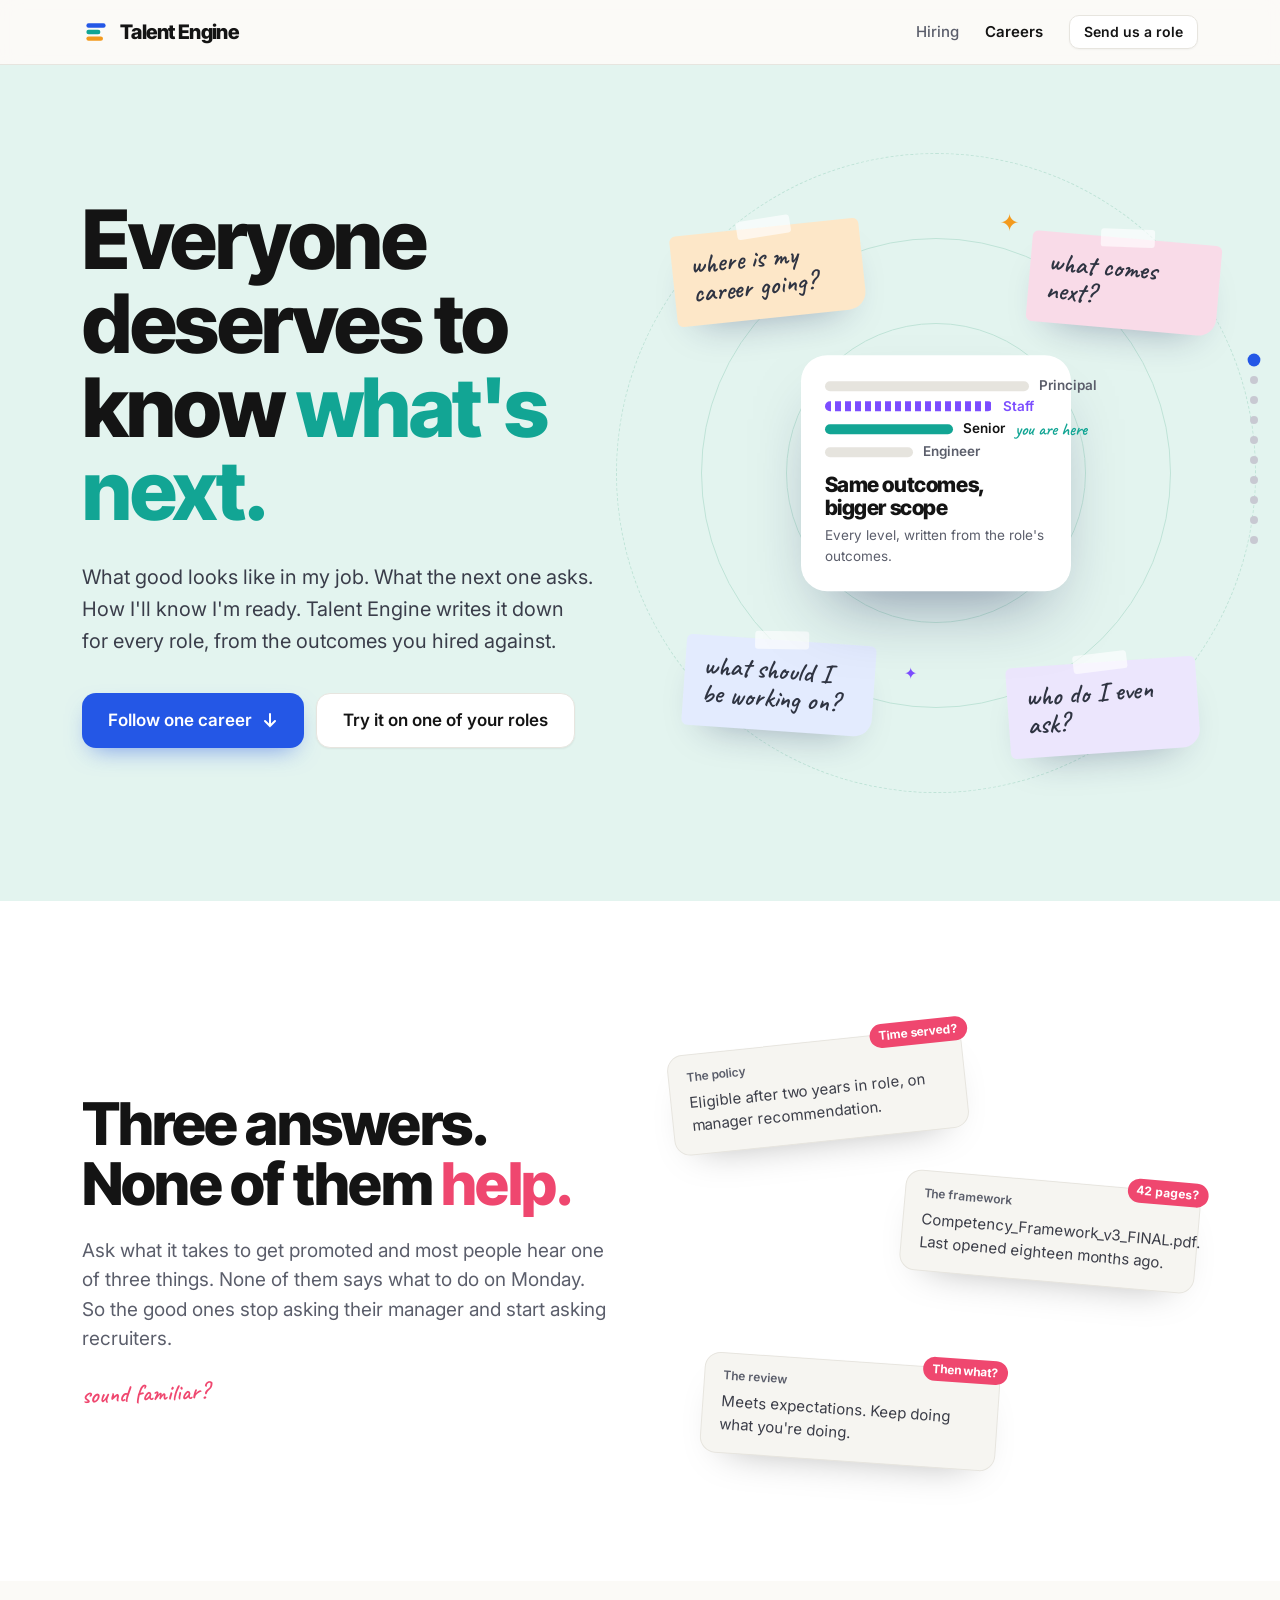
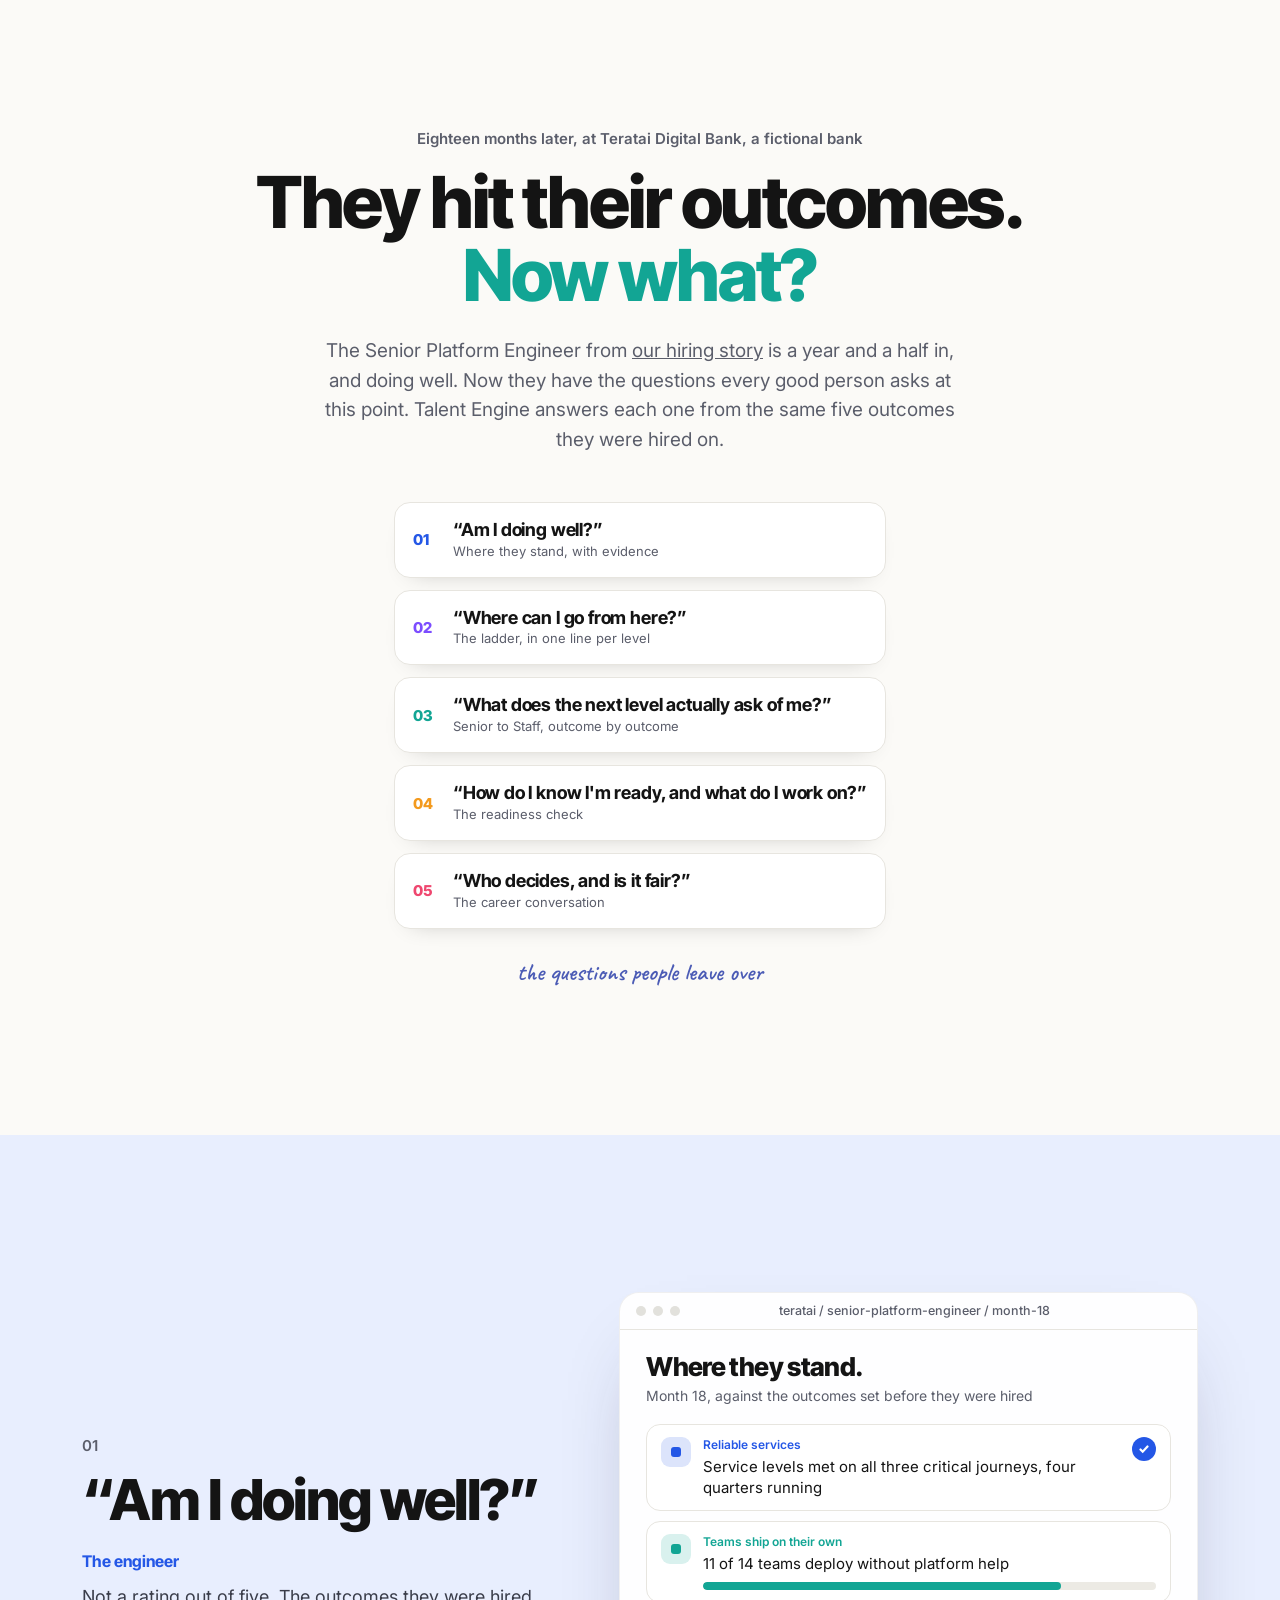
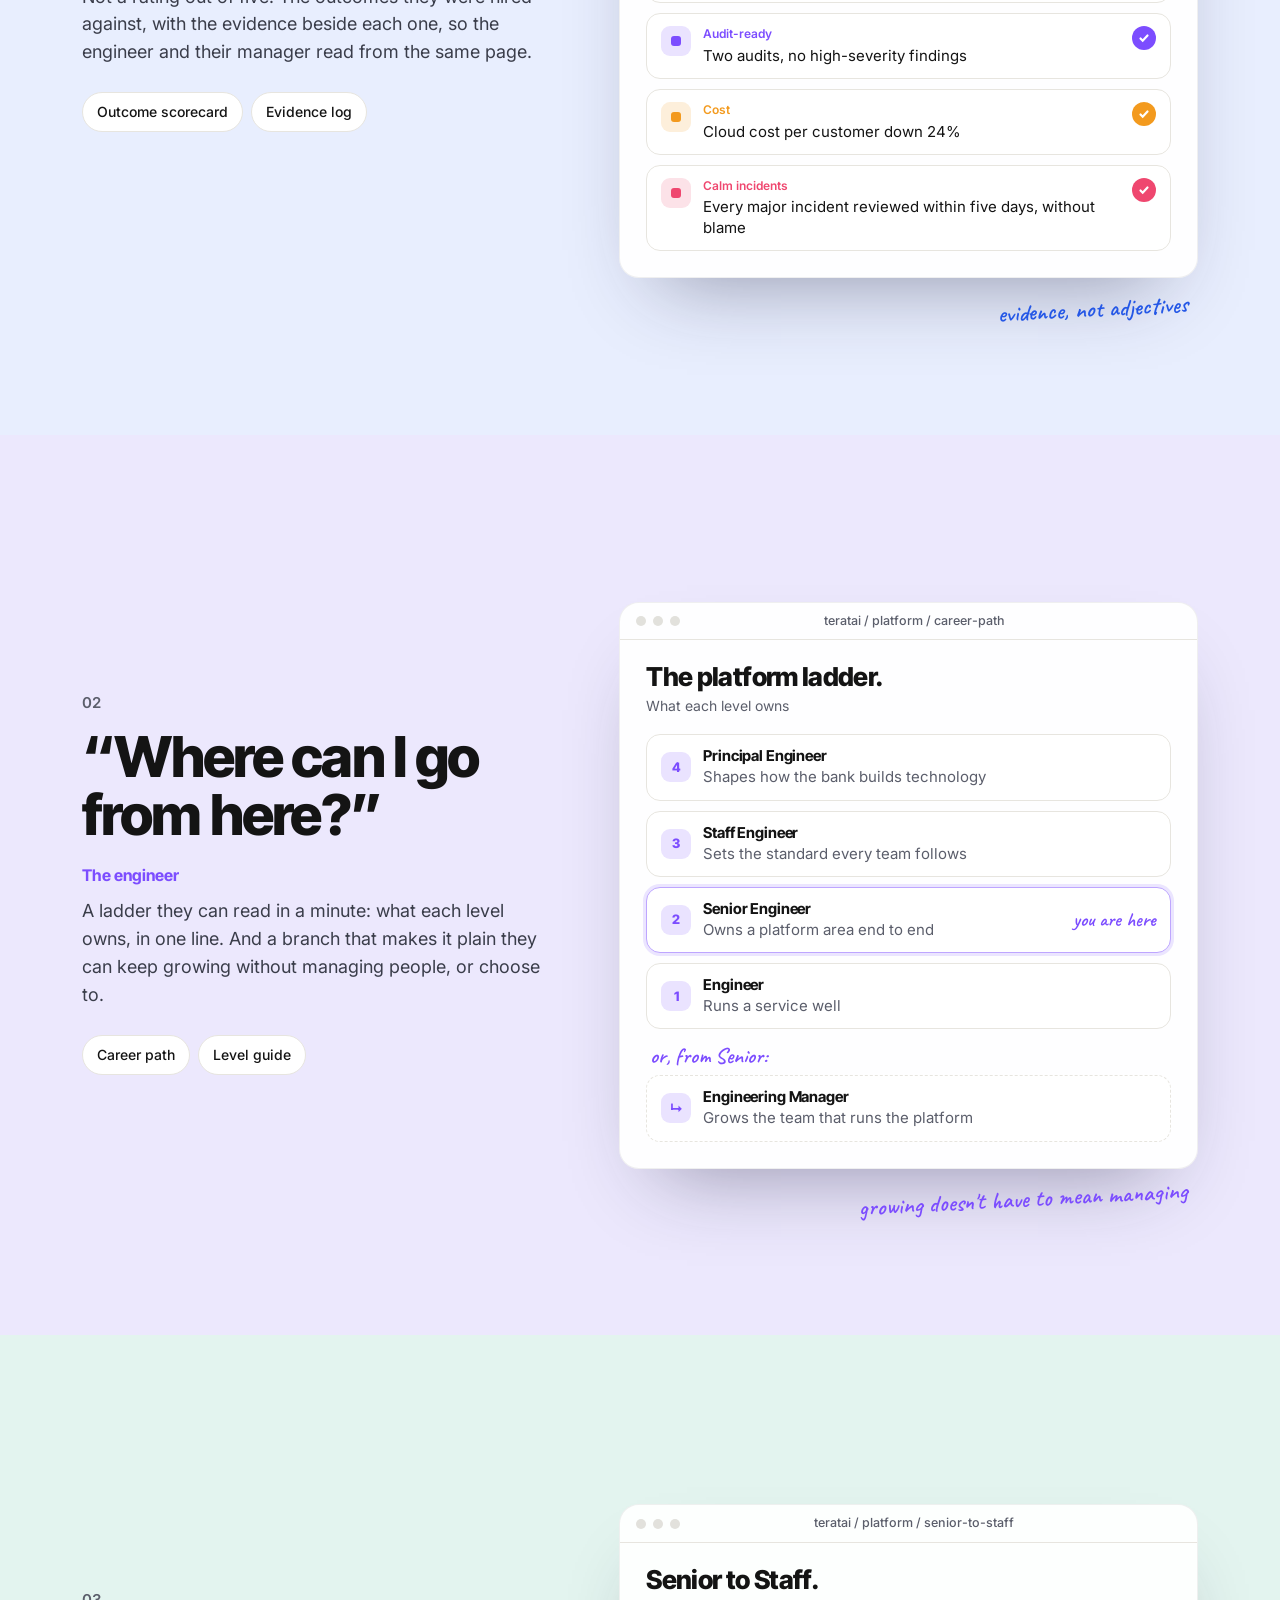
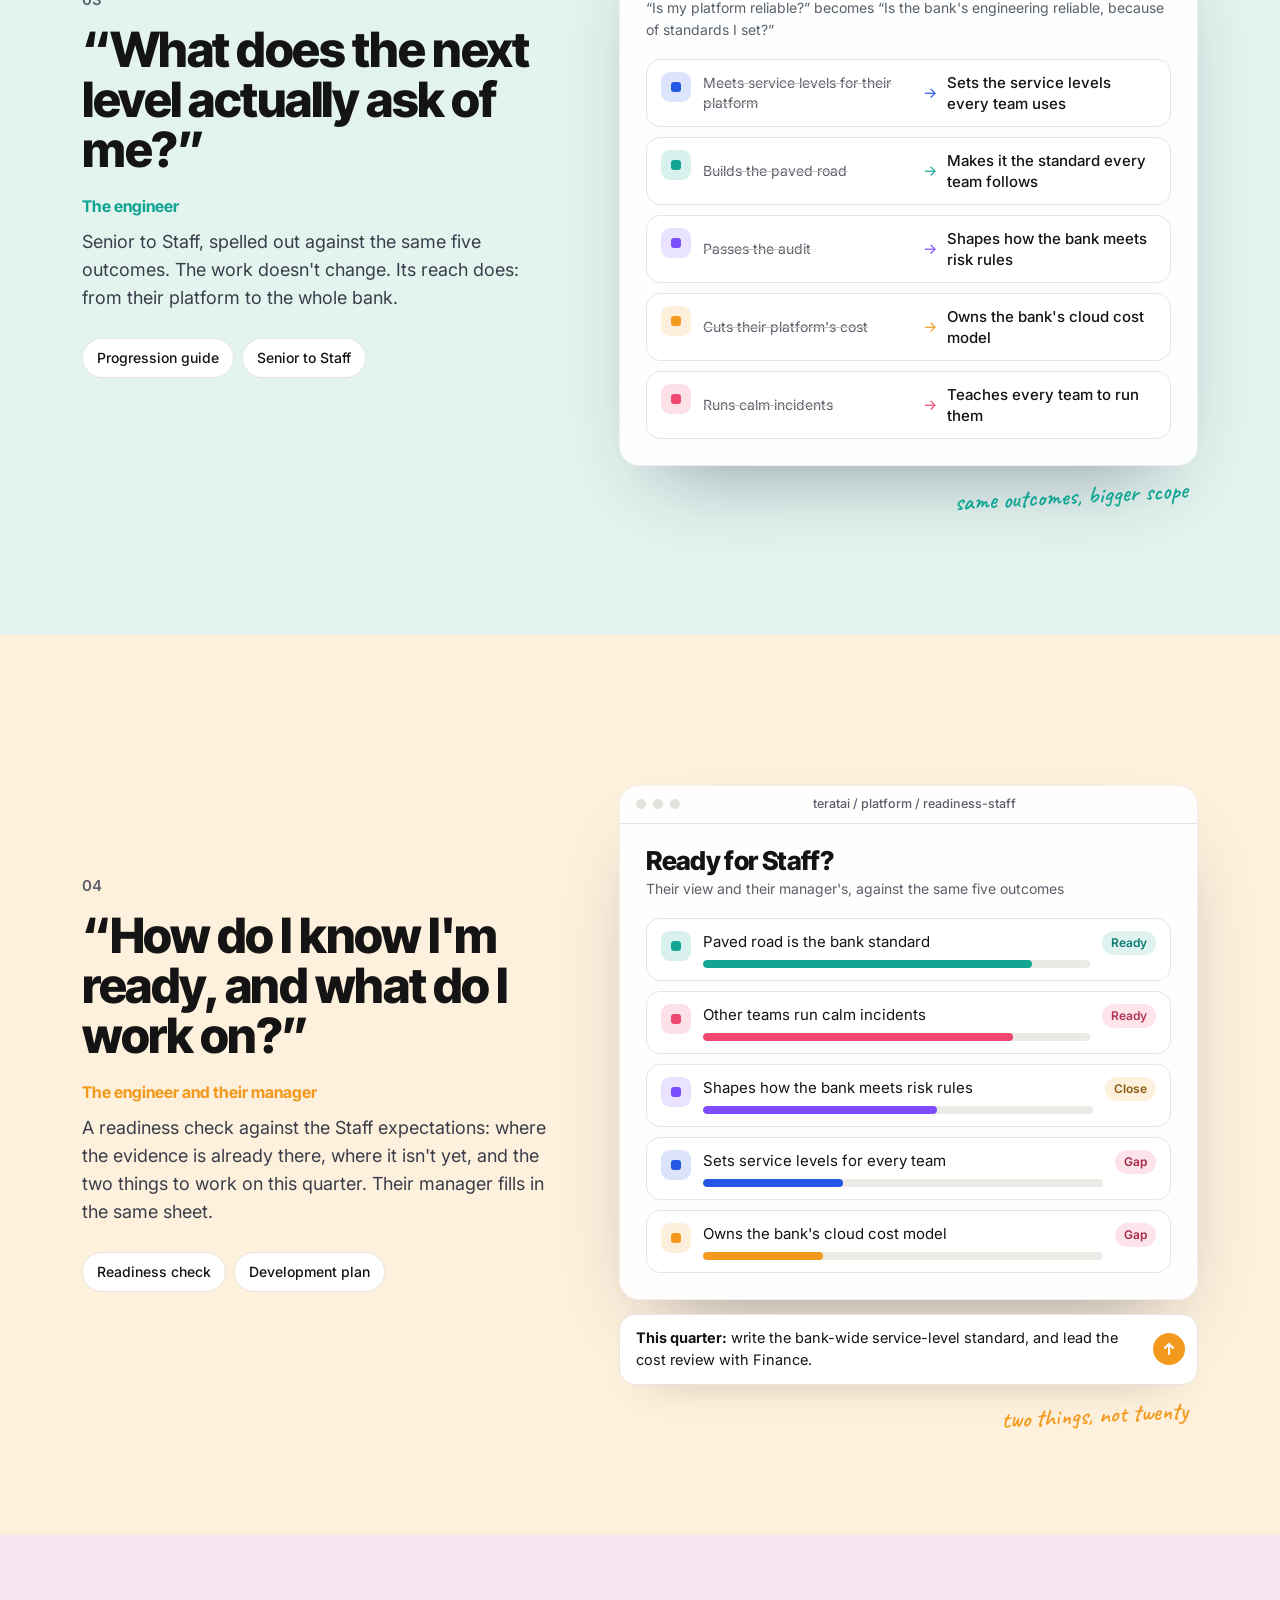
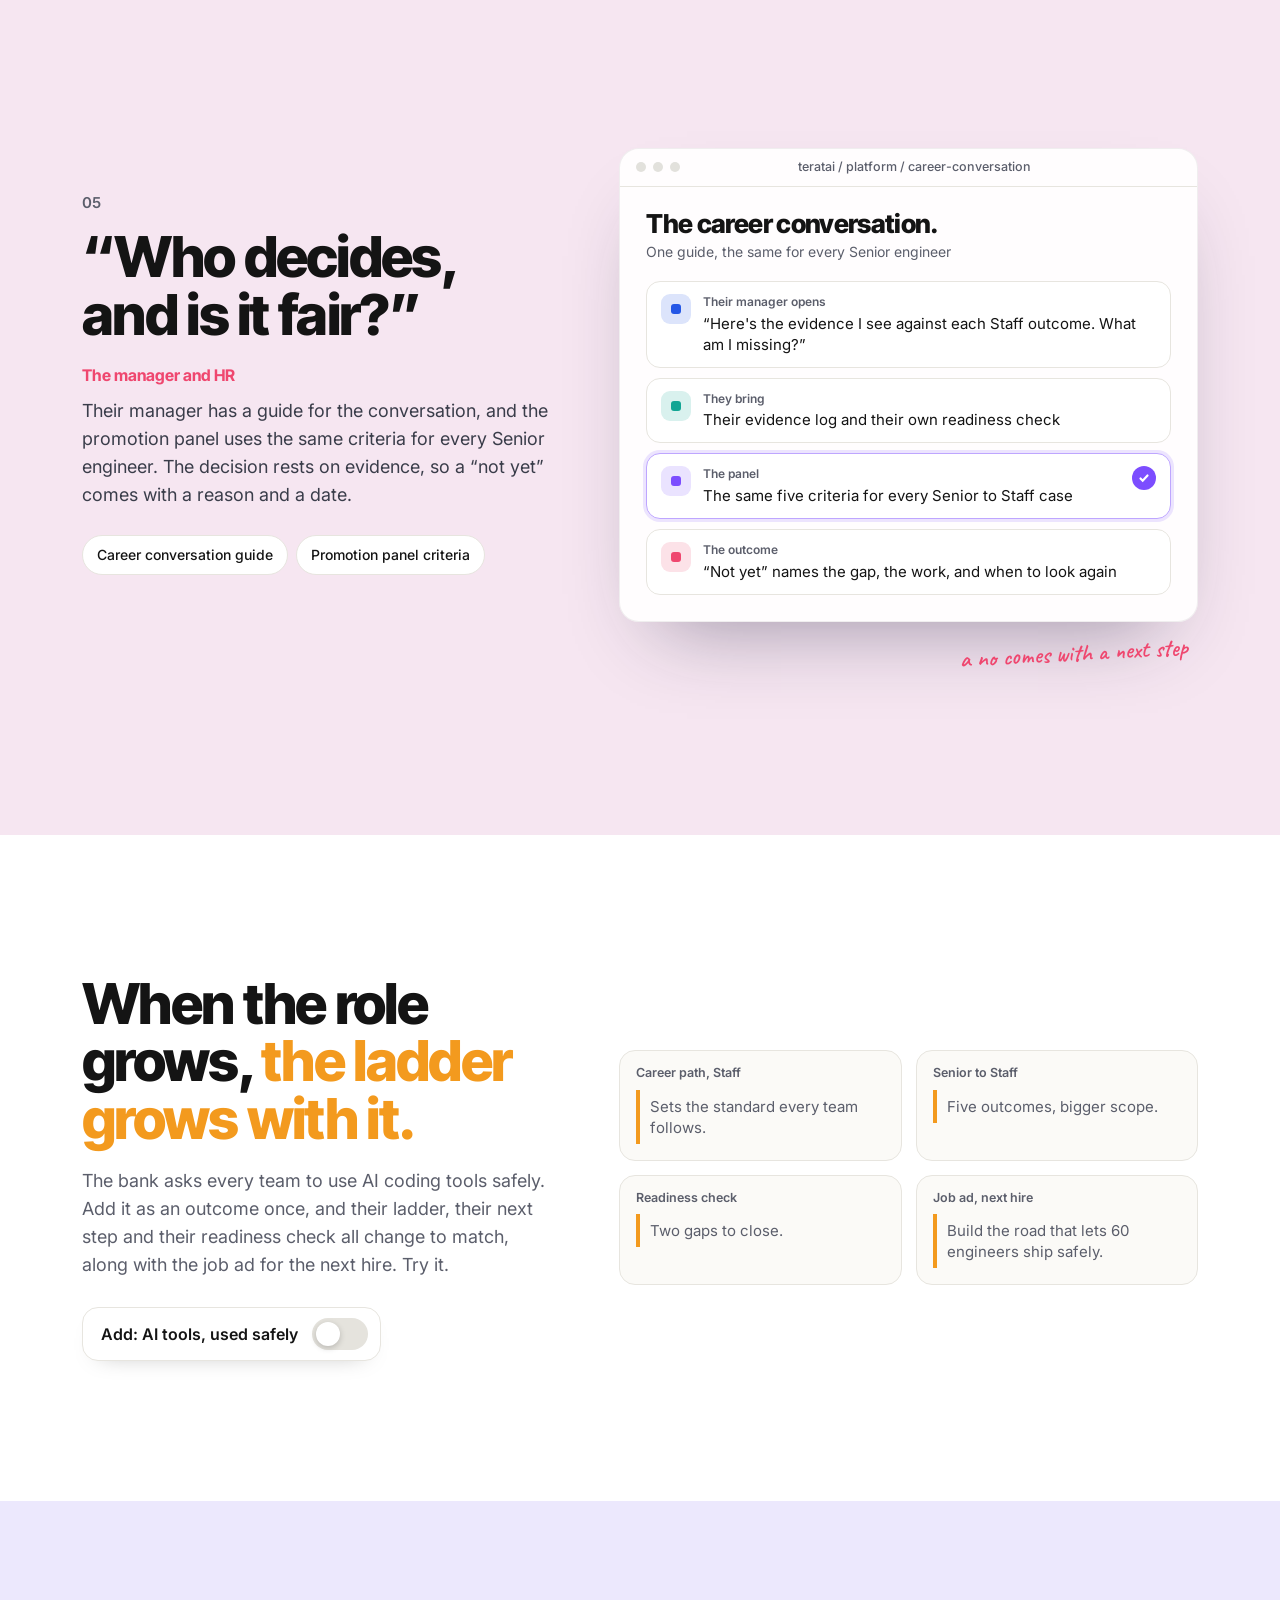
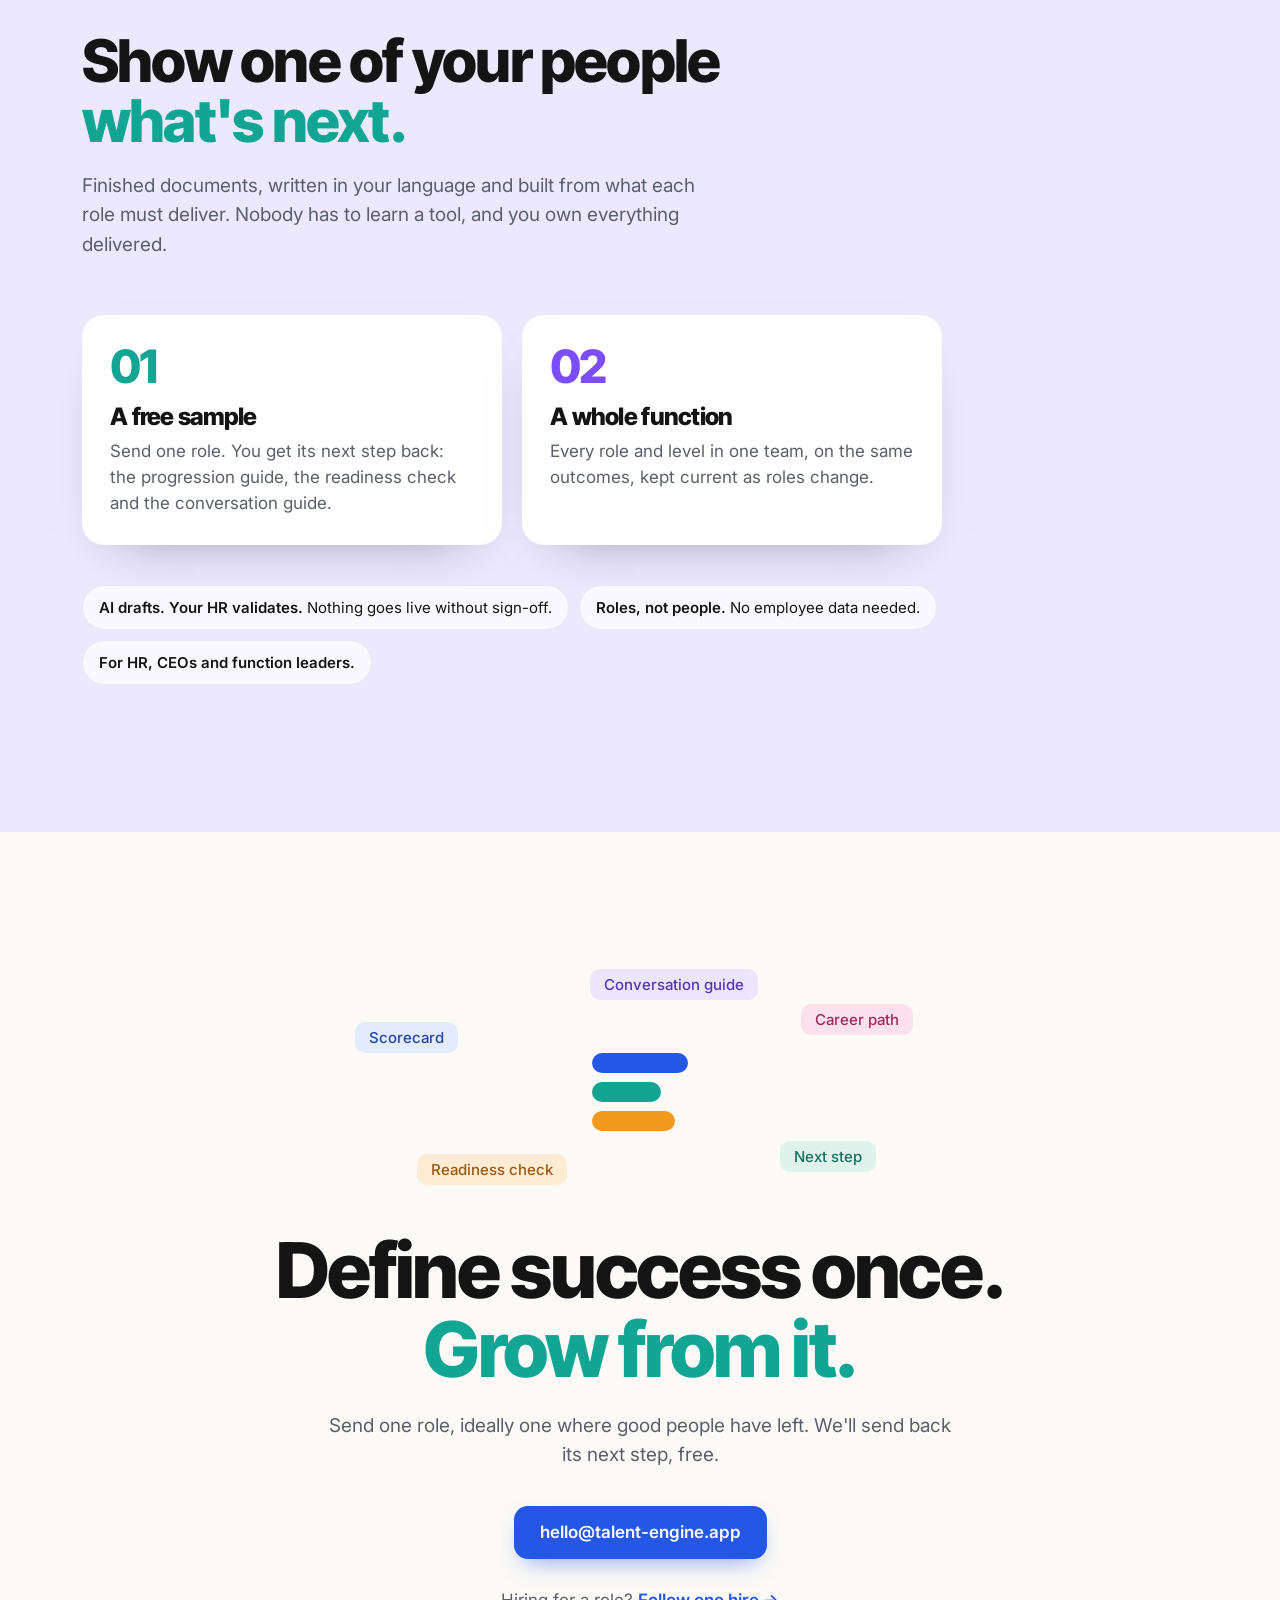
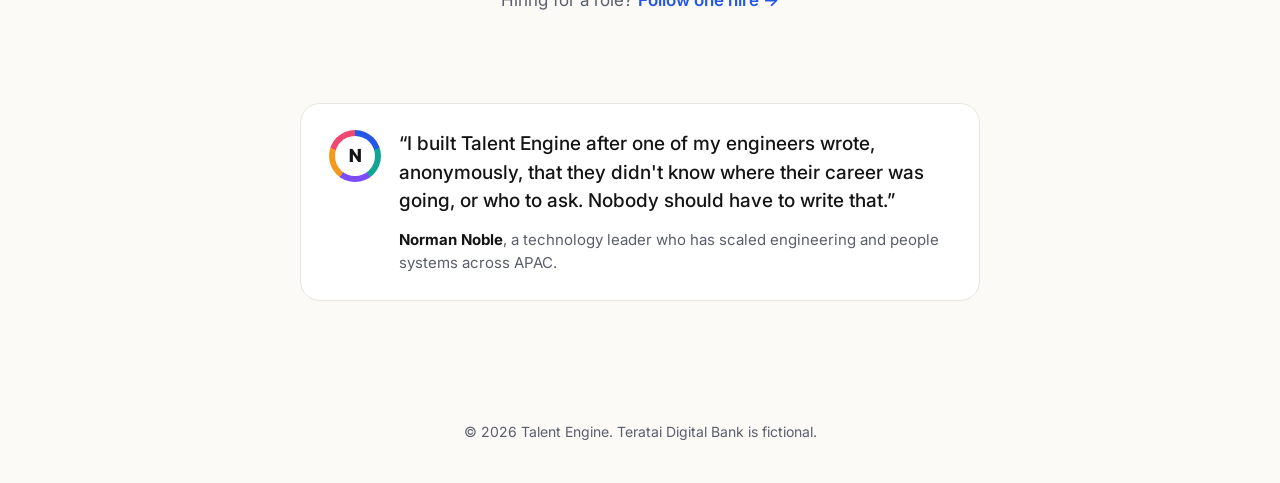
==== careers.html @ 404a4bff "They/their throughout both pages Co-Authored-By: Claude Opus 5.5 <noreply@anthropic.com>" ====
<!doctype html>
<html lang="en">
<head>
<meta charset="utf-8">
<meta name="viewport" content="width=device-width, initial-scale=1">
<title>Talent Engine — Careers</title>
<meta name="description" content="Everyone deserves to know what's next. Talent Engine shows every person what good looks like in their role, what the next level asks, and how to know they're ready.">
<meta property="og:title" content="Talent Engine — everyone deserves to know what's next">
<meta property="og:description" content="What good looks like now, what the next level asks, and how to know you're ready. From the same outcomes you hire against.">
<meta property="og:url" content="https://talent-engine.app/careers">
<meta property="og:type" content="website">
<link rel="icon" href="data:image/svg+xml,%3Csvg xmlns='http://www.w3.org/2000/svg' viewBox='0 0 32 32'%3E%3Crect x='5' y='6' width='22' height='5' rx='2.5' fill='%232457e6'/%3E%3Crect x='5' y='13.5' width='16' height='5' rx='2.5' fill='%2312a594'/%3E%3Crect x='5' y='21' width='19' height='5' rx='2.5' fill='%23f39a1e'/%3E%3C/svg%3E">
<link rel="preconnect" href="https://fonts.googleapis.com">
<link rel="preconnect" href="https://fonts.gstatic.com" crossorigin>
<link href="https://fonts.googleapis.com/css2?family=Inter+Tight:wght@700;800&family=Inter:wght@400;500;600&family=Caveat:wght@500;600&display=swap" rel="stylesheet">
<link rel="stylesheet" href="site.css">
<style>
/* careers page only */
.hero.cr{background:var(--p2)}
.hero.cr .ring{border-color:#bfe3d7}
.qn{position:absolute;font:600 27px/1.05 var(--hand);color:#2f3442;padding:16px 18px 18px;border-radius:6px 6px 18px 6px;box-shadow:0 20px 40px -24px rgba(20,30,80,.4);animation:float 6s ease-in-out infinite;max-width:190px}
.qn::before{content:"";position:absolute;left:50%;top:-9px;width:54px;height:18px;transform:translateX(-50%) rotate(-3deg);background:rgba(255,255,255,.65);border-radius:3px}
.q1{left:0;top:6%;background:#fde7c8;--r:-6deg;transform:rotate(-6deg)}
.q2{right:-4%;top:8%;background:#f9dbe8;--r:5deg;transform:rotate(5deg);animation-delay:-2s}
.q3{left:2%;bottom:4%;background:#e3ebfe;--r:4deg;transform:rotate(4deg);animation-delay:-4s}
.q4{right:0;bottom:0;background:#ece6fd;--r:-4deg;transform:rotate(-4deg);animation-delay:-1s}
.lad{list-style:none;margin:0 0 14px;padding:0;display:flex;flex-direction:column-reverse;gap:7px}
.lad li{display:flex;align-items:center;gap:10px;font:600 13.5px/1 var(--sans);color:var(--soft)}
.lad li i{height:10px;border-radius:5px;background:#e6e4de;flex:none}
.lad li.on{color:var(--ink)}
.lad li.on i{background:var(--c2)}
.lad li.nx i{background:repeating-linear-gradient(90deg,var(--c3) 0 6px,transparent 6px 10px)}
.lad li.nx{color:var(--c3)}
.hero.cr .core{width:270px}
.lad em{white-space:nowrap;font:600 18px/1 var(--hand);font-style:normal;color:var(--c2);margin-left:auto}

.problem .mess .s1{left:0;top:0}.problem .mess .s2{right:0;top:140px}.problem .mess .s3{left:6%;bottom:0;top:auto}

.qs{display:grid;gap:12px;margin:48px auto 0;max-width:760px;list-style:none;padding:0;text-align:left}
.qs .out{padding:16px 18px}
.qs .out b{font-size:18px}
.qs .n{font:800 15px/1 var(--display);color:var(--k);width:28px;flex:none}

.step h2.long{font-size:clamp(34px,3.8vw,52px)}
.lvl{display:flex;align-items:center;gap:12px;background:#fff;border:1px solid var(--line);border-radius:14px;padding:12px 14px;opacity:0;transform:translateX(20px);transition:opacity .5s var(--ease),transform .5s var(--ease)}
.step.in .lvl{opacity:1;transform:none}
.lvl .t{flex:1;font-size:15px;line-height:1.35}
.lvl .t b{display:block;font:700 15px/1.2 var(--display);letter-spacing:-.01em;margin-bottom:2px}
.lvl .t span{color:var(--soft)}
.lvl .pin{flex:none;font:600 20px/1 var(--hand);color:var(--k)}
.lvl.here{border-color:color-mix(in srgb,var(--k) 50%,#fff);box-shadow:0 0 0 3px color-mix(in srgb,var(--k) 14%,transparent)}
.lvl .rung{flex:none;width:30px;height:30px;border-radius:9px;background:color-mix(in srgb,var(--k) 16%,#fff);display:grid;place-items:center;font:800 13px/1 var(--display);color:var(--k)}
.ladder{list-style:none;margin:0;padding:0;display:flex;flex-direction:column-reverse;gap:10px}
.step.in .ladder .lvl:nth-child(1){transition-delay:.3s}.step.in .ladder .lvl:nth-child(2){transition-delay:.45s}.step.in .ladder .lvl:nth-child(3){transition-delay:.6s}.step.in .ladder .lvl:nth-child(4){transition-delay:.75s}
.branch{margin:16px 0 0}
.branch .or{display:block;font:600 22px/1 var(--hand);color:var(--k);margin:0 0 8px 4px}
.branch .lvl{border-style:dashed;transition-delay:1s}
.status{flex:none;font:600 12px/1 var(--sans);padding:6px 9px;border-radius:999px;background:color-mix(in srgb,var(--k) 14%,#fff);color:color-mix(in srgb,var(--k) 75%,#000)}
.status.gap{background:#fde4ea;color:#a3284b}
.status.close{background:#fdf0dc;color:#8a5a12}
.conv{display:grid;gap:10px}
.conv .row .t small{color:var(--soft)}
.steps2{grid-template-columns:repeat(2,1fr)!important;max-width:860px}
.origin{margin:90px auto 0;max-width:680px;text-align:left;background:#fff;border:1px solid var(--line);border-radius:20px;padding:26px 28px;display:flex;gap:18px;align-items:flex-start}
.origin .av{width:52px;height:52px;border-radius:50%;background:conic-gradient(var(--c1) 0 20%,var(--c2) 0 40%,var(--c3) 0 60%,var(--c4) 0 80%,var(--c5) 0);flex:none;display:grid;place-items:center}
.origin .av::after{content:"N";width:40px;height:40px;border-radius:50%;background:#fff;display:grid;place-items:center;font:800 18px/1 var(--display)}
.origin blockquote{margin:0;font:500 19px/1.5 var(--sans);color:var(--ink)}
.origin cite{display:block;margin-top:12px;font-style:normal;font-size:15px;color:var(--soft)}
.origin cite b{color:var(--ink)}
@media (max-width:560px){
  .qn{font-size:22px;max-width:150px;padding:12px 14px}
  .steps2{grid-template-columns:1fr!important}
  .origin{flex-direction:column}
}
</style>
</head>
<body>

<header class="bar">
  <div class="wrap">
    <a class="logo" href="index.html"><svg viewBox="0 0 32 32" aria-hidden="true"><rect x="5" y="6" width="22" height="5" rx="2.5" fill="#2457e6"/><rect x="5" y="13.5" width="16" height="5" rx="2.5" fill="#12a594"/><rect x="5" y="21" width="19" height="5" rx="2.5" fill="#f39a1e"/></svg>Talent Engine</a>
    <nav><a href="index.html">Hiring</a><a href="careers.html" aria-current="page" class="here">Careers</a><a class="pill-btn" href="mailto:hello@talent-engine.app?subject=One%20role%27s%20next%20step">Send us a role</a></nav>
  </div>
</header>

<ul class="rail" id="rail" aria-label="Sections">
  <li><a href="#top"><span>Start</span></a></li>
  <li><a href="#problem"><span>The problem</span></a></li>
  <li><a href="#question"><span>Their questions</span></a></li>
  <li class="k1"><a href="#c1"><span>01 Doing well?</span></a></li>
  <li class="k3"><a href="#c2"><span>02 Where next?</span></a></li>
  <li class="k2"><a href="#c3"><span>03 The next level</span></a></li>
  <li class="k4"><a href="#c4"><span>04 Am I ready?</span></a></li>
  <li class="k5"><a href="#c5"><span>05 Who decides?</span></a></li>
  <li class="k4"><a href="#change"><span>Roles grow</span></a></li>
  <li><a href="#start"><span>How to start</span></a></li>
</ul>

<main>
<section class="hero cr" id="top">
  <div class="wrap">
    <div>
      <h1>Everyone deserves to know <span style="color:var(--c2)">what's next.</span></h1>
      <p class="lines">What good looks like in my job. What the next one asks. <br>How I'll know I'm ready. Talent Engine writes it down <br>for every role, from the outcomes you hired against.</p>
      <div class="ctas">
        <a class="btn" href="#question">Follow one career <svg width="16" height="16" viewBox="0 0 16 16" fill="none" stroke="currentColor" stroke-width="2" stroke-linecap="round"><path d="M8 2v12M3 9l5 5 5-5"/></svg></a>
        <a class="btn ghost" href="#start">Try it on one of your roles</a>
      </div>
    </div>
    <div class="stage" aria-hidden="true">
      <div class="ring r3"></div><div class="ring r2"></div><div class="ring r1"></div>
      <div class="qn q1">where is my career going?</div>
      <div class="qn q2">what comes next?</div>
      <div class="qn q3">what should I be working on?</div>
      <div class="qn q4">who do I even ask?</div>
      <div class="core">
        <ul class="lad">
          <li><i style="width:40%"></i>Engineer</li>
          <li class="on"><i style="width:58%"></i>Senior<em>you are here</em></li>
          <li class="nx"><i style="width:76%"></i>Staff</li>
          <li><i style="width:92%"></i>Principal</li>
        </ul>
        <b>Same outcomes, bigger scope</b>
        <small>Every level, written from the role's outcomes.</small>
      </div>
      <span class="spark" style="right:34%;top:2%">✦</span><span class="spark" style="left:44%;bottom:12%;color:var(--c3);font-size:16px">✦</span>
    </div>
  </div>
</section>

<section class="problem" id="problem">
  <div class="wrap">
    <div>
      <h2>Three answers.<br>None of them <span style="color:var(--c5)">help.</span></h2>
      <p class="lead">Ask what it takes to get promoted and most people hear one of three things. None of them says what to do on Monday. So the good ones stop asking their manager and start asking recruiters.</p>
      <span class="note">sound familiar?</span>
    </div>
    <div class="mess reveal" aria-hidden="true">
      <div class="scrap s1"><span class="q">Time served?</span><b>The policy</b><p>Eligible after two years in role, on manager recommendation.</p></div>
      <div class="scrap s2"><span class="q">42 pages?</span><b>The framework</b><p>Competency_Framework_v3_FINAL.pdf. Last opened eighteen months ago.</p></div>
      <div class="scrap s3"><span class="q">Then what?</span><b>The review</b><p>Meets expectations. Keep doing what you're doing.</p></div>
    </div>
  </div>
</section>

<section class="question" id="question">
  <div class="wrap">
    <p class="eyebrow">Eighteen months later, at Teratai Digital Bank, a fictional bank</p>
    <h2>They hit their outcomes. <span style="color:var(--c2)">Now what?</span></h2>
    <p>The Senior Platform Engineer from <a href="index.html#journey">our hiring story</a> is a year and a half in, and doing well. Now they have the questions every good person asks at this point. Talent Engine answers each one from the same five outcomes they were hired on.</p>
    <ol class="qs reveal outs">
      <li class="out k1"><span class="n">01</span><span><b>“Am I doing well?”</b><small>Where they stand, with evidence</small></span></li>
      <li class="out k3"><span class="n">02</span><span><b>“Where can I go from here?”</b><small>The ladder, in one line per level</small></span></li>
      <li class="out k2"><span class="n">03</span><span><b>“What does the next level actually ask of me?”</b><small>Senior to Staff, outcome by outcome</small></span></li>
      <li class="out k4"><span class="n">04</span><span><b>“How do I know I'm ready, and what do I work on?”</b><small>The readiness check</small></span></li>
      <li class="out k5"><span class="n">05</span><span><b>“Who decides, and is it fair?”</b><small>The career conversation</small></span></li>
    </ol>
    <span class="note">the questions people leave over</span>
  </div>
</section>

<div id="journey">

<section class="step k1" id="c1" style="--pb:var(--p1)">
  <div class="wrap">
    <div>
      <div class="num">01</div>
      <h2>“Am I doing well?”</h2>
      <span class="who">The engineer</span>
      <p class="copy">Not a rating out of five. The outcomes they were hired against, with the evidence beside each one, so the engineer and their manager read from the same page.</p>
      <ul class="tags"><li>Outcome scorecard</li><li>Evidence log</li></ul>
    </div>
    <div class="mockcol">
      <div class="win">
        <div class="chrome"><i></i><i></i><i></i><span>teratai / senior-platform-engineer / month-18</span></div>
        <div class="body">
          <h3>Where they stand.</h3>
          <p class="sub">Month 18, against the outcomes set before they were hired</p>
          <ul class="rows">
            <li class="row k1"><span class="tag"></span><span class="t"><small>Reliable services</small>Service levels met on all three critical journeys, four quarters running</span><span class="ok"><svg width="12" height="12" viewBox="0 0 12 12" fill="none" stroke="#fff" stroke-width="2.2" stroke-linecap="round"><path d="M2.5 6.5l2.2 2.2L9.5 3.5"/></svg></span></li>
            <li class="row k2"><span class="tag"></span><span class="t"><small>Teams ship on their own</small>11 of 14 teams deploy without platform help<div class="bar2"><i style="--w:79%"></i></div></span></li>
            <li class="row k3"><span class="tag"></span><span class="t"><small>Audit-ready</small>Two audits, no high-severity findings</span><span class="ok"><svg width="12" height="12" viewBox="0 0 12 12" fill="none" stroke="#fff" stroke-width="2.2" stroke-linecap="round"><path d="M2.5 6.5l2.2 2.2L9.5 3.5"/></svg></span></li>
            <li class="row k4"><span class="tag"></span><span class="t"><small>Cost</small>Cloud cost per customer down 24%</span><span class="ok"><svg width="12" height="12" viewBox="0 0 12 12" fill="none" stroke="#fff" stroke-width="2.2" stroke-linecap="round"><path d="M2.5 6.5l2.2 2.2L9.5 3.5"/></svg></span></li>
            <li class="row k5"><span class="tag"></span><span class="t"><small>Calm incidents</small>Every major incident reviewed within five days, without blame</span><span class="ok"><svg width="12" height="12" viewBox="0 0 12 12" fill="none" stroke="#fff" stroke-width="2.2" stroke-linecap="round"><path d="M2.5 6.5l2.2 2.2L9.5 3.5"/></svg></span></li>
          </ul>
        </div>
      </div>
      <span class="note">evidence, not adjectives</span>
    </div>
  </div>
</section>

<section class="step k3" id="c2" style="--pb:var(--p5)">
  <div class="wrap">
    <div>
      <div class="num">02</div>
      <h2>“Where can I go from here?”</h2>
      <span class="who">The engineer</span>
      <p class="copy">A ladder they can read in a minute: what each level owns, in one line. And a branch that makes it plain they can keep growing without managing people, or choose to.</p>
      <ul class="tags"><li>Career path</li><li>Level guide</li></ul>
    </div>
    <div class="mockcol">
      <div class="win">
        <div class="chrome"><i></i><i></i><i></i><span>teratai / platform / career-path</span></div>
        <div class="body">
          <h3>The platform ladder.</h3>
          <p class="sub">What each level owns</p>
          <ol class="ladder">
            <li class="lvl"><span class="rung">1</span><span class="t"><b>Engineer</b><span>Runs a service well</span></span></li>
            <li class="lvl here"><span class="rung">2</span><span class="t"><b>Senior Engineer</b><span>Owns a platform area end to end</span></span><span class="pin">you are here</span></li>
            <li class="lvl"><span class="rung">3</span><span class="t"><b>Staff Engineer</b><span>Sets the standard every team follows</span></span></li>
            <li class="lvl"><span class="rung">4</span><span class="t"><b>Principal Engineer</b><span>Shapes how the bank builds technology</span></span></li>
          </ol>
          <div class="branch"><span class="or">or, from Senior:</span><div class="lvl"><span class="rung">↳</span><span class="t"><b>Engineering Manager</b><span>Grows the team that runs the platform</span></span></div></div>
        </div>
      </div>
      <span class="note">growing doesn't have to mean managing</span>
    </div>
  </div>
</section>

<section class="step k2" id="c3" style="--pb:var(--p2)">
  <div class="wrap">
    <div>
      <div class="num">03</div>
      <h2 class="long">“What does the next level actually ask of me?”</h2>
      <span class="who">The engineer</span>
      <p class="copy">Senior to Staff, spelled out against the same five outcomes. The work doesn't change. Its reach does: from their platform to the whole bank.</p>
      <ul class="tags"><li>Progression guide</li><li>Senior to Staff</li></ul>
    </div>
    <div class="mockcol">
      <div class="win">
        <div class="chrome"><i></i><i></i><i></i><span>teratai / platform / senior-to-staff</span></div>
        <div class="body">
          <h3>Senior to Staff.</h3>
          <p class="sub">“Is my platform reliable?” becomes “Is the bank's engineering reliable, because of standards I set?”</p>
          <ul class="rows vs5">
            <li class="row k1"><span class="tag"></span><span class="t vs"><span class="from">Meets service levels for their platform</span><span class="arrow">→</span><span class="to">Sets the service levels every team uses</span></span></li>
            <li class="row k2"><span class="tag"></span><span class="t vs"><span class="from">Builds the paved road</span><span class="arrow">→</span><span class="to">Makes it the standard every team follows</span></span></li>
            <li class="row k3"><span class="tag"></span><span class="t vs"><span class="from">Passes the audit</span><span class="arrow">→</span><span class="to">Shapes how the bank meets risk rules</span></span></li>
            <li class="row k4"><span class="tag"></span><span class="t vs"><span class="from">Cuts their platform's cost</span><span class="arrow">→</span><span class="to">Owns the bank's cloud cost model</span></span></li>
            <li class="row k5"><span class="tag"></span><span class="t vs"><span class="from">Runs calm incidents</span><span class="arrow">→</span><span class="to">Teaches every team to run them</span></span></li>
          </ul>
        </div>
      </div>
      <span class="note">same outcomes, bigger scope</span>
    </div>
  </div>
</section>

<section class="step k4" id="c4" style="--pb:var(--p4)">
  <div class="wrap">
    <div>
      <div class="num">04</div>
      <h2 class="long">“How do I know I'm ready, and what do I work on?”</h2>
      <span class="who">The engineer and their manager</span>
      <p class="copy">A readiness check against the Staff expectations: where the evidence is already there, where it isn't yet, and the two things to work on this quarter. Their manager fills in the same sheet.</p>
      <ul class="tags"><li>Readiness check</li><li>Development plan</li></ul>
    </div>
    <div class="mockcol">
      <div class="win">
        <div class="chrome"><i></i><i></i><i></i><span>teratai / platform / readiness-staff</span></div>
        <div class="body">
          <h3>Ready for Staff?</h3>
          <p class="sub">Their view and their manager's, against the same five outcomes</p>
          <ul class="rows">
            <li class="row k2"><span class="tag"></span><span class="t">Paved road is the bank standard<div class="bar2"><i style="--w:85%"></i></div></span><span class="status">Ready</span></li>
            <li class="row k5"><span class="tag"></span><span class="t">Other teams run calm incidents<div class="bar2"><i style="--w:80%"></i></div></span><span class="status">Ready</span></li>
            <li class="row k3"><span class="tag"></span><span class="t">Shapes how the bank meets risk rules<div class="bar2"><i style="--w:60%"></i></div></span><span class="status close">Close</span></li>
            <li class="row k1"><span class="tag"></span><span class="t">Sets service levels for every team<div class="bar2"><i style="--w:35%"></i></div></span><span class="status gap">Gap</span></li>
            <li class="row k4"><span class="tag"></span><span class="t">Owns the bank's cloud cost model<div class="bar2"><i style="--w:30%"></i></div></span><span class="status gap">Gap</span></li>
          </ul>
        </div>
      </div>
      <div class="prompt k4"><span><b>This quarter:</b> write the bank-wide service-level standard, and lead the cost review with Finance.</span><span class="send"><svg width="14" height="14" viewBox="0 0 14 14" fill="none" stroke="#fff" stroke-width="2" stroke-linecap="round"><path d="M7 12V2M3 6l4-4 4 4"/></svg></span></div>
      <span class="note">two things, not twenty</span>
    </div>
  </div>
</section>

<section class="step k5" id="c5" style="--pb:var(--p3)">
  <div class="wrap">
    <div>
      <div class="num">05</div>
      <h2>“Who decides, and is it fair?”</h2>
      <span class="who">The manager and HR</span>
      <p class="copy">Their manager has a guide for the conversation, and the promotion panel uses the same criteria for every Senior engineer. The decision rests on evidence, so a “not yet” comes with a reason and a date.</p>
      <ul class="tags"><li>Career conversation guide</li><li>Promotion panel criteria</li></ul>
    </div>
    <div class="mockcol">
      <div class="win">
        <div class="chrome"><i></i><i></i><i></i><span>teratai / platform / career-conversation</span></div>
        <div class="body">
          <h3>The career conversation.</h3>
          <p class="sub">One guide, the same for every Senior engineer</p>
          <ul class="rows conv">
            <li class="row k1"><span class="tag"></span><span class="t"><small>Their manager opens</small>“Here's the evidence I see against each Staff outcome. What am I missing?”</span></li>
            <li class="row k2"><span class="tag"></span><span class="t"><small>They bring</small>Their evidence log and their own readiness check</span></li>
            <li class="row k3 sel"><span class="tag"></span><span class="t"><small>The panel</small>The same five criteria for every Senior to Staff case</span><span class="ok"><svg width="12" height="12" viewBox="0 0 12 12" fill="none" stroke="#fff" stroke-width="2.2" stroke-linecap="round"><path d="M2.5 6.5l2.2 2.2L9.5 3.5"/></svg></span></li>
            <li class="row k5"><span class="tag"></span><span class="t"><small>The outcome</small>“Not yet” names the gap, the work, and when to look again</span></li>
          </ul>
        </div>
      </div>
      <span class="note">a no comes with a next step</span>
    </div>
  </div>
</section>
</div>

<section class="change" id="change">
  <div class="wrap">
    <div>
      <h2>When the role grows, <span style="color:var(--c4)">the ladder grows with it.</span></h2>
      <p>The bank asks every team to use AI coding tools safely. Add it as an outcome once, and their ladder, their next step and their readiness check all change to match, along with the job ad for the next hire. Try it.</p>
      <button class="switch" type="button" id="switch" aria-pressed="false">Add: AI tools, used safely <span class="knob"></span></button>
    </div>
    <div class="minis" aria-live="polite">
      <div class="mini"><b>Career path, Staff</b><p>Sets the standard every team follows<span class="alt">, including how they use AI tools</span>.</p></div>
      <div class="mini"><b>Senior to Staff</b><p><span class="was">Five outcomes, bigger scope.</span><span class="alt">Writes the bank's rules for AI-assisted code.</span></p></div>
      <div class="mini"><b>Readiness check</b><p><span class="was">Two gaps to close.</span><span class="alt">A third gap: AI tool guidance. Start with one team.</span></p></div>
      <div class="mini"><b>Job ad, next hire</b><p>Build the road that lets 60 engineers ship safely<span class="alt">, with AI tools</span>.</p></div>
    </div>
  </div>
</section>

<section class="offer" id="start">
  <div class="wrap">
    <h2>Show one of your people <span style="color:var(--c2)">what's next.</span></h2>
    <p class="lead">Finished documents, written in your language and built from what each role must deliver. Nobody has to learn a tool, and you own everything delivered.</p>
    <ol class="steps3 steps2">
      <li class="k2"><div class="n">01</div><h3>A free sample</h3><p>Send one role. You get its next step back: the progression guide, the readiness check and the conversation guide.</p></li>
      <li class="k3"><div class="n">02</div><h3>A whole function</h3><p>Every role and level in one team, on the same outcomes, kept current as roles change.</p></li>
    </ol>
    <ul class="promise">
      <li><b>AI drafts. Your HR validates.</b> Nothing goes live without sign-off.</li>
      <li><b>Roles, not people.</b> No employee data needed.</li>
      <li><b>For HR, CEOs and function leaders.</b></li>
    </ul>
  </div>
</section>

<section class="close">
  <div class="wrap">
    <div class="cloud" aria-hidden="true">
      <span class="chipf f1">Scorecard</span><span class="chipf f2">Career path</span><span class="chipf f3">Readiness check</span><span class="chipf f4">Next step</span><span class="chipf f5">Conversation guide</span>
      <div class="logo-big"><i class="k1" style="width:100%"></i><i class="k2" style="width:72%"></i><i class="k4" style="width:86%"></i></div>
    </div>
    <h2>Define success once.<br><span style="color:var(--c2)">Grow from it.</span></h2>
    <p>Send one role, ideally one where good people have left. We'll send back its next step, free.</p>
    <div class="ctas"><a class="btn" href="mailto:hello@talent-engine.app?subject=One%20role%27s%20next%20step">hello@talent-engine.app</a></div>
    <p class="cross">Hiring for a role? <a href="index.html#journey">Follow one hire →</a></p>
    <div class="origin"><span class="av" aria-hidden="true"></span>
      <div><blockquote>“I built Talent Engine after one of my engineers wrote, anonymously, that they didn't know where their career was going, or who to ask. Nobody should have to write that.”</blockquote>
      <cite><b>Norman Noble</b>, a technology leader who has scaled engineering and people systems across APAC.</cite></div>
    </div>
  </div>
</section>
</main>
<footer>© 2026 Talent Engine. Teratai Digital Bank is fictional.</footer>
<script src="site.js"></script>
</body>
</html>
---- site.css ----
:root{
  --bg:#fbfaf7; --ink:#141414; --soft:#5b5e6b; --line:#e7e5df; --white:#fff;
  --blue:#2457e6;
  --c1:#2457e6; --c2:#12a594; --c3:#7c4dff; --c4:#f39a1e; --c5:#ef476f;
  --p1:#e8eefe; --p2:#e3f4ef; --p3:#f6e6f1; --p4:#fdf0dc; --p5:#ece8fd; --p6:#eaf3e4;
  --display:"Inter Tight",system-ui,sans-serif;
  --sans:"Inter",system-ui,-apple-system,"Segoe UI",sans-serif;
  --hand:"Caveat",cursive;
  --ease:cubic-bezier(.2,.8,.2,1);
}
*{box-sizing:border-box}
html{-webkit-text-size-adjust:100%;scroll-behavior:smooth}
body{margin:0;background:var(--bg);color:var(--ink);font:400 17px/1.55 var(--sans)}
a{color:inherit}
:focus-visible{outline:3px solid var(--blue);outline-offset:3px;border-radius:6px}
.wrap{max-width:1180px;margin:0 auto;padding:0 32px}
h1,h2,h3{font-family:var(--display);margin:0;letter-spacing:-.03em;line-height:1.02}
.k1{--k:var(--c1)}.k2{--k:var(--c2)}.k3{--k:var(--c3)}.k4{--k:var(--c4)}.k5{--k:var(--c5)}
.blue{color:var(--blue)}

.bar{position:sticky;top:0;z-index:20;background:color-mix(in srgb,var(--bg) 86%,transparent);backdrop-filter:blur(10px);-webkit-backdrop-filter:blur(10px);border-bottom:1px solid var(--line)}
.bar .wrap{display:flex;align-items:center;justify-content:space-between;height:64px}
.logo{display:flex;align-items:center;gap:10px;font:800 20px/1 var(--display);letter-spacing:-.03em;text-decoration:none}
.logo svg{width:28px;height:28px}
.bar nav{display:flex;gap:26px;align-items:center;font-size:15px;font-weight:500}
.bar nav a{text-decoration:none;color:var(--soft)}
.bar nav a:hover{color:var(--ink)}
.pill-btn{display:inline-flex;align-items:center;gap:8px;border:1px solid var(--line);background:#fff;border-radius:10px;padding:9px 14px;font:600 14px/1 var(--sans);color:var(--ink)!important;text-decoration:none;box-shadow:0 1px 2px rgba(0,0,0,.04)}
.btn{display:inline-flex;align-items:center;gap:10px;background:var(--blue);color:#fff;text-decoration:none;font:600 17px/1 var(--sans);padding:18px 26px;border-radius:14px;box-shadow:0 10px 24px -10px rgba(36,87,230,.6);border:0;cursor:pointer}
.btn.ghost{background:#fff;color:var(--ink);box-shadow:0 1px 2px rgba(0,0,0,.06);border:1px solid var(--line)}

.hero{background:var(--p1);position:relative;overflow:hidden}
.hero .wrap{display:grid;grid-template-columns:1.05fr 1fr;gap:40px;align-items:center;min-height:calc(100vh - 64px);padding-top:40px;padding-bottom:60px}
.hero h1{font-size:clamp(46px,6.4vw,92px);font-weight:800}
.hero .lines{font-size:20px;color:#3a3d4a;margin:28px 0 36px;line-height:1.6}
.hero .ctas{display:flex;gap:12px;flex-wrap:wrap}
.stage{position:relative;height:560px}
.ring{position:absolute;left:50%;top:50%;border:1.5px solid #c9d4f6;border-radius:50%;transform:translate(-50%,-50%)}
.ring.r1{width:300px;height:300px}.ring.r2{width:470px;height:470px}.ring.r3{width:640px;height:640px;border-style:dashed}
.tile{position:absolute;background:#fff;border-radius:22px;box-shadow:0 24px 50px -24px rgba(20,30,80,.35);padding:18px 18px 16px;animation:float 6s ease-in-out infinite}
.tile .ic{width:30px;height:30px;border-radius:9px;display:grid;place-items:center;margin-bottom:12px;color:#fff;font:700 15px/1 var(--display)}
.tile b{display:block;font:700 16px/1.2 var(--display);letter-spacing:-.01em}
.tile small{display:block;color:var(--soft);font-size:12.5px;margin-top:3px}
.tile i{display:block;height:7px;border-radius:4px;margin-top:8px;background:var(--k)}
.t1{left:2%;top:10%;width:200px;background:#fde7c8;transform:rotate(-7deg);--r:-7deg}
.t2{right:-6%;top:12%;width:190px;transform:rotate(6deg);--r:6deg;animation-delay:-2s}
.t3{left:6%;bottom:6%;width:180px;background:#f9dbe8;transform:rotate(5deg);--r:5deg;animation-delay:-4s}
.t4{right:6%;bottom:2%;width:190px;background:#d9f1e8;transform:rotate(-5deg);--r:-5deg;animation-delay:-1s}
.core{position:absolute;left:50%;top:50%;width:250px;transform:translate(-50%,-50%);background:#fff;border-radius:26px;padding:24px;box-shadow:0 34px 70px -30px rgba(20,30,80,.5);text-align:left;z-index:2}
.core .mark{display:flex;flex-direction:column;gap:6px;margin-bottom:16px}
.core .mark i{height:10px;border-radius:5px;background:var(--k);transform-origin:0 50%;animation:grow 1s var(--ease) both}
.core .mark i:nth-child(1){width:86%;animation-delay:.3s}.core .mark i:nth-child(2){width:64%;animation-delay:.42s}.core .mark i:nth-child(3){width:76%;animation-delay:.54s}.core .mark i:nth-child(4){width:52%;animation-delay:.66s}.core .mark i:nth-child(5){width:70%;animation-delay:.78s}
.core b{display:block;font:800 21px/1.1 var(--display);letter-spacing:-.02em}
.core small{display:block;color:var(--soft);font-size:13.5px;margin-top:6px}
.note{font:600 24px/1.1 var(--hand);color:#4b5bb5;position:absolute;white-space:nowrap}
.hero .note{left:30%;bottom:-6px;transform:rotate(-3deg)}
.spark{position:absolute;color:var(--c4);font-size:24px}
@keyframes float{0%,100%{transform:translateY(0) rotate(var(--r))}50%{transform:translateY(-12px) rotate(var(--r))}}
@keyframes grow{from{transform:scaleX(0)}to{transform:scaleX(1)}}
.hero h1,.hero .lines,.hero .ctas{animation:rise .9s var(--ease) both}
.hero .lines{animation-delay:.1s}.hero .ctas{animation-delay:.2s}
.stage{animation:rise 1s var(--ease) .15s both}
@keyframes rise{from{opacity:0;transform:translateY(24px)}to{opacity:1;transform:none}}

.rail{position:fixed;right:22px;top:50%;transform:translateY(-50%);z-index:15;display:flex;flex-direction:column;gap:12px;list-style:none;margin:0;padding:0}
.rail a{display:block;width:8px;height:8px;border-radius:50%;background:#c8c9d2;transition:transform .3s var(--ease),background .3s ease}
.rail a.on{background:var(--k,var(--blue));transform:scale(1.6)}
.rail a span{position:absolute;right:20px;top:50%;transform:translateY(-50%);white-space:nowrap;font:600 12px/1 var(--sans);background:var(--ink);color:#fff;padding:6px 8px;border-radius:6px;opacity:0;pointer-events:none;transition:opacity .2s}
.rail li{position:relative}
.rail a:hover span,.rail a:focus-visible span{opacity:1}

.problem{padding:140px 0 120px;background:#fff}
.problem .wrap{display:grid;grid-template-columns:1fr 1fr;gap:60px;align-items:center}
.problem h2{font-size:clamp(38px,4.6vw,64px);font-weight:800}
.problem p.lead{font-size:19px;color:var(--soft);margin:22px 0 0;max-width:28em}
.mess{position:relative;height:420px}
.scrap{position:absolute;width:56%;background:#f6f5f1;border:1px solid var(--line);border-radius:16px;padding:16px 18px;box-shadow:0 18px 40px -26px rgba(0,0,0,.35);transition:transform .9s var(--ease),opacity .6s ease}
.scrap b{display:block;font:600 12px/1 var(--sans);color:var(--soft);margin-bottom:8px}
.scrap p{margin:0;font-size:15px;color:#3b3d48}
.scrap .q{position:absolute;top:-11px;right:-8px;background:var(--c5);color:#fff;font:700 12px/1 var(--sans);padding:6px 9px;border-radius:999px}
.s1{left:0;top:0;transform:rotate(-6deg)}.s2{right:0;top:40px;transform:rotate(5deg)}
.s3{left:4%;bottom:30px;transform:rotate(4deg)}.s4{right:4%;bottom:0;transform:rotate(-4deg)}
.mess:not(.in) .scrap{opacity:0;transform:translateY(40px) rotate(0)}
.mess.in .s2{transition-delay:.12s}.mess.in .s3{transition-delay:.24s}.mess.in .s4{transition-delay:.36s}
.problem .note{position:static;display:inline-block;margin-top:26px;color:var(--c5);transform:rotate(-2deg)}

.question{padding:150px 0;text-align:center;background:var(--bg)}
.question .eyebrow{font:600 15px/1 var(--sans);color:var(--soft);margin:0}
.question h2{font-size:clamp(40px,5.6vw,80px);font-weight:800;max-width:16ch;margin:20px auto 0}
.question p{font-size:19px;color:var(--soft);max-width:34em;margin:24px auto 0}
.outs{display:flex;flex-wrap:wrap;justify-content:center;gap:12px;margin:48px auto 0;max-width:900px;list-style:none;padding:0}
.out{background:#fff;border:1px solid var(--line);border-radius:16px;padding:14px 16px 14px 14px;display:flex;align-items:center;gap:12px;text-align:left;box-shadow:0 10px 24px -18px rgba(0,0,0,.3);opacity:0;transform:translateY(18px) scale(.96);transition:opacity .5s var(--ease),transform .5s var(--ease)}
.out .dot{width:34px;height:34px;border-radius:10px;background:var(--k);flex:none}
.out b{display:block;font:700 16px/1.2 var(--display);letter-spacing:-.01em}
.out small{display:block;color:var(--soft);font-size:13px}
.outs.in .out{opacity:1;transform:none}
.outs.in .out:nth-child(2){transition-delay:.1s}.outs.in .out:nth-child(3){transition-delay:.2s}.outs.in .out:nth-child(4){transition-delay:.3s}.outs.in .out:nth-child(5){transition-delay:.4s}
.question .note{position:static;display:block;margin-top:30px;color:#4b5bb5}

.step{min-height:100vh;display:flex;align-items:center;padding:110px 0;background:var(--pb)}
.step .wrap{display:grid;grid-template-columns:.9fr 1.1fr;gap:64px;align-items:center;width:100%}
.step .num{font:600 15px/1 var(--sans);color:var(--soft);letter-spacing:.02em}
.step h2{font-size:clamp(38px,4.4vw,60px);font-weight:800;margin:18px 0 0}
.step .who{display:block;font:700 16px/1 var(--display);color:var(--k);margin:24px 0 0}
.step p.copy{font-size:18px;color:#3a3d4a;margin:14px 0 0;max-width:30em}
.tags{display:flex;flex-wrap:wrap;gap:8px;margin:26px 0 0;padding:0;list-style:none}
.tags li{background:#fff;border:1px solid var(--line);border-radius:999px;padding:8px 14px;font-size:14px;font-weight:500}
.mockcol{position:relative}
.win{background:rgba(255,255,255,.92);border:1px solid rgba(0,0,0,.06);border-radius:20px;box-shadow:0 40px 80px -40px rgba(30,30,60,.45);overflow:hidden;transform:translateY(40px);opacity:0;transition:transform .9s var(--ease),opacity .6s ease}
.step.in .win{transform:none;opacity:1}
.win .chrome{display:flex;align-items:center;gap:7px;padding:12px 16px;border-bottom:1px solid var(--line);font:500 12.5px/1 var(--sans);color:var(--soft)}
.win .chrome i{width:10px;height:10px;border-radius:50%;background:#e2e1dc}
.win .chrome span{margin:0 auto;transform:translateX(-20px)}
.win .body{padding:24px 26px 26px}
.win h3{font-size:26px;font-weight:800;letter-spacing:-.025em;margin:0 0 4px}
.win .sub{color:var(--soft);font-size:14px;margin:0 0 18px}
.rows{list-style:none;margin:0;padding:0;display:grid;gap:10px}
.row{display:flex;gap:12px;align-items:flex-start;background:#fff;border:1px solid var(--line);border-radius:14px;padding:12px 14px;opacity:0;transform:translateX(20px);transition:opacity .5s var(--ease),transform .5s var(--ease)}
.step.in .row{opacity:1;transform:none}
.step.in .row:nth-child(1){transition-delay:.35s}.step.in .row:nth-child(2){transition-delay:.5s}.step.in .row:nth-child(3){transition-delay:.65s}.step.in .row:nth-child(4){transition-delay:.8s}.step.in .row:nth-child(5){transition-delay:.95s}
.row .tag{flex:none;width:30px;height:30px;border-radius:9px;background:color-mix(in srgb,var(--k) 16%,#fff);display:grid;place-items:center}
.row .tag::before{content:"";width:10px;height:10px;border-radius:3px;background:var(--k)}
.row .t{flex:1;font-size:15px;line-height:1.4}
.row .t small{display:block;color:var(--k);font-weight:600;font-size:12px;margin-bottom:2px}
.row .ok{flex:none;width:24px;height:24px;border-radius:50%;background:var(--k);display:grid;place-items:center;transform:scale(0);transition:transform .4s var(--ease)}
.step.in .row .ok{transform:scale(1);transition-delay:1.2s}
.row.sel{border-color:color-mix(in srgb,var(--k) 50%,#fff);box-shadow:0 0 0 3px color-mix(in srgb,var(--k) 14%,transparent)}
.bar2{height:8px;border-radius:4px;background:#eceae4;margin-top:8px;overflow:hidden}
.bar2 i{display:block;height:100%;width:0;background:var(--k);border-radius:4px;transition:width 1.2s var(--ease) .6s}
.step.in .bar2 i{width:var(--w)}
.cols{display:grid;grid-template-columns:repeat(3,1fr);gap:10px}
.cols .col{background:#fff;border:1px solid var(--line);border-radius:14px;padding:12px}
.cols .col b{display:block;font:700 14px/1.2 var(--display);margin-bottom:8px}
.cols .col p{margin:0 0 8px;font-size:13.5px;line-height:1.35;padding-left:9px;border-left:3px solid var(--k);opacity:0;transition:opacity .5s ease .3s}
.step.in .cols .col p{opacity:1}
.step.in .cols .col:nth-child(2) p{transition-delay:.7s}.step.in .cols .col:nth-child(3) p{transition-delay:1.1s}
.vs{display:grid;grid-template-columns:1fr auto 1fr;gap:10px;align-items:center}
.vs .from{color:var(--soft);font-size:14px;text-decoration:line-through;text-decoration-color:#c5c3bc}
.vs .arrow{color:var(--k)}
.vs .to{font-size:15px;font-weight:500}
.prompt{margin-top:14px;background:#fff;border:1px solid var(--line);border-radius:16px;padding:12px 12px 12px 16px;display:flex;align-items:center;gap:12px;font-size:14.5px;box-shadow:0 18px 40px -28px rgba(0,0,0,.35)}
.prompt .send{margin-left:auto;width:32px;height:32px;border-radius:50%;background:var(--k);display:grid;place-items:center;flex:none}
.mockcol .note{right:10px;bottom:-44px;transform:rotate(-3deg);color:var(--k)}
.alt{display:none}.changed .alt{display:inline}.changed .was{display:none}

.change{padding:140px 0;background:#fff}
.change .wrap{display:grid;grid-template-columns:.9fr 1.1fr;gap:64px;align-items:center}
.change h2{font-size:clamp(38px,4.4vw,60px);font-weight:800}
.change p{font-size:18px;color:var(--soft);margin:20px 0 28px;max-width:28em}
.switch{display:inline-flex;align-items:center;gap:14px;background:#fff;border:1px solid var(--line);border-radius:16px;padding:10px 12px 10px 18px;font:600 16px/1 var(--sans);cursor:pointer;box-shadow:0 10px 24px -18px rgba(0,0,0,.35);color:var(--ink)}
.switch .knob{width:56px;height:32px;border-radius:999px;background:#e5e3dd;position:relative;transition:background .3s ease}
.switch .knob::after{content:"";position:absolute;left:4px;top:4px;width:24px;height:24px;border-radius:50%;background:#fff;box-shadow:0 2px 6px rgba(0,0,0,.2);transition:transform .35s var(--ease)}
.changed .switch .knob{background:var(--c4)}
.changed .switch .knob::after{transform:translateX(24px)}
.minis{display:grid;grid-template-columns:1fr 1fr;gap:14px}
.mini{background:var(--bg);border:1px solid var(--line);border-radius:16px;padding:16px}
.mini b{display:block;font:600 12.5px/1 var(--sans);color:var(--soft);margin-bottom:10px}
.mini p{margin:0;font-size:15px;line-height:1.4;padding:6px 8px 6px 10px;border-left:4px solid var(--c4);border-radius:0 8px 8px 0;transition:background .4s ease}
.changed .mini p{background:#fdebc8;animation:pulse 1s ease 2}
@keyframes pulse{50%{background:#f9d28a}}

.offer{padding:130px 0;background:var(--p5)}
.offer h2{font-size:clamp(38px,4.6vw,64px);font-weight:800;max-width:16ch}
.offer .lead{font-size:19px;color:var(--soft);max-width:34em;margin:20px 0 0}
.steps3{display:grid;grid-template-columns:repeat(3,1fr);gap:20px;margin:56px 0 0;padding:0;list-style:none}
.steps3 li{background:#fff;border-radius:22px;padding:28px;box-shadow:0 24px 50px -36px rgba(30,30,60,.5)}
.steps3 .n{font:800 46px/1 var(--display);color:var(--k);letter-spacing:-.04em}
.steps3 h3{font-size:24px;font-weight:800;margin:16px 0 8px}
.steps3 p{margin:0;color:var(--soft)}
.promise{display:flex;flex-wrap:wrap;gap:10px;margin-top:40px;padding:0;list-style:none}
.promise li{background:rgba(255,255,255,.7);border:1px solid rgba(0,0,0,.06);border-radius:999px;padding:10px 16px;font-size:15px}
.promise b{font-weight:600}

.close{padding:150px 0 70px;text-align:center;background:var(--bg);position:relative;overflow:hidden}
.cloud{position:relative;height:220px;max-width:620px;margin:0 auto}
.cloud .logo-big{position:absolute;left:50%;top:50%;transform:translate(-50%,-50%);display:flex;flex-direction:column;gap:9px;width:96px}
.cloud .logo-big i{display:block;height:20px;border-radius:10px;background:var(--k)}
.chipf{position:absolute;border-radius:10px;padding:8px 14px;font:500 15px/1 var(--sans);animation:float 7s ease-in-out infinite}
.f1{left:4%;top:18%;background:#e3ebfe;color:#2446a8;--r:-4deg}
.f2{right:6%;top:10%;background:#fbe1ec;color:#a3285b;--r:5deg;animation-delay:-2s}
.f3{left:14%;bottom:8%;background:#fdebd4;color:#9a5a10;--r:3deg;animation-delay:-4s}
.f4{right:12%;bottom:14%;background:#dff3ec;color:#16705f;--r:-3deg;animation-delay:-1s}
.f5{left:42%;top:-6%;background:#ece6fd;color:#5534b8;--r:2deg;animation-delay:-3s}
.close h2{font-size:clamp(44px,6vw,86px);font-weight:800;margin-top:30px}
.close p{font-size:19px;color:var(--soft);margin:22px auto 0;max-width:34em}
.close .ctas{display:flex;justify-content:center;gap:12px;flex-wrap:wrap;margin-top:36px}
.byline{margin:90px auto 0;max-width:640px;display:flex;gap:18px;align-items:center;text-align:left;background:#fff;border:1px solid var(--line);border-radius:20px;padding:20px 24px}
.byline .av{width:52px;height:52px;border-radius:50%;background:conic-gradient(var(--c1) 0 20%,var(--c2) 0 40%,var(--c3) 0 60%,var(--c4) 0 80%,var(--c5) 0);flex:none;display:grid;place-items:center}
.byline .av::after{content:"N";width:40px;height:40px;border-radius:50%;background:#fff;display:grid;place-items:center;font:800 18px/1 var(--display)}
.byline p{margin:0;font-size:15.5px;color:var(--soft)}
.byline b{color:var(--ink)}
footer{padding:50px 0 40px;text-align:center;color:var(--soft);font-size:14px}

@media (max-width:960px){
  .hero .wrap,.problem .wrap,.step .wrap,.change .wrap{grid-template-columns:1fr}
  .hero .wrap{min-height:0;padding-top:48px}
  .stage{height:440px}
  .ring.r3{display:none}
  .rail,.bar nav a:not(.pill-btn){display:none}
  .step{min-height:0;padding:90px 0}
  .mess{height:380px}
  .steps3{grid-template-columns:1fr}
  .mockcol .note{position:static;display:block;margin-top:14px}
}
@media (max-width:560px){
  .wrap{padding:0 18px}
  .hero .lines br{display:none}
  .stage{height:380px;zoom:.72}
  .cols{grid-template-columns:1fr}
  .minis{grid-template-columns:1fr}
  .scrap{width:72%}
  .btn{padding:16px 20px}
  .vs{grid-template-columns:1fr}
  .vs .arrow{display:none}
}
@media (prefers-reduced-motion:reduce){
  *,*::before,*::after{animation:none!important;transition:none!important}
  .win,.row,.out,.scrap,.cols .col p{opacity:1!important}
  .win,.row,.out{transform:none!important}
  .bar2 i{width:var(--w)!important}.row .ok{transform:none!important}
}

/* shared additions: page nav, cross-links */
.bar nav a.here{color:var(--ink);font-weight:600}
.more{display:inline-block;margin-top:22px;font:600 16px/1 var(--sans);color:var(--k);text-decoration:none;border-bottom:2px solid color-mix(in srgb,var(--k) 35%,transparent);padding-bottom:4px}
.more:hover{border-bottom-color:var(--k)}
.cross{font-size:17px!important;margin-top:28px!important}
.cross a{color:var(--blue);font-weight:600;text-decoration:none}
@media (max-width:960px){.bar nav a.here,.bar nav a[href="careers.html"],.bar nav a[href="index.html"]{display:inline}}
@media (max-width:560px){.bar nav{gap:14px;font-size:14px}.bar .pill-btn{display:none}}
.question .eyebrow{margin:0 auto}
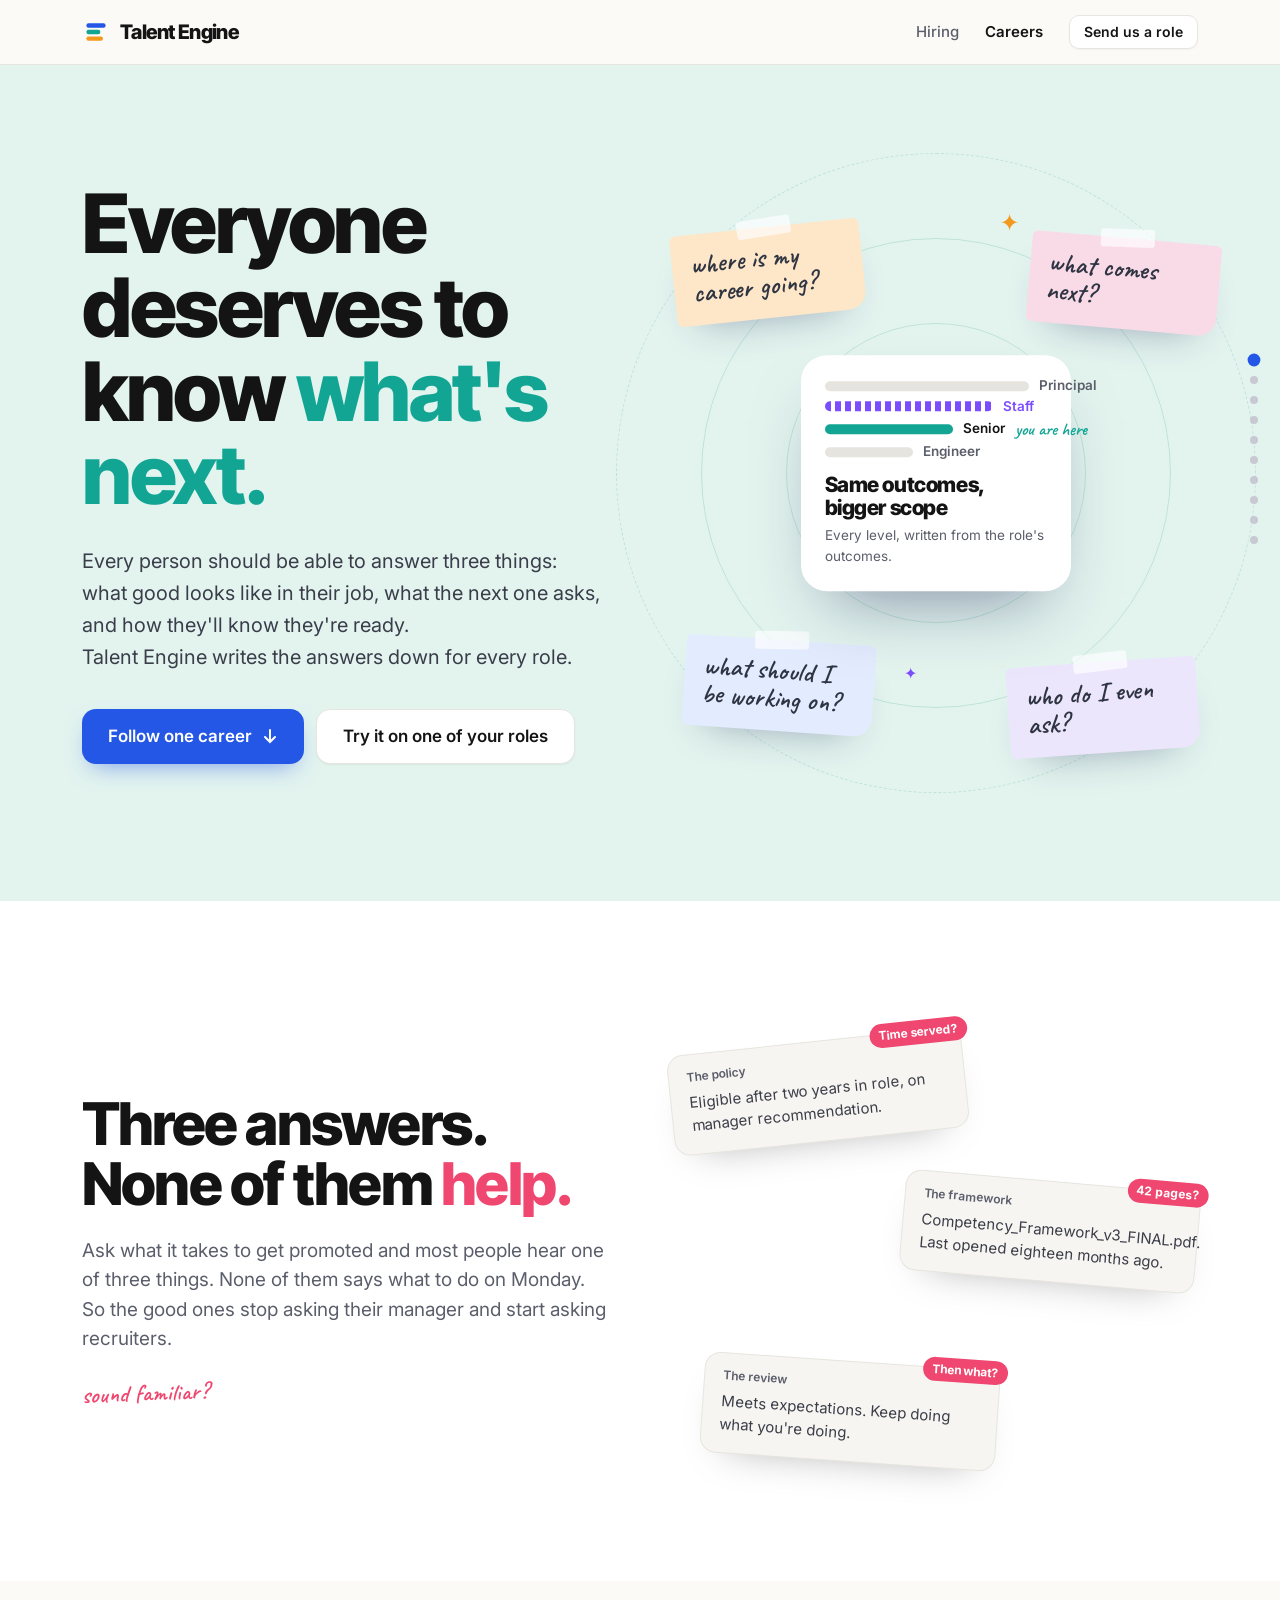
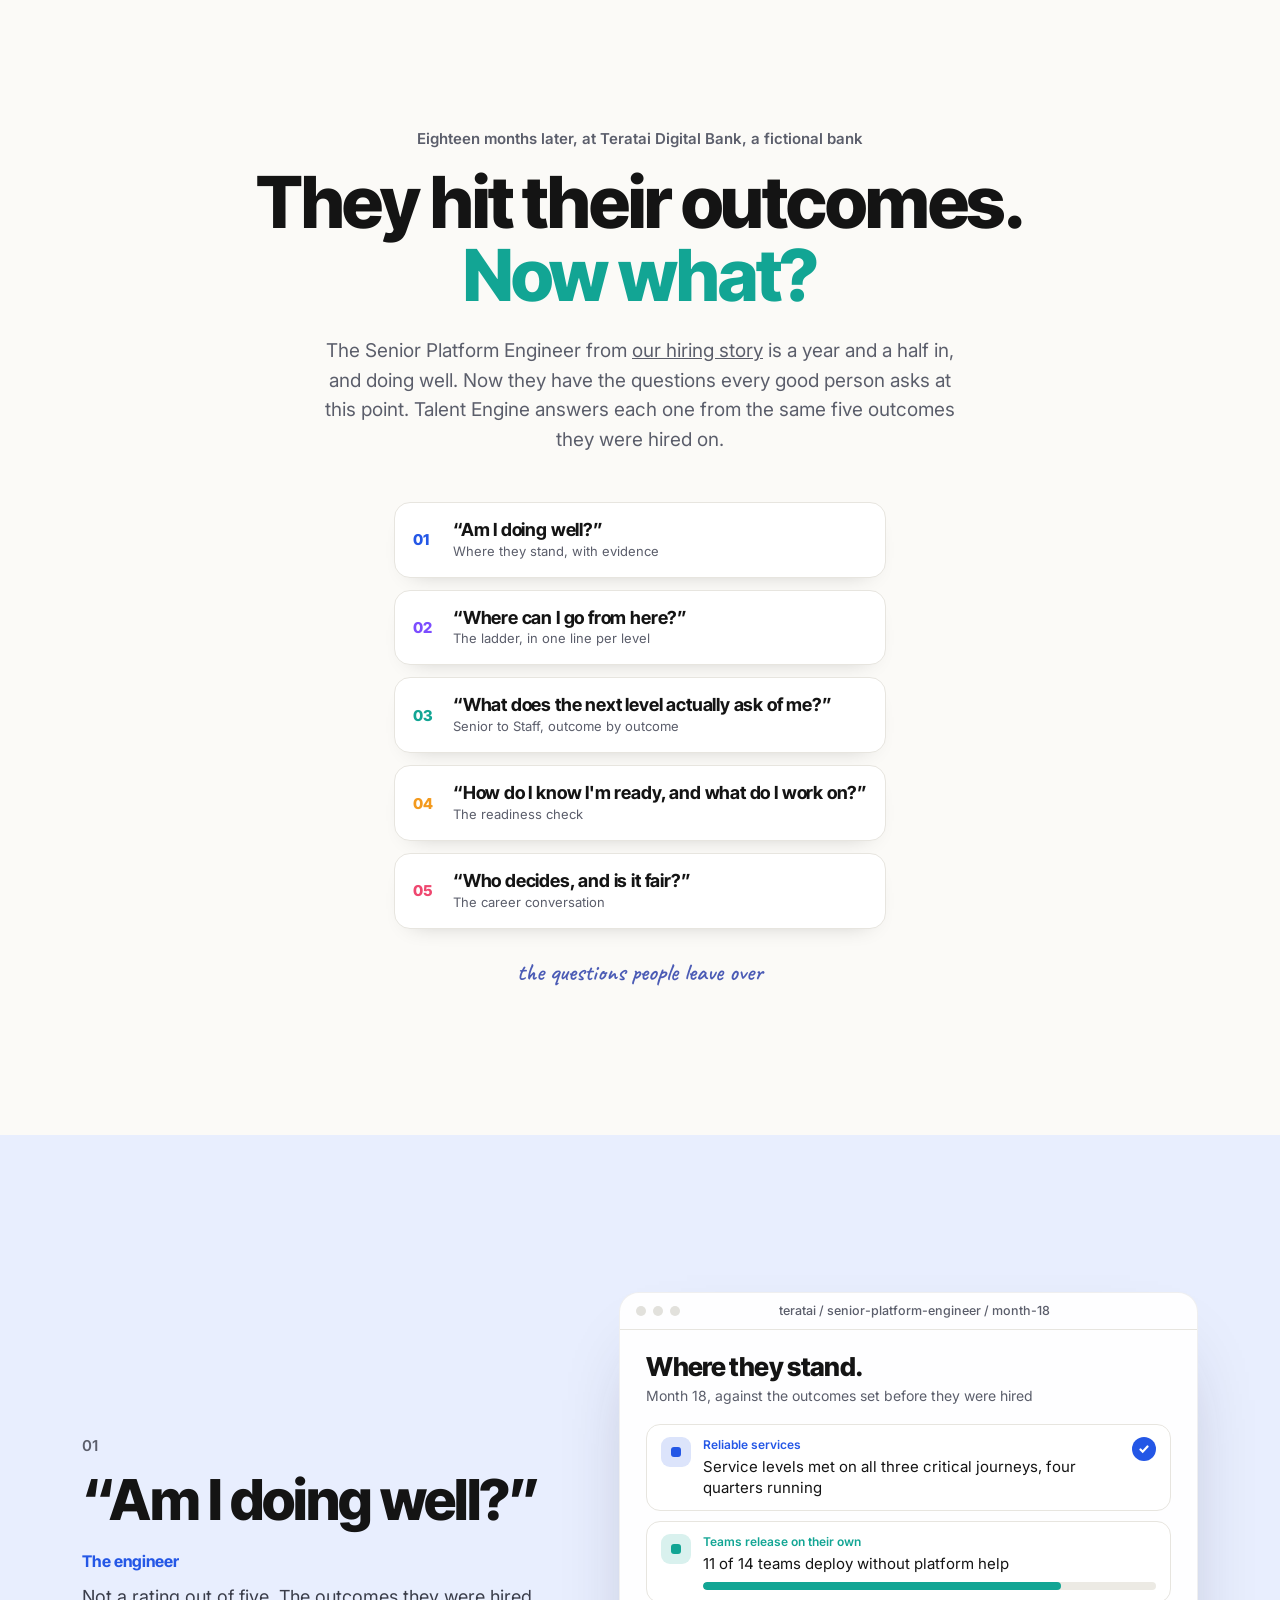
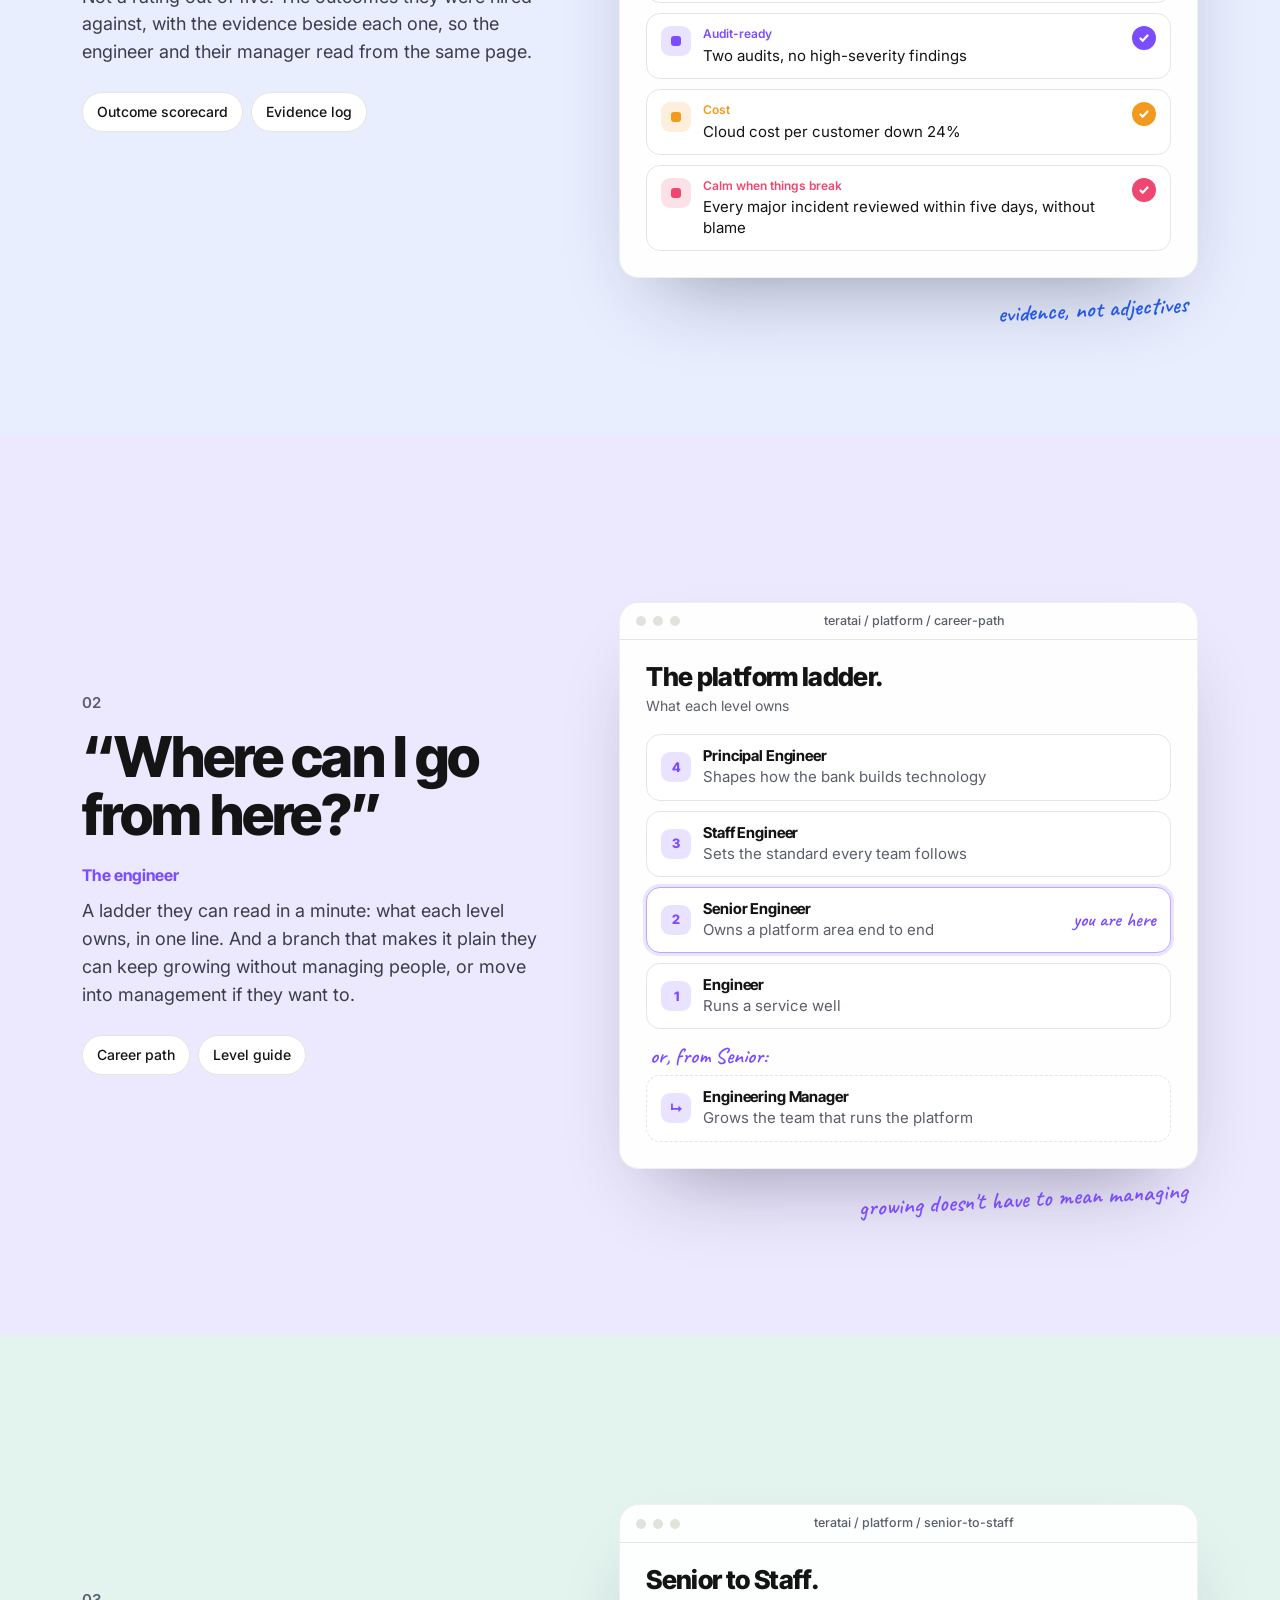
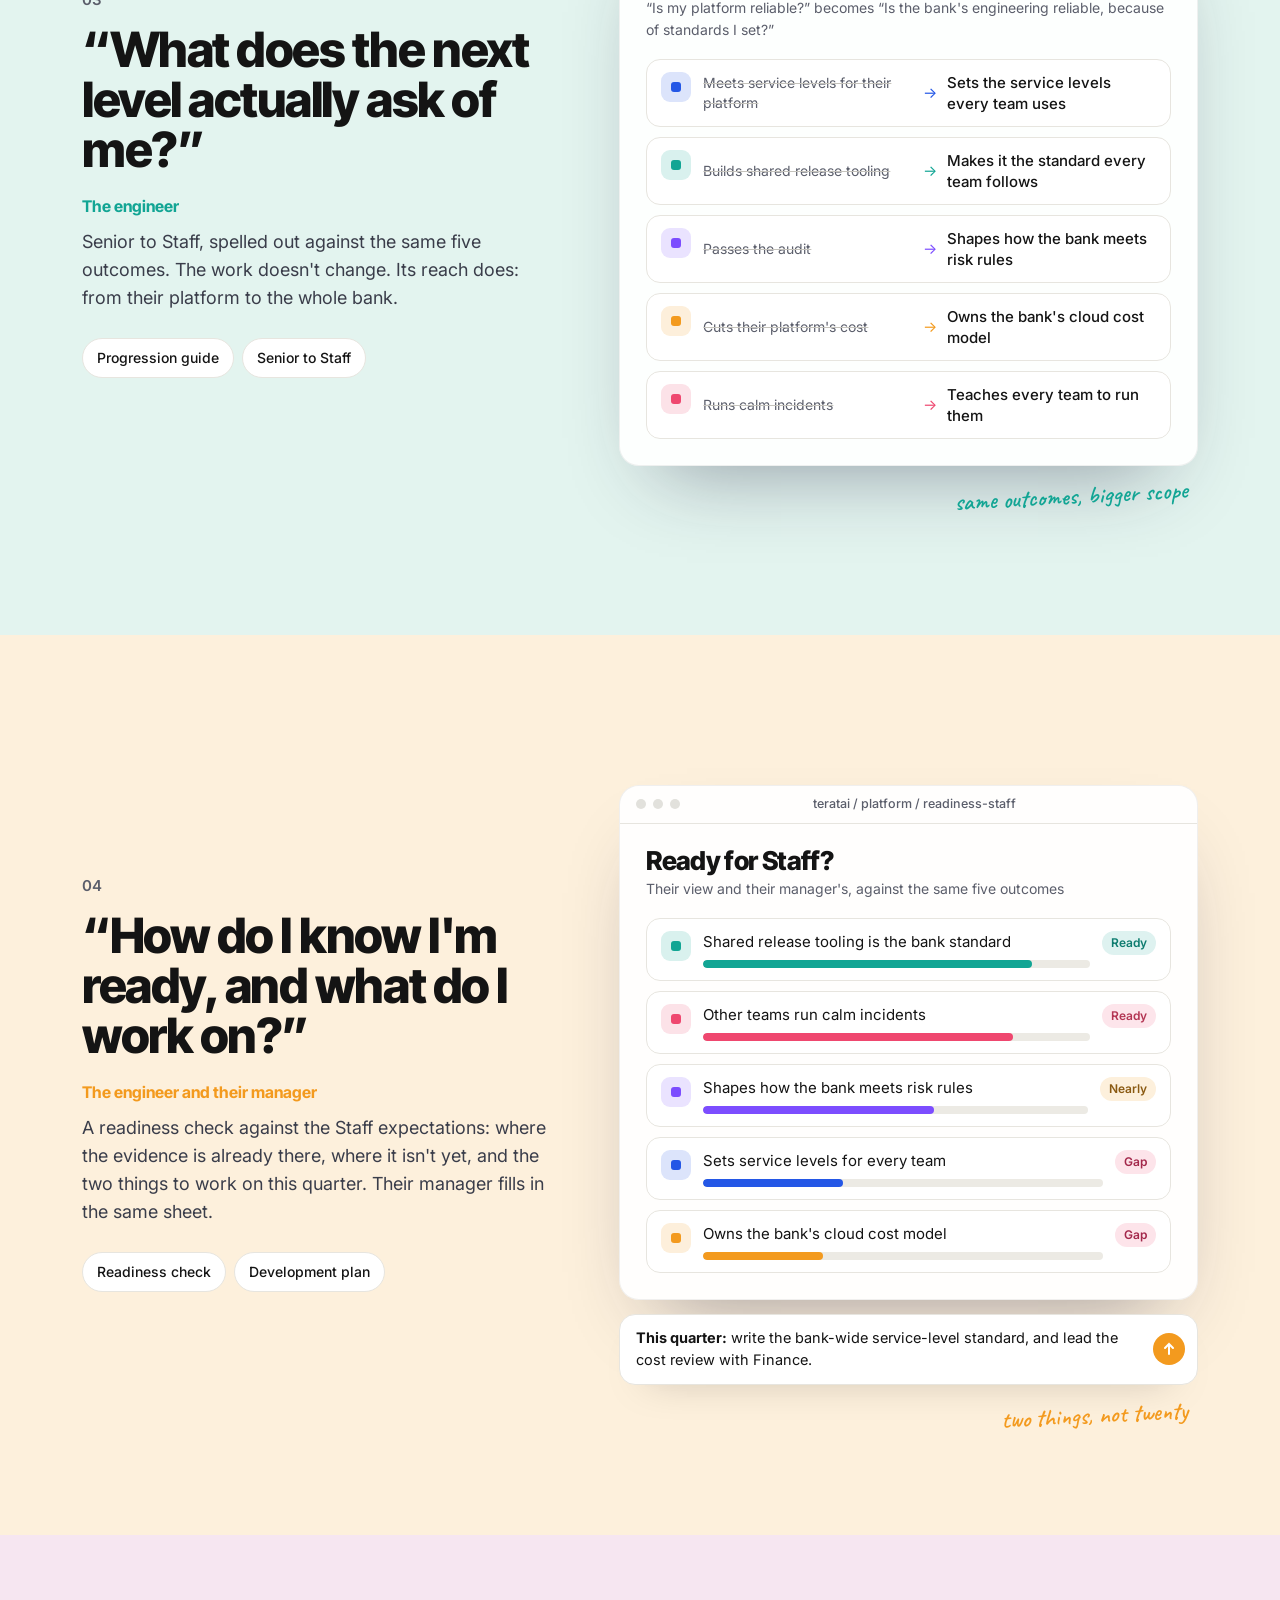
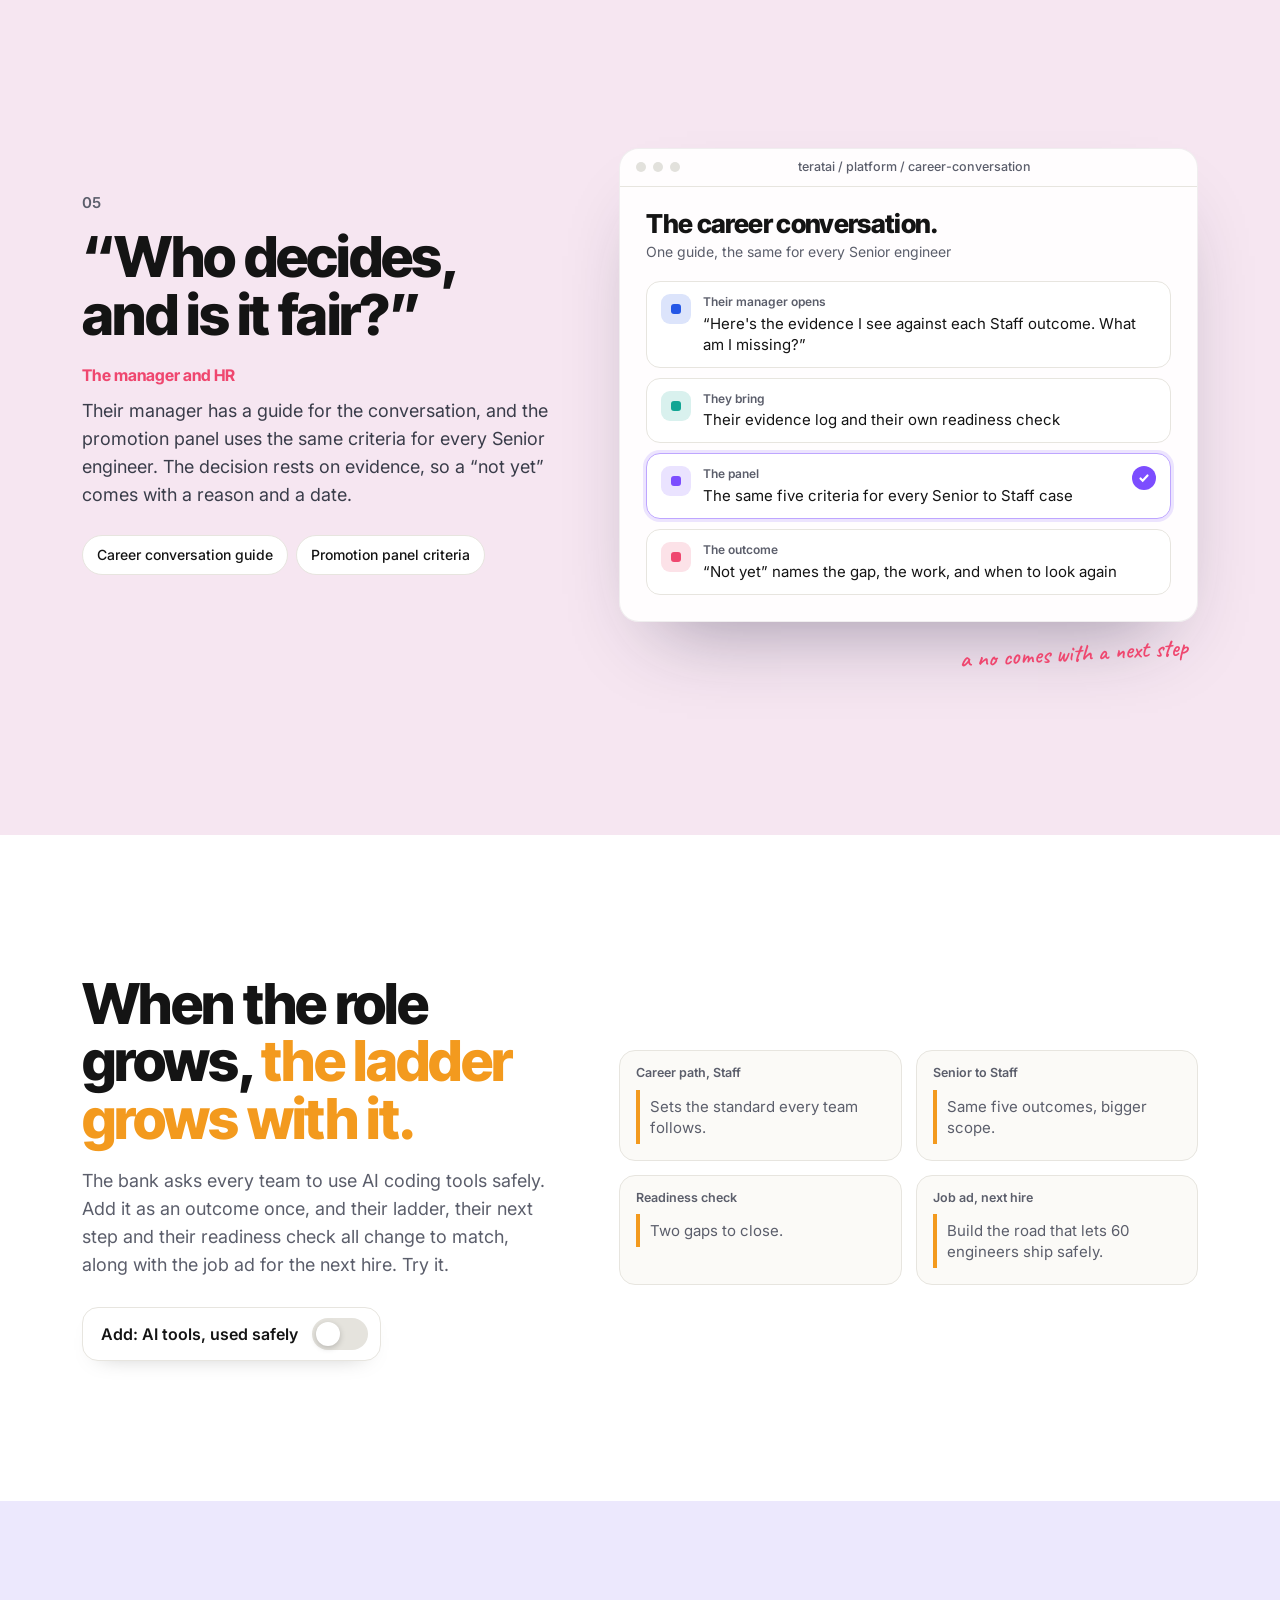
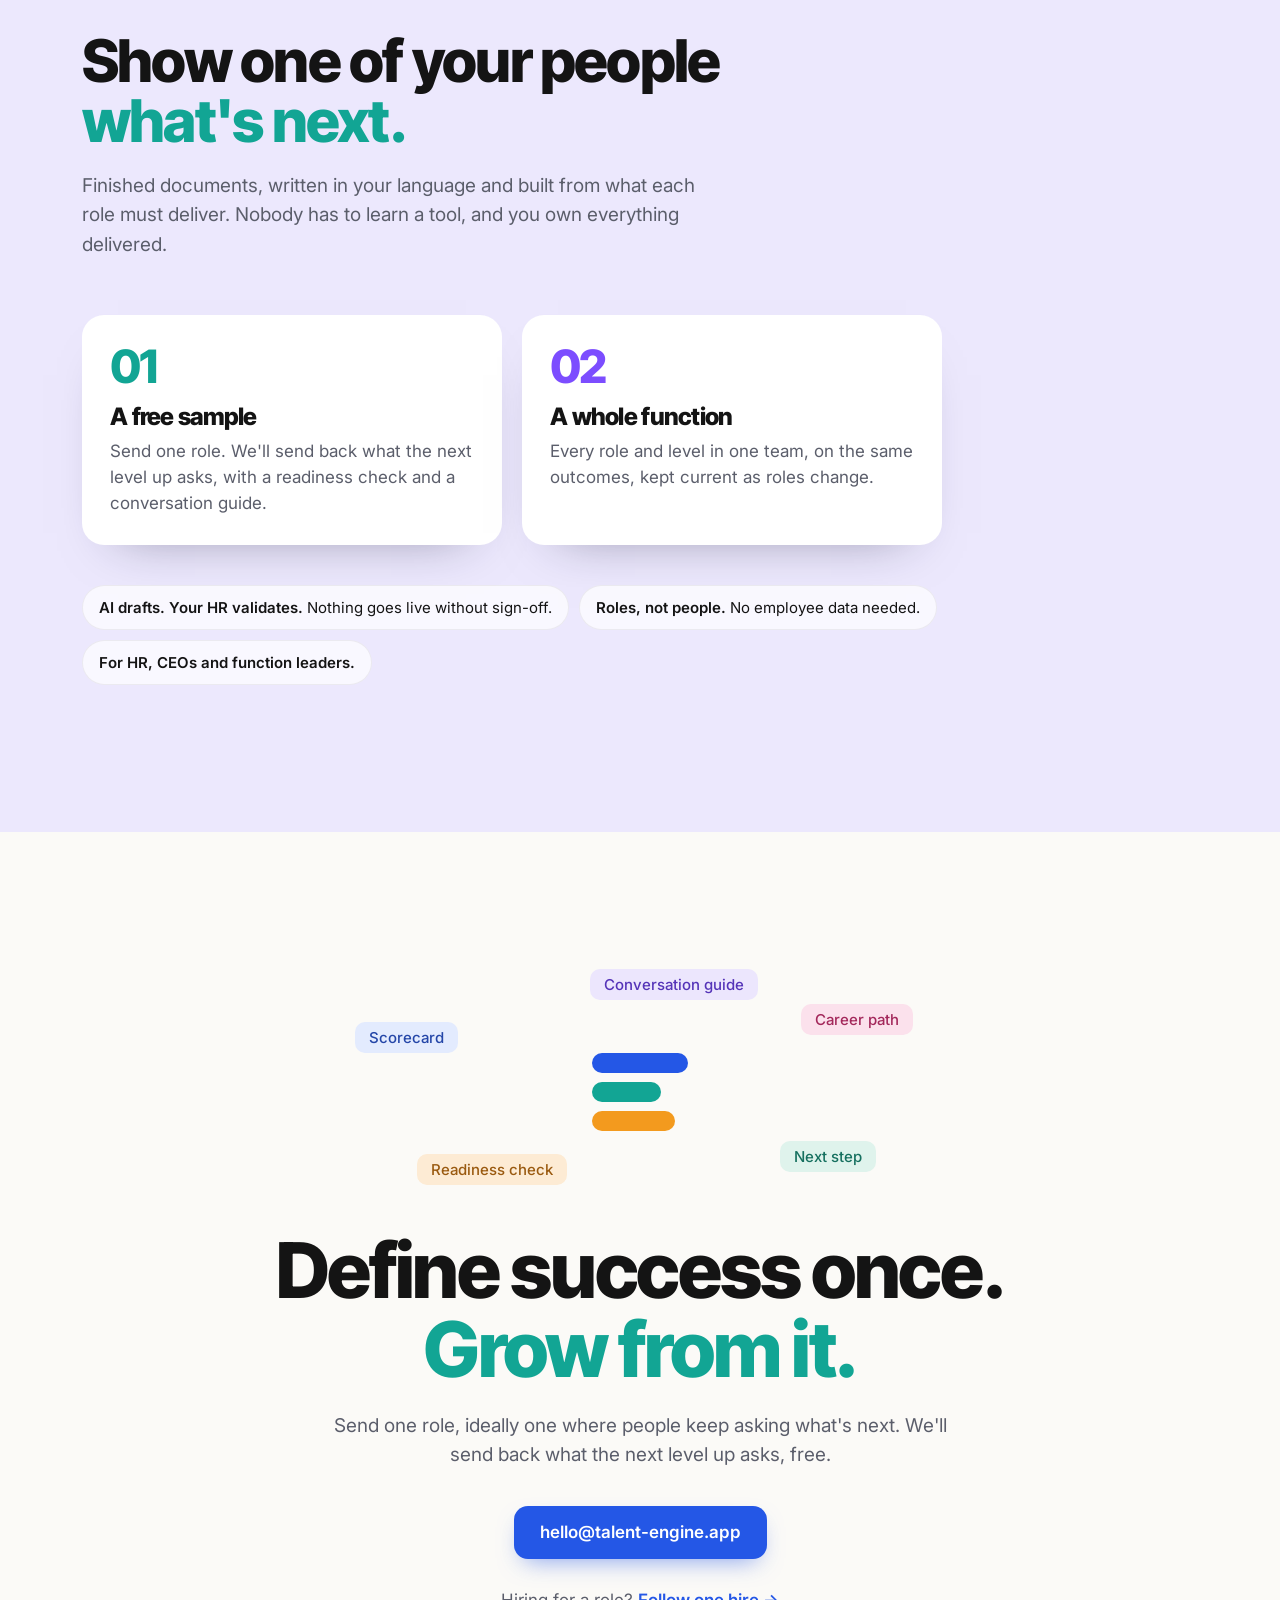
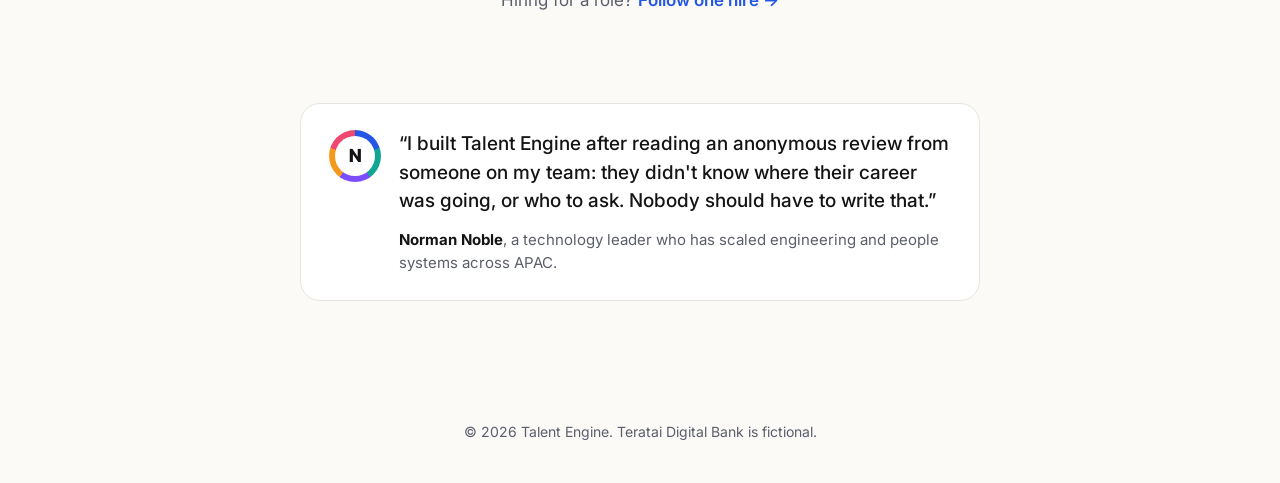
==== commit 2ff416d9: "Wording pass: clarity fixes (A), plainer for HR (B), softer careers close Co-Authored-By: Claude Opu" ====
--- a/careers.html
+++ b/careers.html
@@ -101,7 +101,7 @@
   <div class="wrap">
     <div>
       <h1>Everyone deserves to know <span style="color:var(--c2)">what's next.</span></h1>
-      <p class="lines">What good looks like in my job. What the next one asks. <br>How I'll know I'm ready. Talent Engine writes it down <br>for every role, from the outcomes you hired against.</p>
+      <p class="lines">Every person should be able to answer three things: <br>what good looks like in their job, what the next one asks, <br>and how they'll know they're ready. <br>Talent Engine writes the answers down for every role.</p>
       <div class="ctas">
         <a class="btn" href="#question">Follow one career <svg width="16" height="16" viewBox="0 0 16 16" fill="none" stroke="currentColor" stroke-width="2" stroke-linecap="round"><path d="M8 2v12M3 9l5 5 5-5"/></svg></a>
         <a class="btn ghost" href="#start">Try it on one of your roles</a>
@@ -178,10 +178,10 @@
           <p class="sub">Month 18, against the outcomes set before they were hired</p>
           <ul class="rows">
             <li class="row k1"><span class="tag"></span><span class="t"><small>Reliable services</small>Service levels met on all three critical journeys, four quarters running</span><span class="ok"><svg width="12" height="12" viewBox="0 0 12 12" fill="none" stroke="#fff" stroke-width="2.2" stroke-linecap="round"><path d="M2.5 6.5l2.2 2.2L9.5 3.5"/></svg></span></li>
-            <li class="row k2"><span class="tag"></span><span class="t"><small>Teams ship on their own</small>11 of 14 teams deploy without platform help<div class="bar2"><i style="--w:79%"></i></div></span></li>
+            <li class="row k2"><span class="tag"></span><span class="t"><small>Teams release on their own</small>11 of 14 teams deploy without platform help<div class="bar2"><i style="--w:79%"></i></div></span></li>
             <li class="row k3"><span class="tag"></span><span class="t"><small>Audit-ready</small>Two audits, no high-severity findings</span><span class="ok"><svg width="12" height="12" viewBox="0 0 12 12" fill="none" stroke="#fff" stroke-width="2.2" stroke-linecap="round"><path d="M2.5 6.5l2.2 2.2L9.5 3.5"/></svg></span></li>
             <li class="row k4"><span class="tag"></span><span class="t"><small>Cost</small>Cloud cost per customer down 24%</span><span class="ok"><svg width="12" height="12" viewBox="0 0 12 12" fill="none" stroke="#fff" stroke-width="2.2" stroke-linecap="round"><path d="M2.5 6.5l2.2 2.2L9.5 3.5"/></svg></span></li>
-            <li class="row k5"><span class="tag"></span><span class="t"><small>Calm incidents</small>Every major incident reviewed within five days, without blame</span><span class="ok"><svg width="12" height="12" viewBox="0 0 12 12" fill="none" stroke="#fff" stroke-width="2.2" stroke-linecap="round"><path d="M2.5 6.5l2.2 2.2L9.5 3.5"/></svg></span></li>
+            <li class="row k5"><span class="tag"></span><span class="t"><small>Calm when things break</small>Every major incident reviewed within five days, without blame</span><span class="ok"><svg width="12" height="12" viewBox="0 0 12 12" fill="none" stroke="#fff" stroke-width="2.2" stroke-linecap="round"><path d="M2.5 6.5l2.2 2.2L9.5 3.5"/></svg></span></li>
           </ul>
         </div>
       </div>
@@ -196,7 +196,7 @@
       <div class="num">02</div>
       <h2>“Where can I go from here?”</h2>
       <span class="who">The engineer</span>
-      <p class="copy">A ladder they can read in a minute: what each level owns, in one line. And a branch that makes it plain they can keep growing without managing people, or choose to.</p>
+      <p class="copy">A ladder they can read in a minute: what each level owns, in one line. And a branch that makes it plain they can keep growing without managing people, or move into management if they want to.</p>
       <ul class="tags"><li>Career path</li><li>Level guide</li></ul>
     </div>
     <div class="mockcol">
@@ -236,7 +236,7 @@
           <p class="sub">“Is my platform reliable?” becomes “Is the bank's engineering reliable, because of standards I set?”</p>
           <ul class="rows vs5">
             <li class="row k1"><span class="tag"></span><span class="t vs"><span class="from">Meets service levels for their platform</span><span class="arrow">→</span><span class="to">Sets the service levels every team uses</span></span></li>
-            <li class="row k2"><span class="tag"></span><span class="t vs"><span class="from">Builds the paved road</span><span class="arrow">→</span><span class="to">Makes it the standard every team follows</span></span></li>
+            <li class="row k2"><span class="tag"></span><span class="t vs"><span class="from">Builds shared release tooling</span><span class="arrow">→</span><span class="to">Makes it the standard every team follows</span></span></li>
             <li class="row k3"><span class="tag"></span><span class="t vs"><span class="from">Passes the audit</span><span class="arrow">→</span><span class="to">Shapes how the bank meets risk rules</span></span></li>
             <li class="row k4"><span class="tag"></span><span class="t vs"><span class="from">Cuts their platform's cost</span><span class="arrow">→</span><span class="to">Owns the bank's cloud cost model</span></span></li>
             <li class="row k5"><span class="tag"></span><span class="t vs"><span class="from">Runs calm incidents</span><span class="arrow">→</span><span class="to">Teaches every team to run them</span></span></li>
@@ -264,9 +264,9 @@
           <h3>Ready for Staff?</h3>
           <p class="sub">Their view and their manager's, against the same five outcomes</p>
           <ul class="rows">
-            <li class="row k2"><span class="tag"></span><span class="t">Paved road is the bank standard<div class="bar2"><i style="--w:85%"></i></div></span><span class="status">Ready</span></li>
+            <li class="row k2"><span class="tag"></span><span class="t">Shared release tooling is the bank standard<div class="bar2"><i style="--w:85%"></i></div></span><span class="status">Ready</span></li>
             <li class="row k5"><span class="tag"></span><span class="t">Other teams run calm incidents<div class="bar2"><i style="--w:80%"></i></div></span><span class="status">Ready</span></li>
-            <li class="row k3"><span class="tag"></span><span class="t">Shapes how the bank meets risk rules<div class="bar2"><i style="--w:60%"></i></div></span><span class="status close">Close</span></li>
+            <li class="row k3"><span class="tag"></span><span class="t">Shapes how the bank meets risk rules<div class="bar2"><i style="--w:60%"></i></div></span><span class="status close">Nearly</span></li>
             <li class="row k1"><span class="tag"></span><span class="t">Sets service levels for every team<div class="bar2"><i style="--w:35%"></i></div></span><span class="status gap">Gap</span></li>
             <li class="row k4"><span class="tag"></span><span class="t">Owns the bank's cloud cost model<div class="bar2"><i style="--w:30%"></i></div></span><span class="status gap">Gap</span></li>
           </ul>
@@ -316,7 +316,7 @@
     </div>
     <div class="minis" aria-live="polite">
       <div class="mini"><b>Career path, Staff</b><p>Sets the standard every team follows<span class="alt">, including how they use AI tools</span>.</p></div>
-      <div class="mini"><b>Senior to Staff</b><p><span class="was">Five outcomes, bigger scope.</span><span class="alt">Writes the bank's rules for AI-assisted code.</span></p></div>
+      <div class="mini"><b>Senior to Staff</b><p><span class="was">Same five outcomes, bigger scope.</span><span class="alt">Writes the bank's rules for AI-assisted code.</span></p></div>
       <div class="mini"><b>Readiness check</b><p><span class="was">Two gaps to close.</span><span class="alt">A third gap: AI tool guidance. Start with one team.</span></p></div>
       <div class="mini"><b>Job ad, next hire</b><p>Build the road that lets 60 engineers ship safely<span class="alt">, with AI tools</span>.</p></div>
     </div>
@@ -328,7 +328,7 @@
     <h2>Show one of your people <span style="color:var(--c2)">what's next.</span></h2>
     <p class="lead">Finished documents, written in your language and built from what each role must deliver. Nobody has to learn a tool, and you own everything delivered.</p>
     <ol class="steps3 steps2">
-      <li class="k2"><div class="n">01</div><h3>A free sample</h3><p>Send one role. You get its next step back: the progression guide, the readiness check and the conversation guide.</p></li>
+      <li class="k2"><div class="n">01</div><h3>A free sample</h3><p>Send one role. We'll send back what the next level up asks, with a readiness check and a conversation guide.</p></li>
       <li class="k3"><div class="n">02</div><h3>A whole function</h3><p>Every role and level in one team, on the same outcomes, kept current as roles change.</p></li>
     </ol>
     <ul class="promise">
@@ -346,11 +346,11 @@
       <div class="logo-big"><i class="k1" style="width:100%"></i><i class="k2" style="width:72%"></i><i class="k4" style="width:86%"></i></div>
     </div>
     <h2>Define success once.<br><span style="color:var(--c2)">Grow from it.</span></h2>
-    <p>Send one role, ideally one where good people have left. We'll send back its next step, free.</p>
+    <p>Send one role, ideally one where people keep asking what's next. We'll send back what the next level up asks, free.</p>
     <div class="ctas"><a class="btn" href="mailto:hello@talent-engine.app?subject=One%20role%27s%20next%20step">hello@talent-engine.app</a></div>
     <p class="cross">Hiring for a role? <a href="index.html#journey">Follow one hire →</a></p>
     <div class="origin"><span class="av" aria-hidden="true"></span>
-      <div><blockquote>“I built Talent Engine after one of my engineers wrote, anonymously, that they didn't know where their career was going, or who to ask. Nobody should have to write that.”</blockquote>
+      <div><blockquote>“I built Talent Engine after reading an anonymous review from someone on my team: they didn't know where their career was going, or who to ask. Nobody should have to write that.”</blockquote>
       <cite><b>Norman Noble</b>, a technology leader who has scaled engineering and people systems across APAC.</cite></div>
     </div>
   </div>
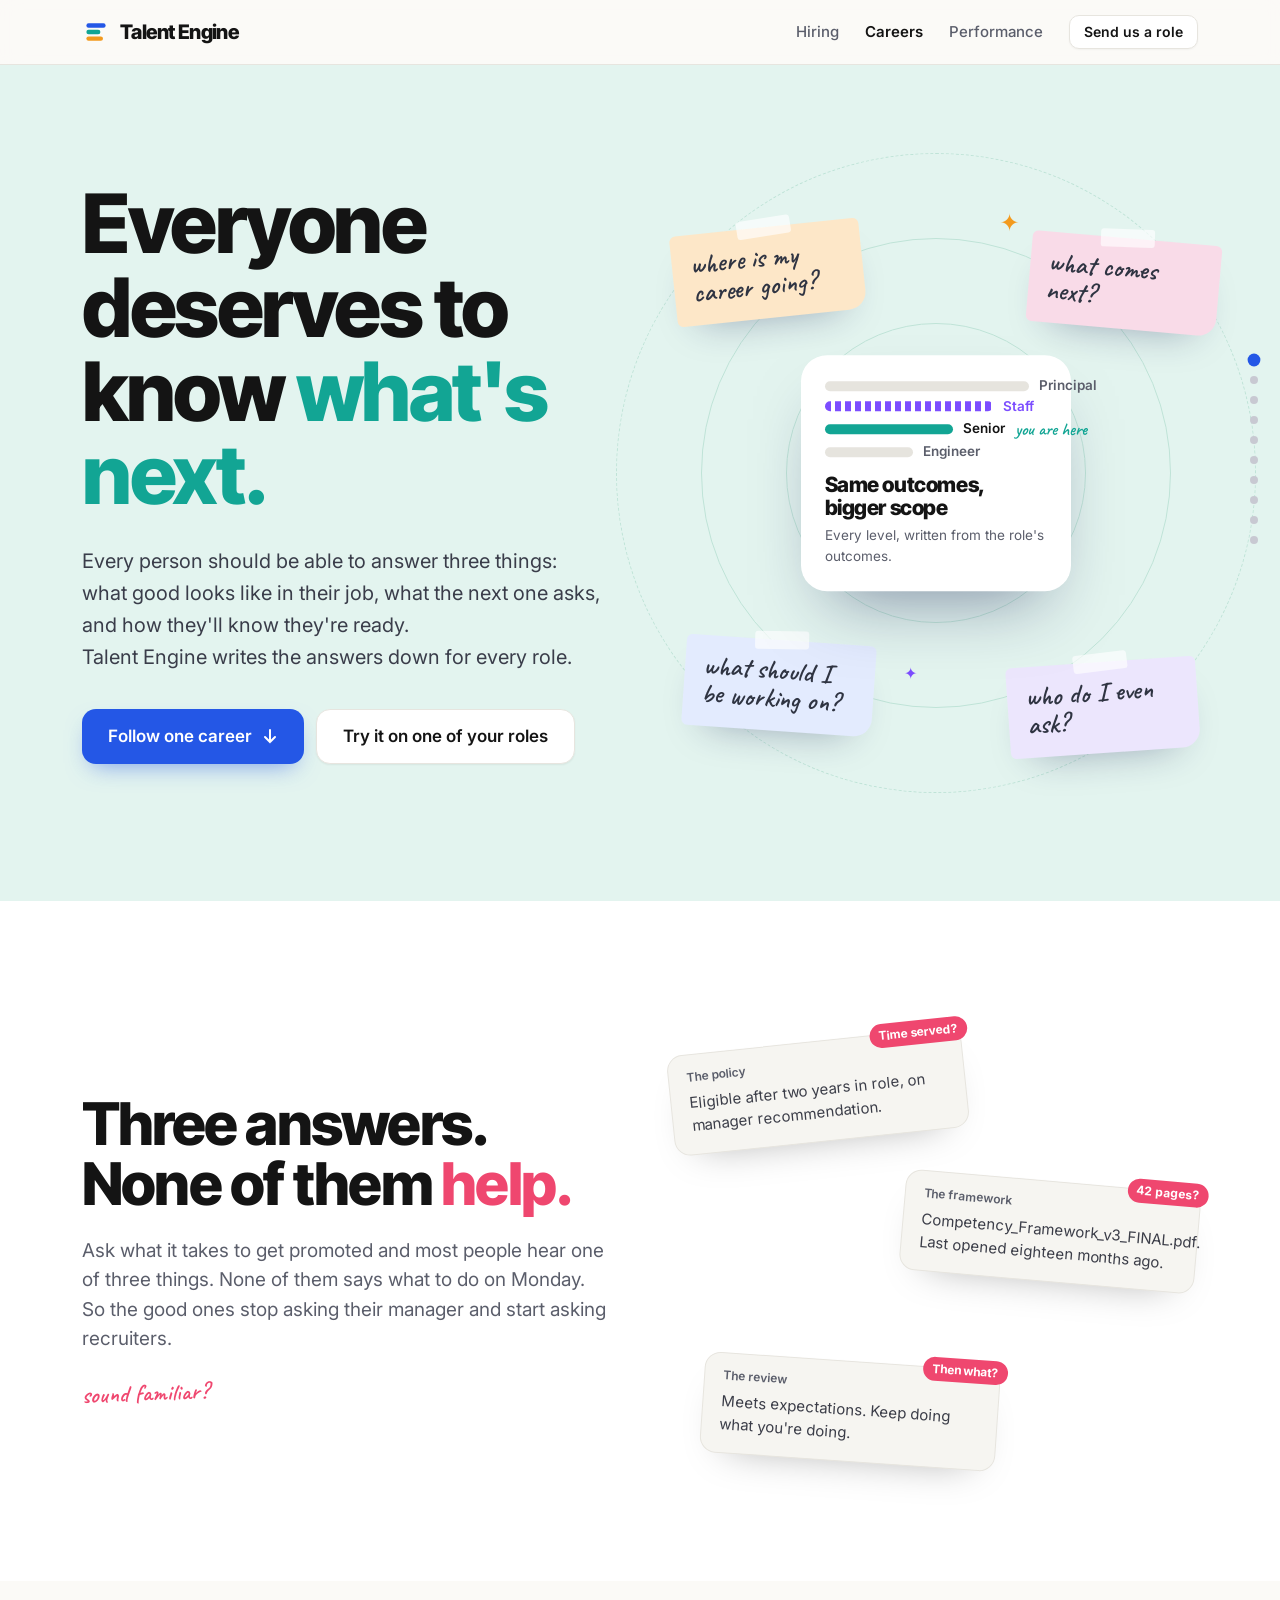
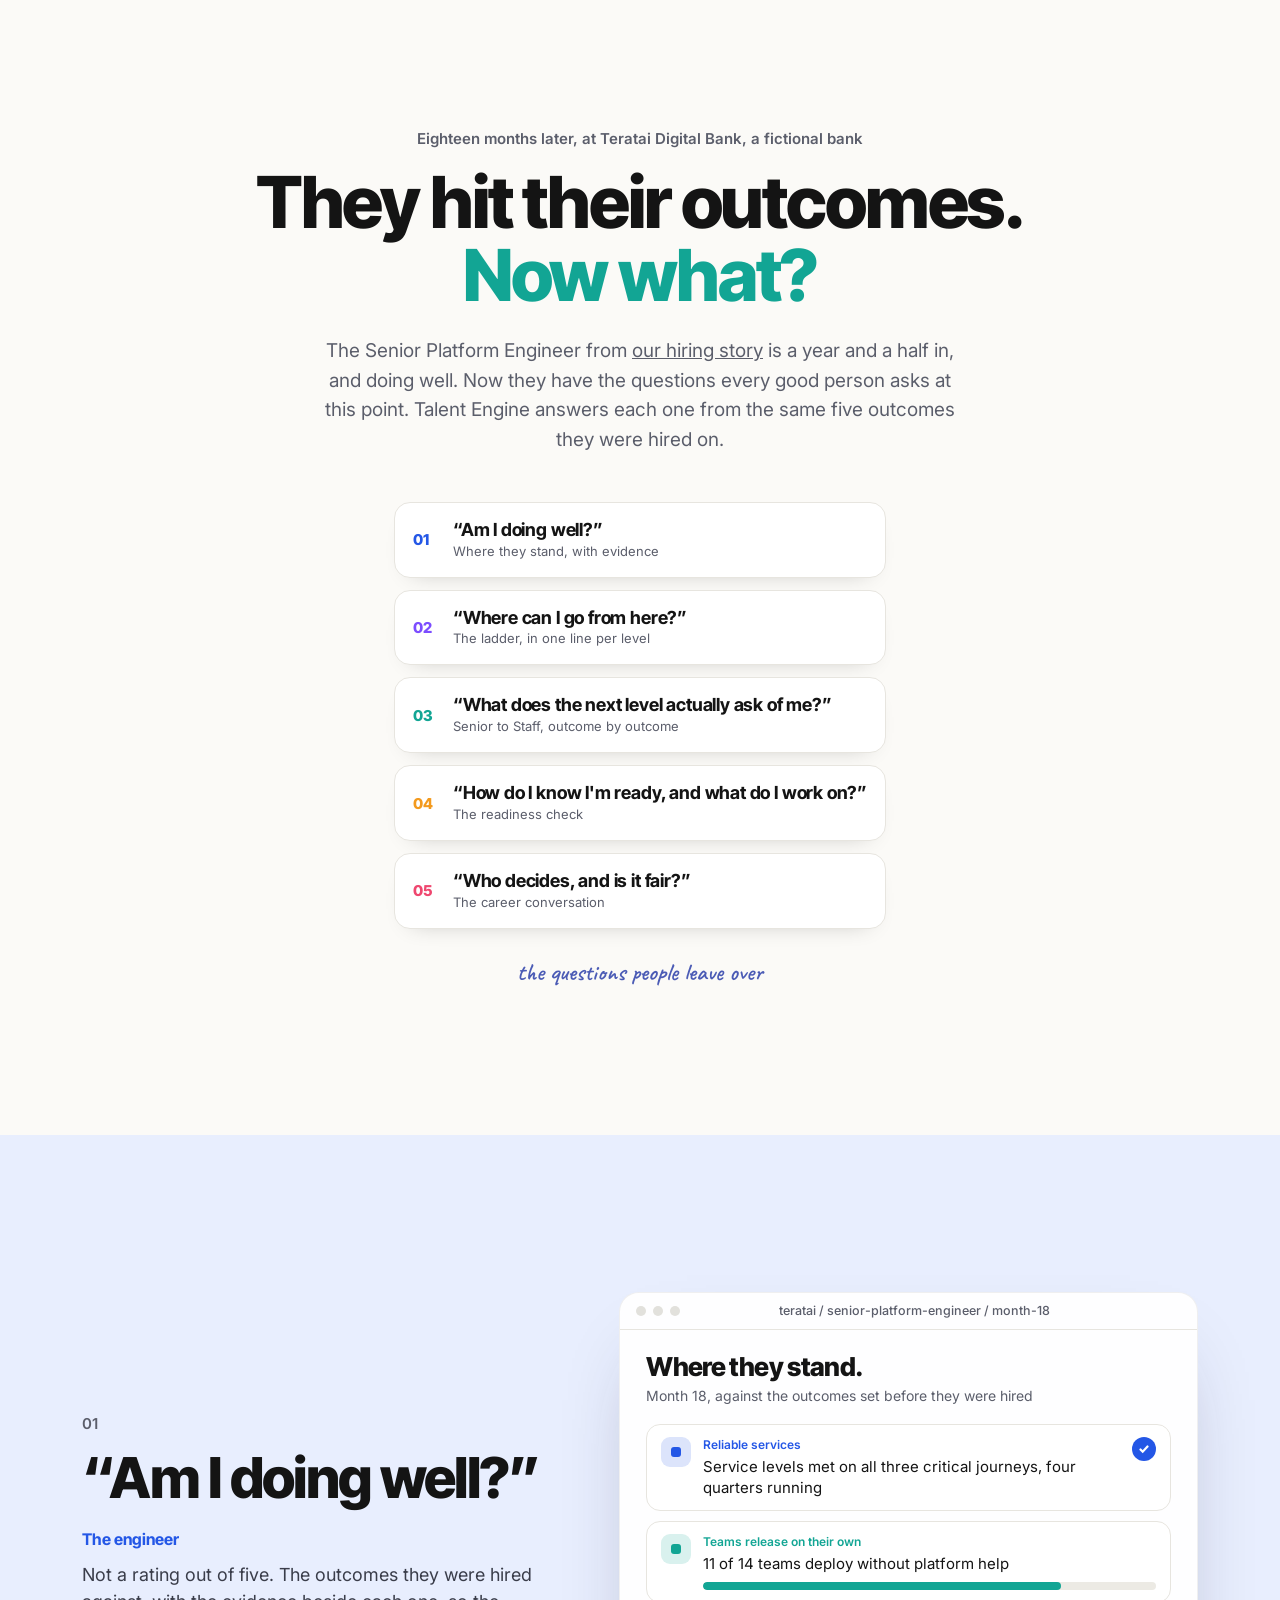
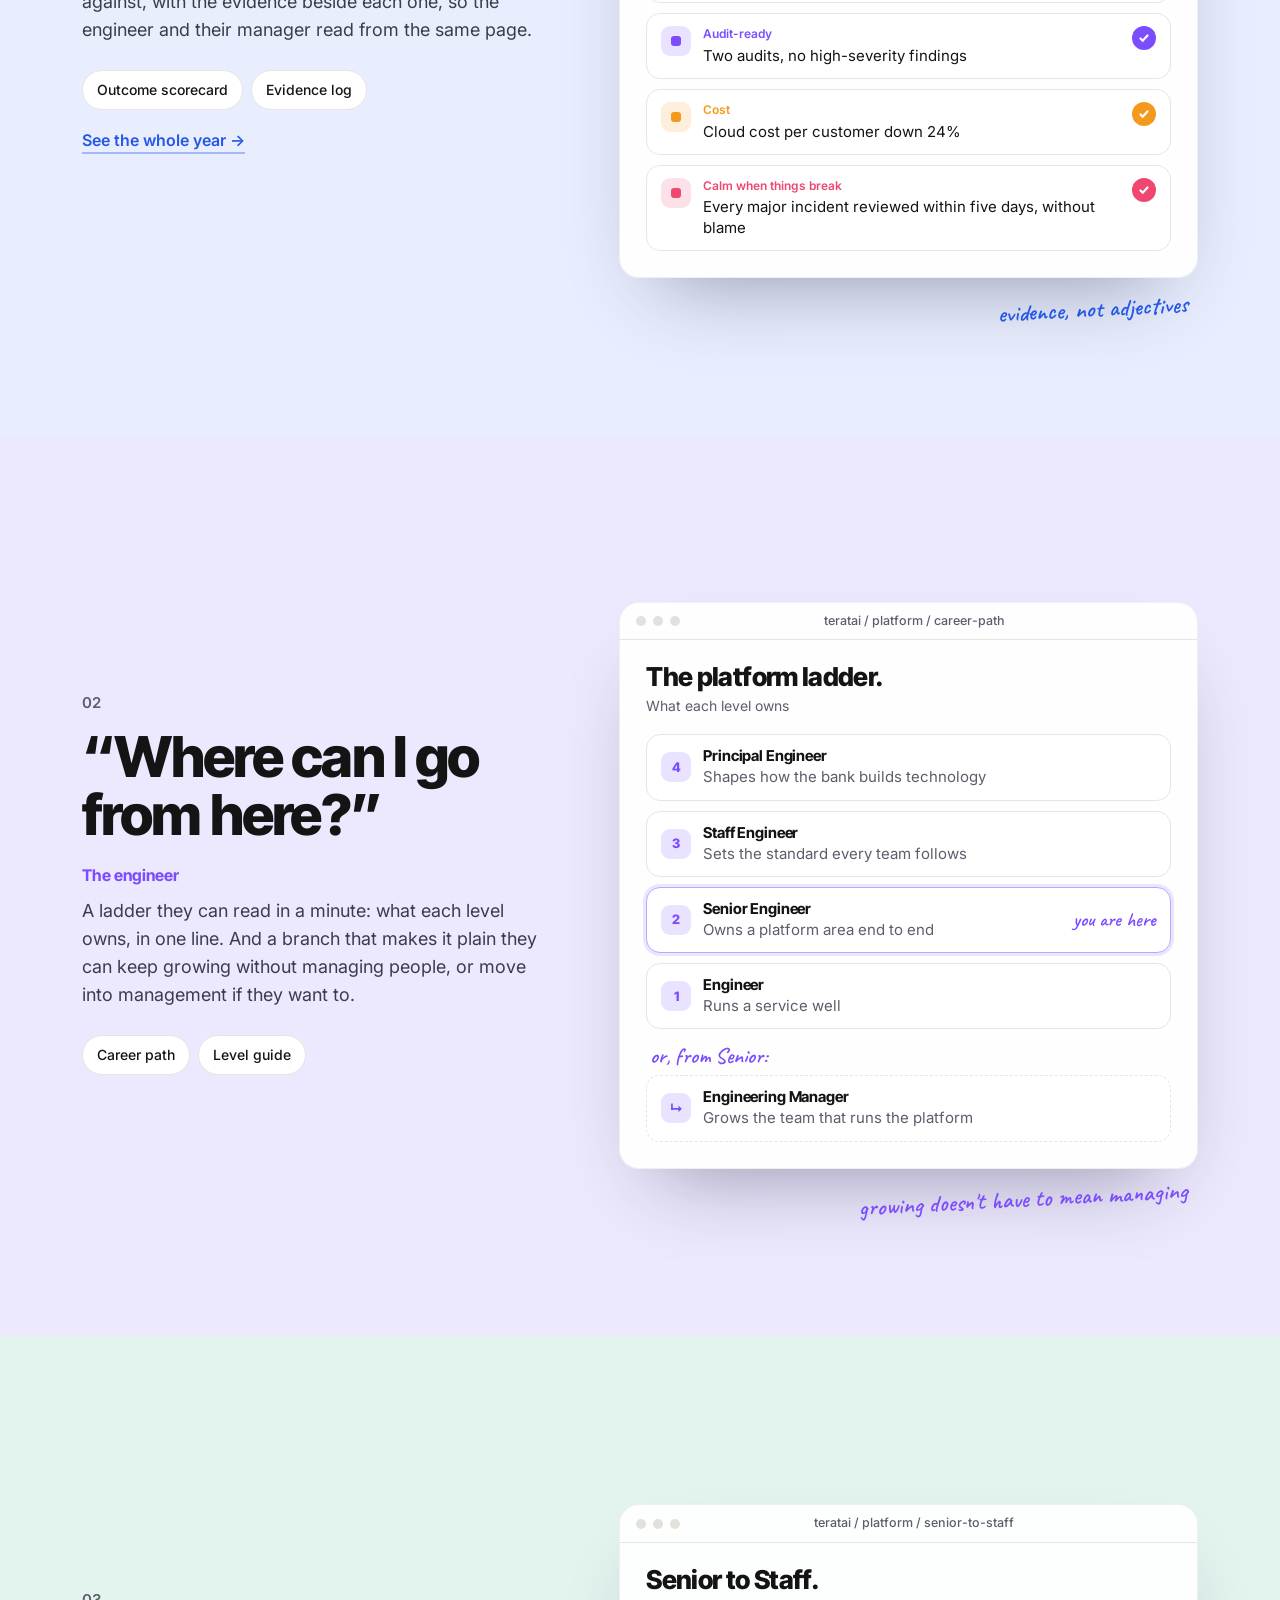
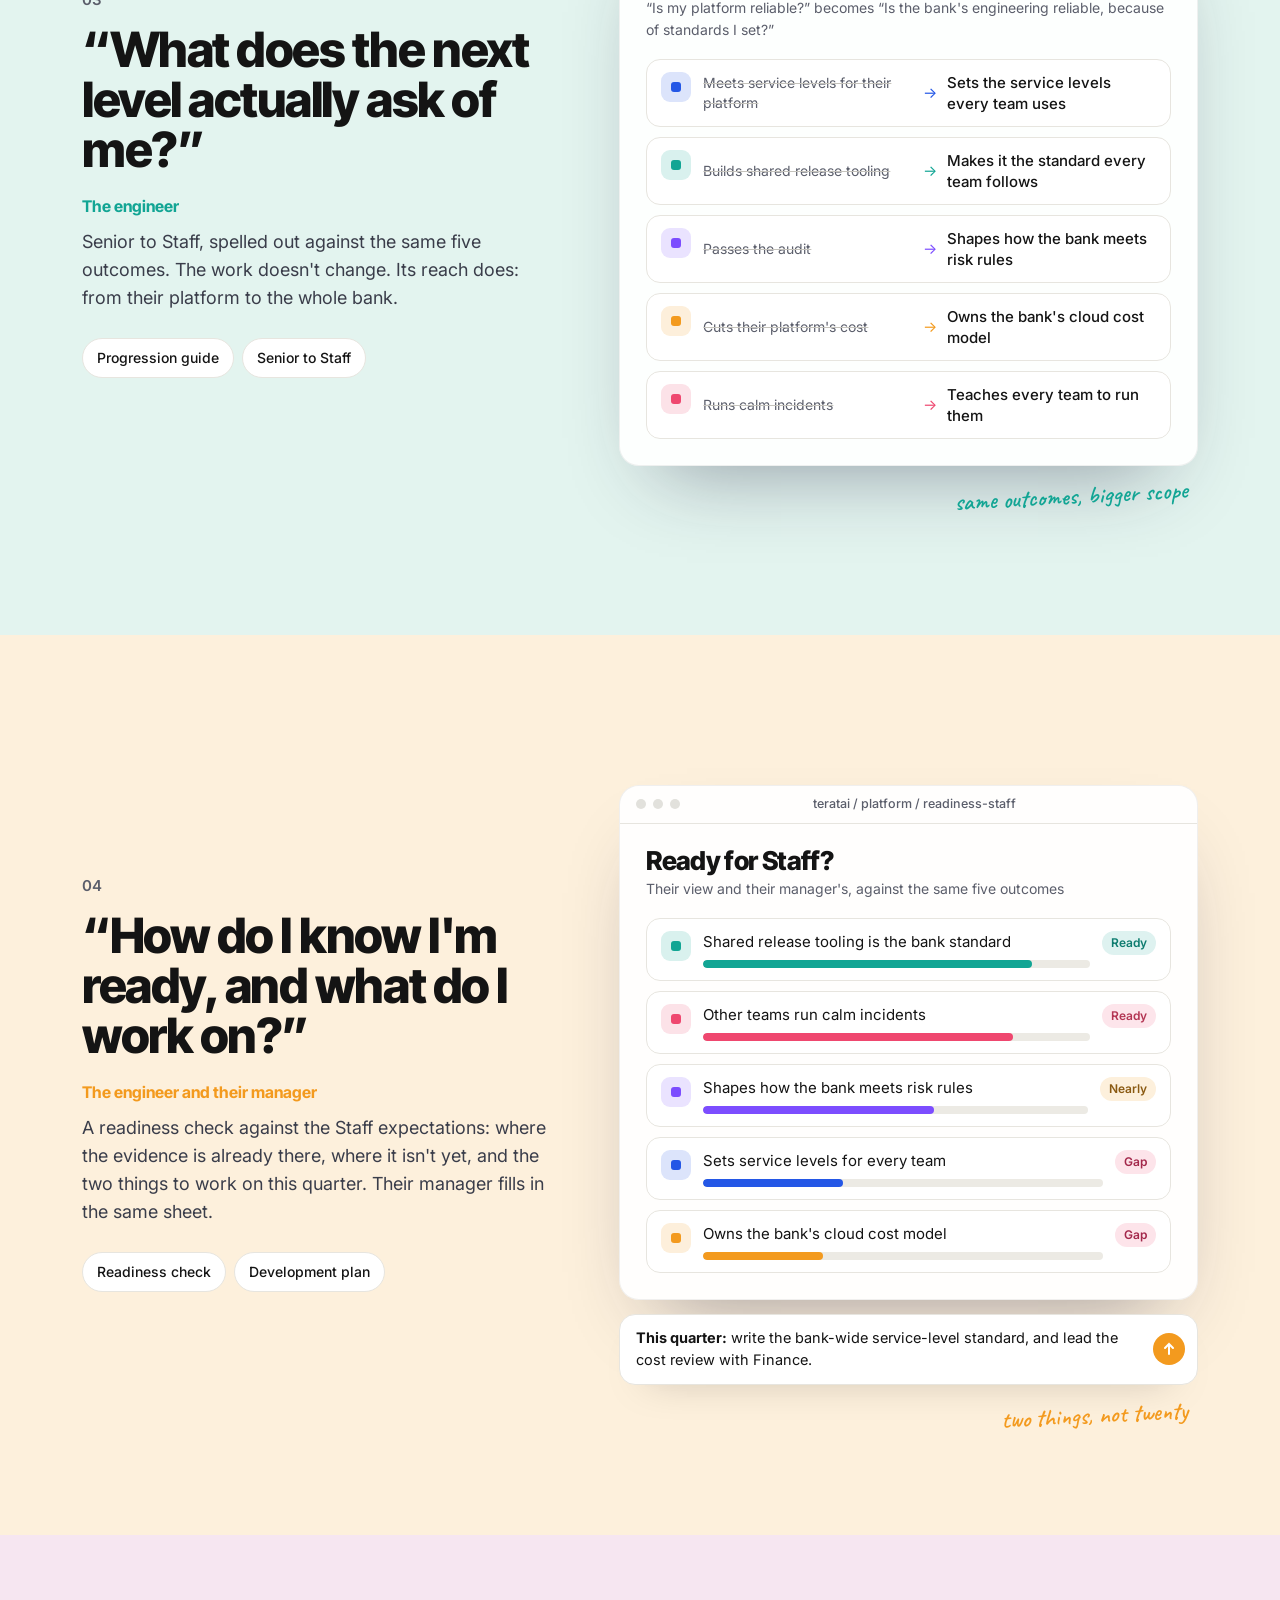
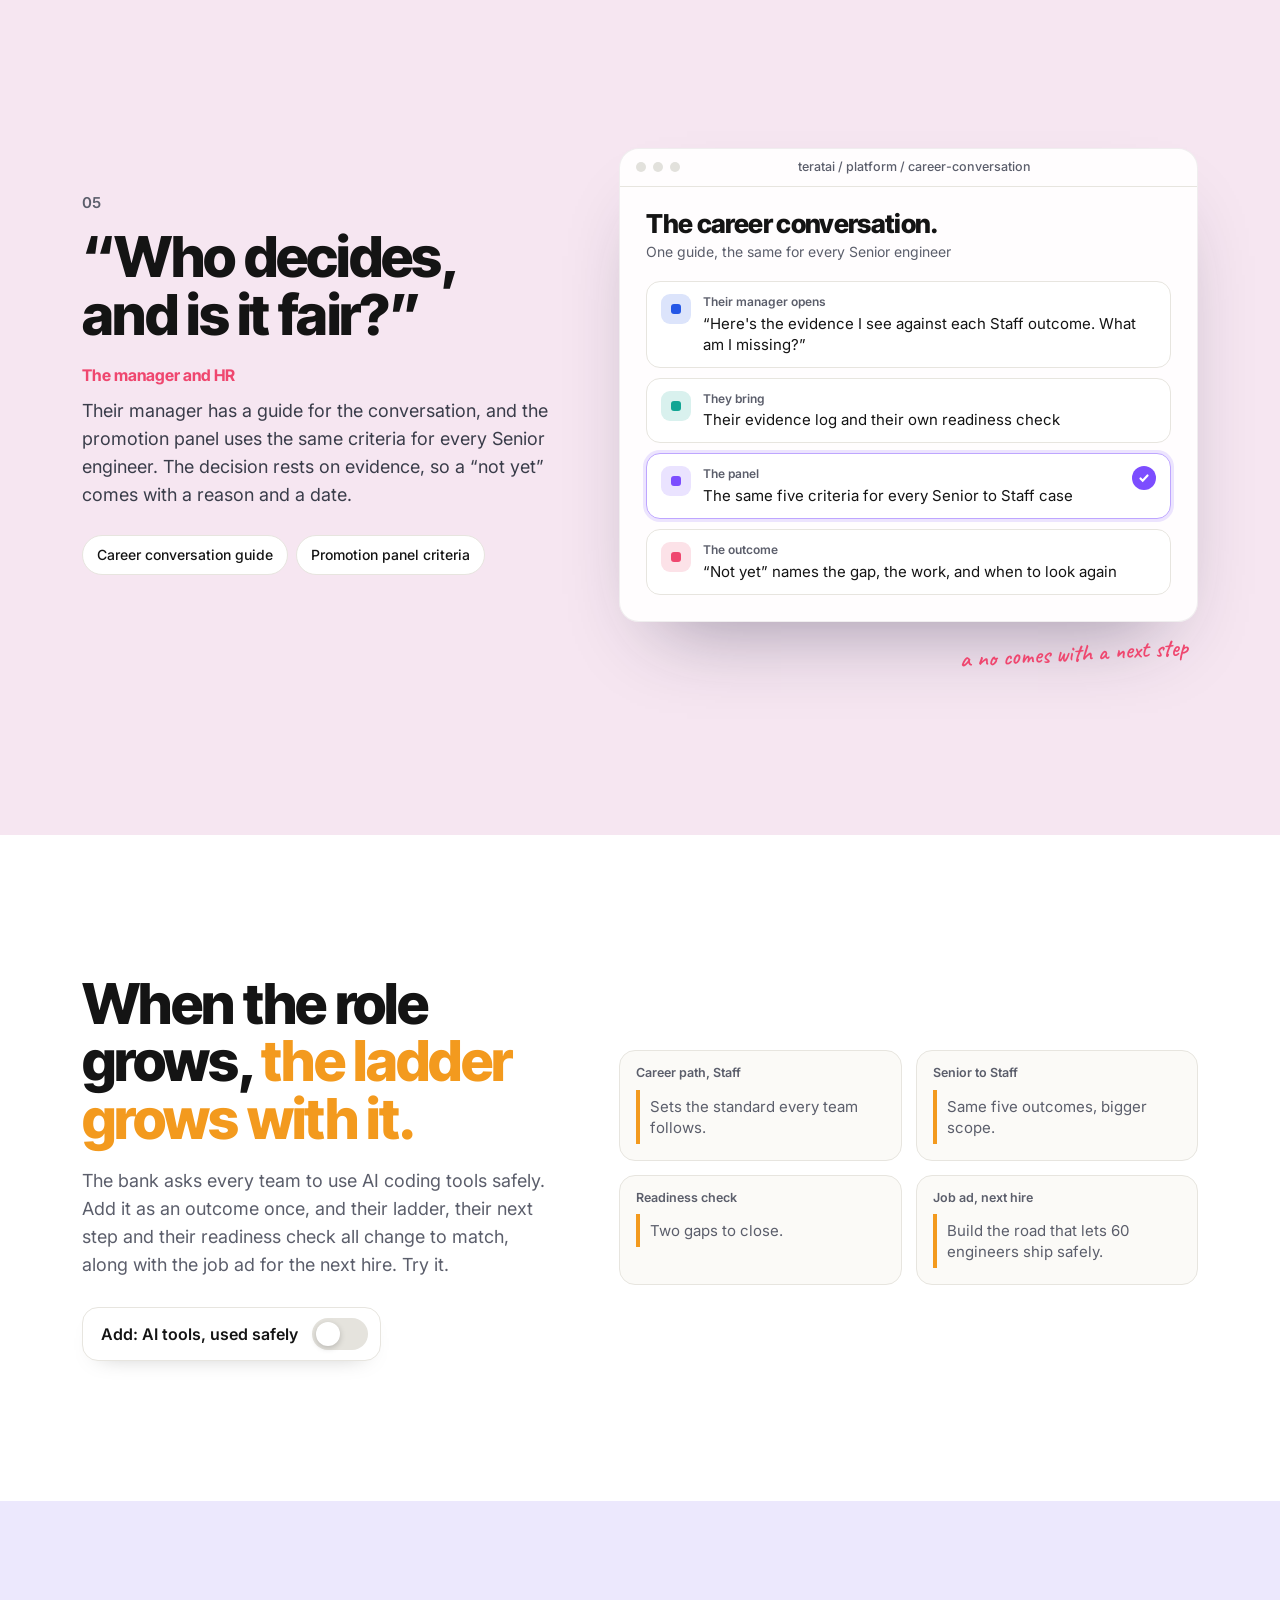
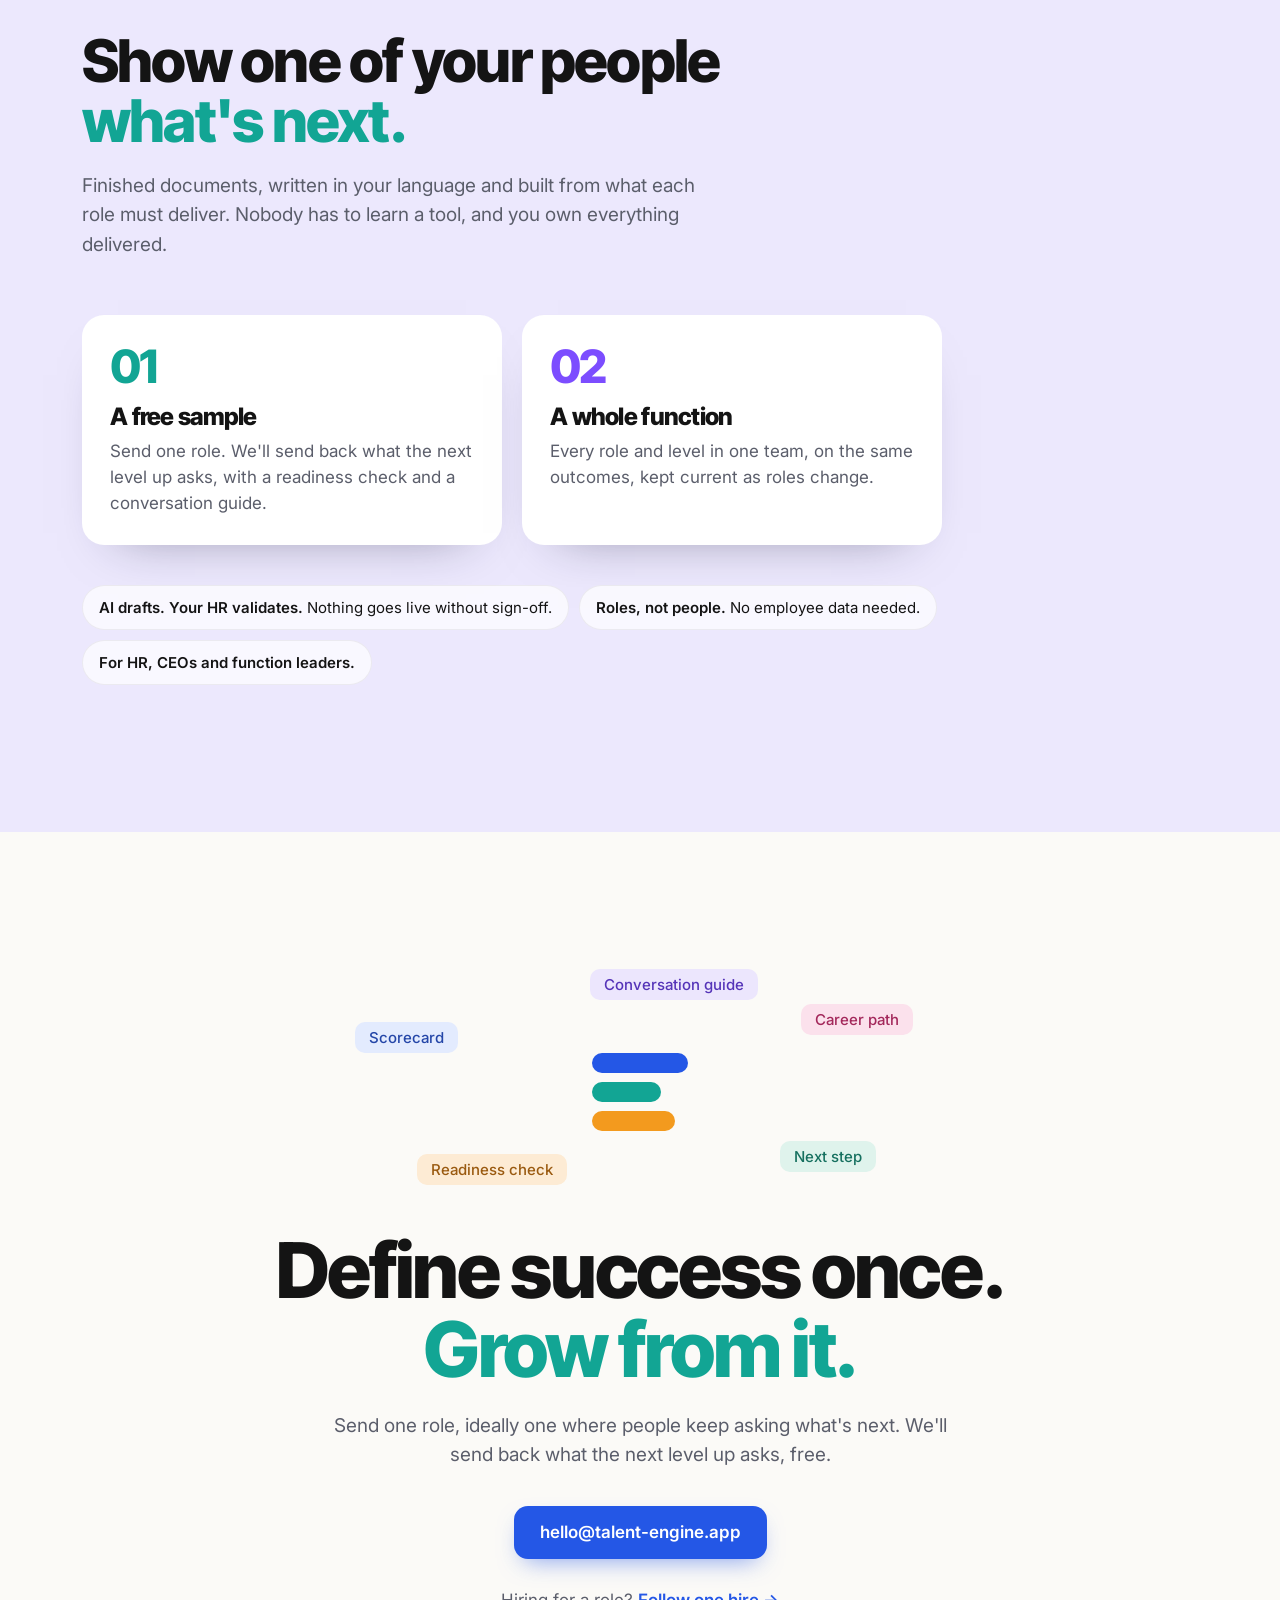
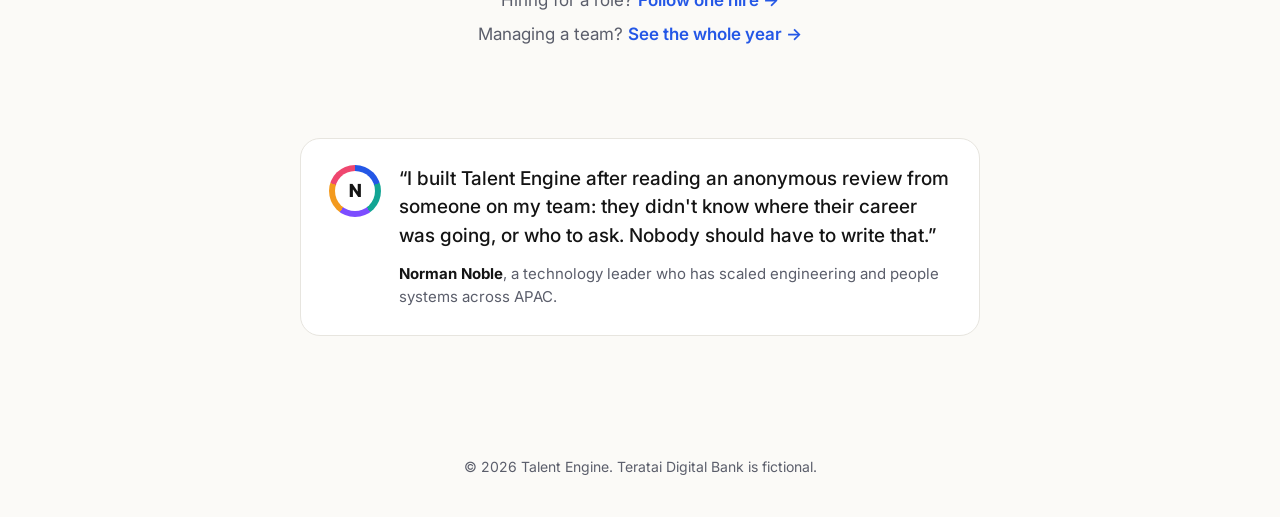
==== commit c757b935: "Performance page (/performance): the manager's year in five questions; three-page nav, cross-links, " ====
--- a/careers.html
+++ b/careers.html
@@ -18,12 +18,6 @@
 /* careers page only */
 .hero.cr{background:var(--p2)}
 .hero.cr .ring{border-color:#bfe3d7}
-.qn{position:absolute;font:600 27px/1.05 var(--hand);color:#2f3442;padding:16px 18px 18px;border-radius:6px 6px 18px 6px;box-shadow:0 20px 40px -24px rgba(20,30,80,.4);animation:float 6s ease-in-out infinite;max-width:190px}
-.qn::before{content:"";position:absolute;left:50%;top:-9px;width:54px;height:18px;transform:translateX(-50%) rotate(-3deg);background:rgba(255,255,255,.65);border-radius:3px}
-.q1{left:0;top:6%;background:#fde7c8;--r:-6deg;transform:rotate(-6deg)}
-.q2{right:-4%;top:8%;background:#f9dbe8;--r:5deg;transform:rotate(5deg);animation-delay:-2s}
-.q3{left:2%;bottom:4%;background:#e3ebfe;--r:4deg;transform:rotate(4deg);animation-delay:-4s}
-.q4{right:0;bottom:0;background:#ece6fd;--r:-4deg;transform:rotate(-4deg);animation-delay:-1s}
 .lad{list-style:none;margin:0 0 14px;padding:0;display:flex;flex-direction:column-reverse;gap:7px}
 .lad li{display:flex;align-items:center;gap:10px;font:600 13.5px/1 var(--sans);color:var(--soft)}
 .lad li i{height:10px;border-radius:5px;background:#e6e4de;flex:none}
@@ -34,14 +28,8 @@
 .hero.cr .core{width:270px}
 .lad em{white-space:nowrap;font:600 18px/1 var(--hand);font-style:normal;color:var(--c2);margin-left:auto}
 
-.problem .mess .s1{left:0;top:0}.problem .mess .s2{right:0;top:140px}.problem .mess .s3{left:6%;bottom:0;top:auto}
-
-.qs{display:grid;gap:12px;margin:48px auto 0;max-width:760px;list-style:none;padding:0;text-align:left}
-.qs .out{padding:16px 18px}
-.qs .out b{font-size:18px}
-.qs .n{font:800 15px/1 var(--display);color:var(--k);width:28px;flex:none}
-
-.step h2.long{font-size:clamp(34px,3.8vw,52px)}
+
+
 .lvl{display:flex;align-items:center;gap:12px;background:#fff;border:1px solid var(--line);border-radius:14px;padding:12px 14px;opacity:0;transform:translateX(20px);transition:opacity .5s var(--ease),transform .5s var(--ease)}
 .step.in .lvl{opacity:1;transform:none}
 .lvl .t{flex:1;font-size:15px;line-height:1.35}
@@ -55,12 +43,6 @@
 .branch{margin:16px 0 0}
 .branch .or{display:block;font:600 22px/1 var(--hand);color:var(--k);margin:0 0 8px 4px}
 .branch .lvl{border-style:dashed;transition-delay:1s}
-.status{flex:none;font:600 12px/1 var(--sans);padding:6px 9px;border-radius:999px;background:color-mix(in srgb,var(--k) 14%,#fff);color:color-mix(in srgb,var(--k) 75%,#000)}
-.status.gap{background:#fde4ea;color:#a3284b}
-.status.close{background:#fdf0dc;color:#8a5a12}
-.conv{display:grid;gap:10px}
-.conv .row .t small{color:var(--soft)}
-.steps2{grid-template-columns:repeat(2,1fr)!important;max-width:860px}
 .origin{margin:90px auto 0;max-width:680px;text-align:left;background:#fff;border:1px solid var(--line);border-radius:20px;padding:26px 28px;display:flex;gap:18px;align-items:flex-start}
 .origin .av{width:52px;height:52px;border-radius:50%;background:conic-gradient(var(--c1) 0 20%,var(--c2) 0 40%,var(--c3) 0 60%,var(--c4) 0 80%,var(--c5) 0);flex:none;display:grid;place-items:center}
 .origin .av::after{content:"N";width:40px;height:40px;border-radius:50%;background:#fff;display:grid;place-items:center;font:800 18px/1 var(--display)}
@@ -68,8 +50,6 @@
 .origin cite{display:block;margin-top:12px;font-style:normal;font-size:15px;color:var(--soft)}
 .origin cite b{color:var(--ink)}
 @media (max-width:560px){
-  .qn{font-size:22px;max-width:150px;padding:12px 14px}
-  .steps2{grid-template-columns:1fr!important}
   .origin{flex-direction:column}
 }
 </style>
@@ -78,8 +58,8 @@
 
 <header class="bar">
   <div class="wrap">
-    <a class="logo" href="index.html"><svg viewBox="0 0 32 32" aria-hidden="true"><rect x="5" y="6" width="22" height="5" rx="2.5" fill="#2457e6"/><rect x="5" y="13.5" width="16" height="5" rx="2.5" fill="#12a594"/><rect x="5" y="21" width="19" height="5" rx="2.5" fill="#f39a1e"/></svg>Talent Engine</a>
-    <nav><a href="index.html">Hiring</a><a href="careers.html" aria-current="page" class="here">Careers</a><a class="pill-btn" href="mailto:hello@talent-engine.app?subject=One%20role%27s%20next%20step">Send us a role</a></nav>
+    <a class="logo" href="index.html"><svg viewBox="0 0 32 32" aria-hidden="true"><rect x="5" y="6" width="22" height="5" rx="2.5" fill="#2457e6"/><rect x="5" y="13.5" width="16" height="5" rx="2.5" fill="#12a594"/><rect x="5" y="21" width="19" height="5" rx="2.5" fill="#f39a1e"/></svg><span class="lt">Talent Engine</span></a>
+    <nav><a href="index.html">Hiring</a><a href="careers.html" aria-current="page" class="here">Careers</a><a href="performance.html">Performance</a><a class="pill-btn" href="mailto:hello@talent-engine.app?subject=One%20role%27s%20next%20step">Send us a role</a></nav>
   </div>
 </header>
 
@@ -169,6 +149,7 @@
       <span class="who">The engineer</span>
       <p class="copy">Not a rating out of five. The outcomes they were hired against, with the evidence beside each one, so the engineer and their manager read from the same page.</p>
       <ul class="tags"><li>Outcome scorecard</li><li>Evidence log</li></ul>
+      <a class="more" href="performance.html">See the whole year →</a>
     </div>
     <div class="mockcol">
       <div class="win">
@@ -349,6 +330,7 @@
     <p>Send one role, ideally one where people keep asking what's next. We'll send back what the next level up asks, free.</p>
     <div class="ctas"><a class="btn" href="mailto:hello@talent-engine.app?subject=One%20role%27s%20next%20step">hello@talent-engine.app</a></div>
     <p class="cross">Hiring for a role? <a href="index.html#journey">Follow one hire →</a></p>
+    <p class="cross" style="margin-top:8px!important">Managing a team? <a href="performance.html">See the whole year →</a></p>
     <div class="origin"><span class="av" aria-hidden="true"></span>
       <div><blockquote>“I built Talent Engine after reading an anonymous review from someone on my team: they didn't know where their career was going, or who to ask. Nobody should have to write that.”</blockquote>
       <cite><b>Norman Noble</b>, a technology leader who has scaled engineering and people systems across APAC.</cite></div>
--- a/site.css
+++ b/site.css
@@ -226,6 +226,31 @@
 .more:hover{border-bottom-color:var(--k)}
 .cross{font-size:17px!important;margin-top:28px!important}
 .cross a{color:var(--blue);font-weight:600;text-decoration:none}
-@media (max-width:960px){.bar nav a.here,.bar nav a[href="careers.html"],.bar nav a[href="index.html"]{display:inline}}
+@media (max-width:960px){.bar nav a.here,.bar nav a[href="careers.html"],.bar nav a[href="index.html"],.bar nav a[href="performance.html"]{display:inline}}
 @media (max-width:560px){.bar nav{gap:14px;font-size:14px}.bar .pill-btn{display:none}}
 .question .eyebrow{margin:0 auto}
+
+/* shared story parts: sticky-note questions, question list, statuses, three-scrap problem */
+.qn{position:absolute;font:600 27px/1.05 var(--hand);color:#2f3442;padding:16px 18px 18px;border-radius:6px 6px 18px 6px;box-shadow:0 20px 40px -24px rgba(20,30,80,.4);animation:float 6s ease-in-out infinite;max-width:190px}
+.qn::before{content:"";position:absolute;left:50%;top:-9px;width:54px;height:18px;transform:translateX(-50%) rotate(-3deg);background:rgba(255,255,255,.65);border-radius:3px}
+.q1{left:0;top:6%;background:#fde7c8;--r:-6deg;transform:rotate(-6deg)}
+.q2{right:-4%;top:8%;background:#f9dbe8;--r:5deg;transform:rotate(5deg);animation-delay:-2s}
+.q3{left:2%;bottom:4%;background:#e3ebfe;--r:4deg;transform:rotate(4deg);animation-delay:-4s}
+.q4{right:0;bottom:0;background:#ece6fd;--r:-4deg;transform:rotate(-4deg);animation-delay:-1s}
+.problem .mess .s1{left:0;top:0}.problem .mess .s2{right:0;top:140px}.problem .mess .s3{left:6%;bottom:0;top:auto}
+.qs{display:grid;gap:12px;margin:48px auto 0;max-width:760px;list-style:none;padding:0;text-align:left}
+.qs .out{padding:16px 18px}
+.qs .out b{font-size:18px}
+.qs .n{font:800 15px/1 var(--display);color:var(--k);width:28px;flex:none}
+.step h2.long{font-size:clamp(34px,3.8vw,52px)}
+.status{flex:none;font:600 12px/1 var(--sans);padding:6px 9px;border-radius:999px;background:color-mix(in srgb,var(--k) 14%,#fff);color:color-mix(in srgb,var(--k) 75%,#000)}
+.status.gap{background:#fde4ea;color:#a3284b}
+.status.close{background:#fdf0dc;color:#8a5a12}
+.conv{display:grid;gap:10px}
+.conv .row .t small{color:var(--soft)}
+.steps2{grid-template-columns:repeat(2,1fr)!important;max-width:860px}
+@media (max-width:560px){
+  .qn{font-size:22px;max-width:150px;padding:12px 14px}
+  .steps2{grid-template-columns:1fr!important}
+}
+@media (max-width:560px){.logo .lt{display:none}}
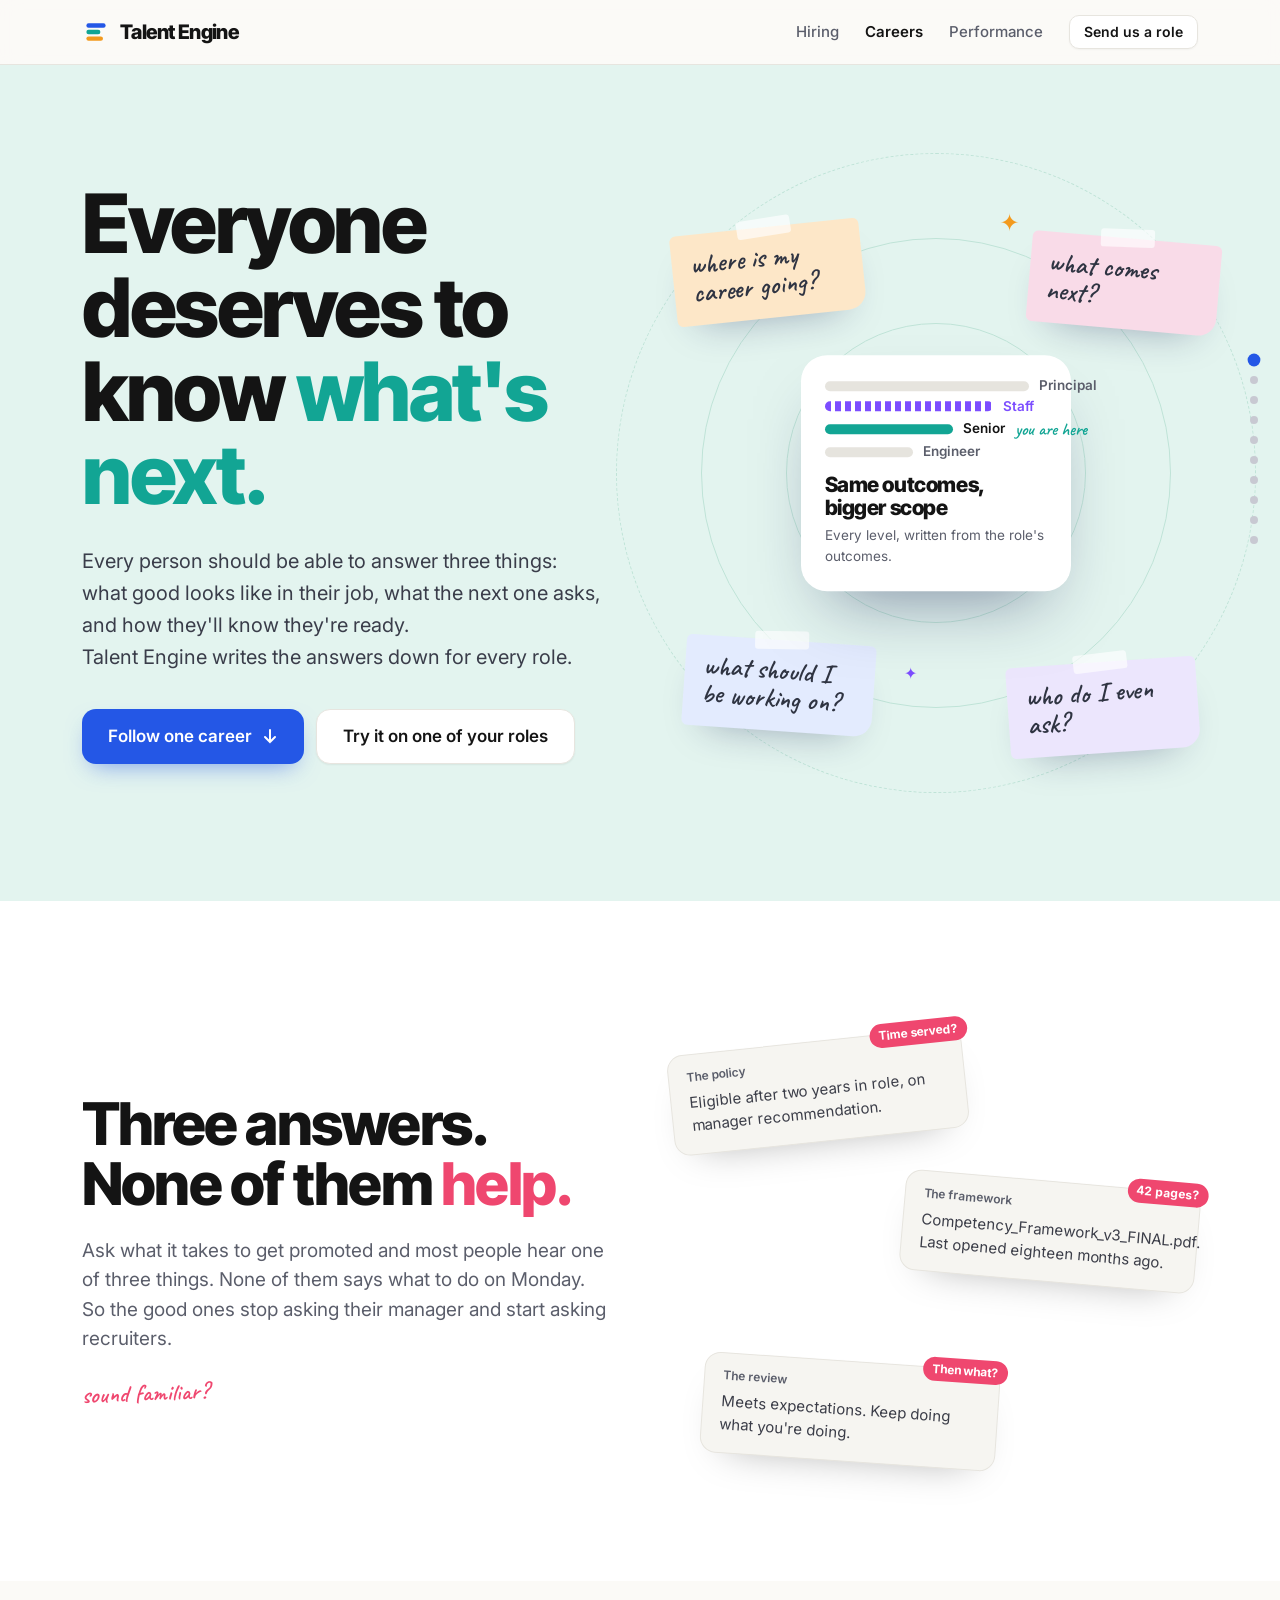
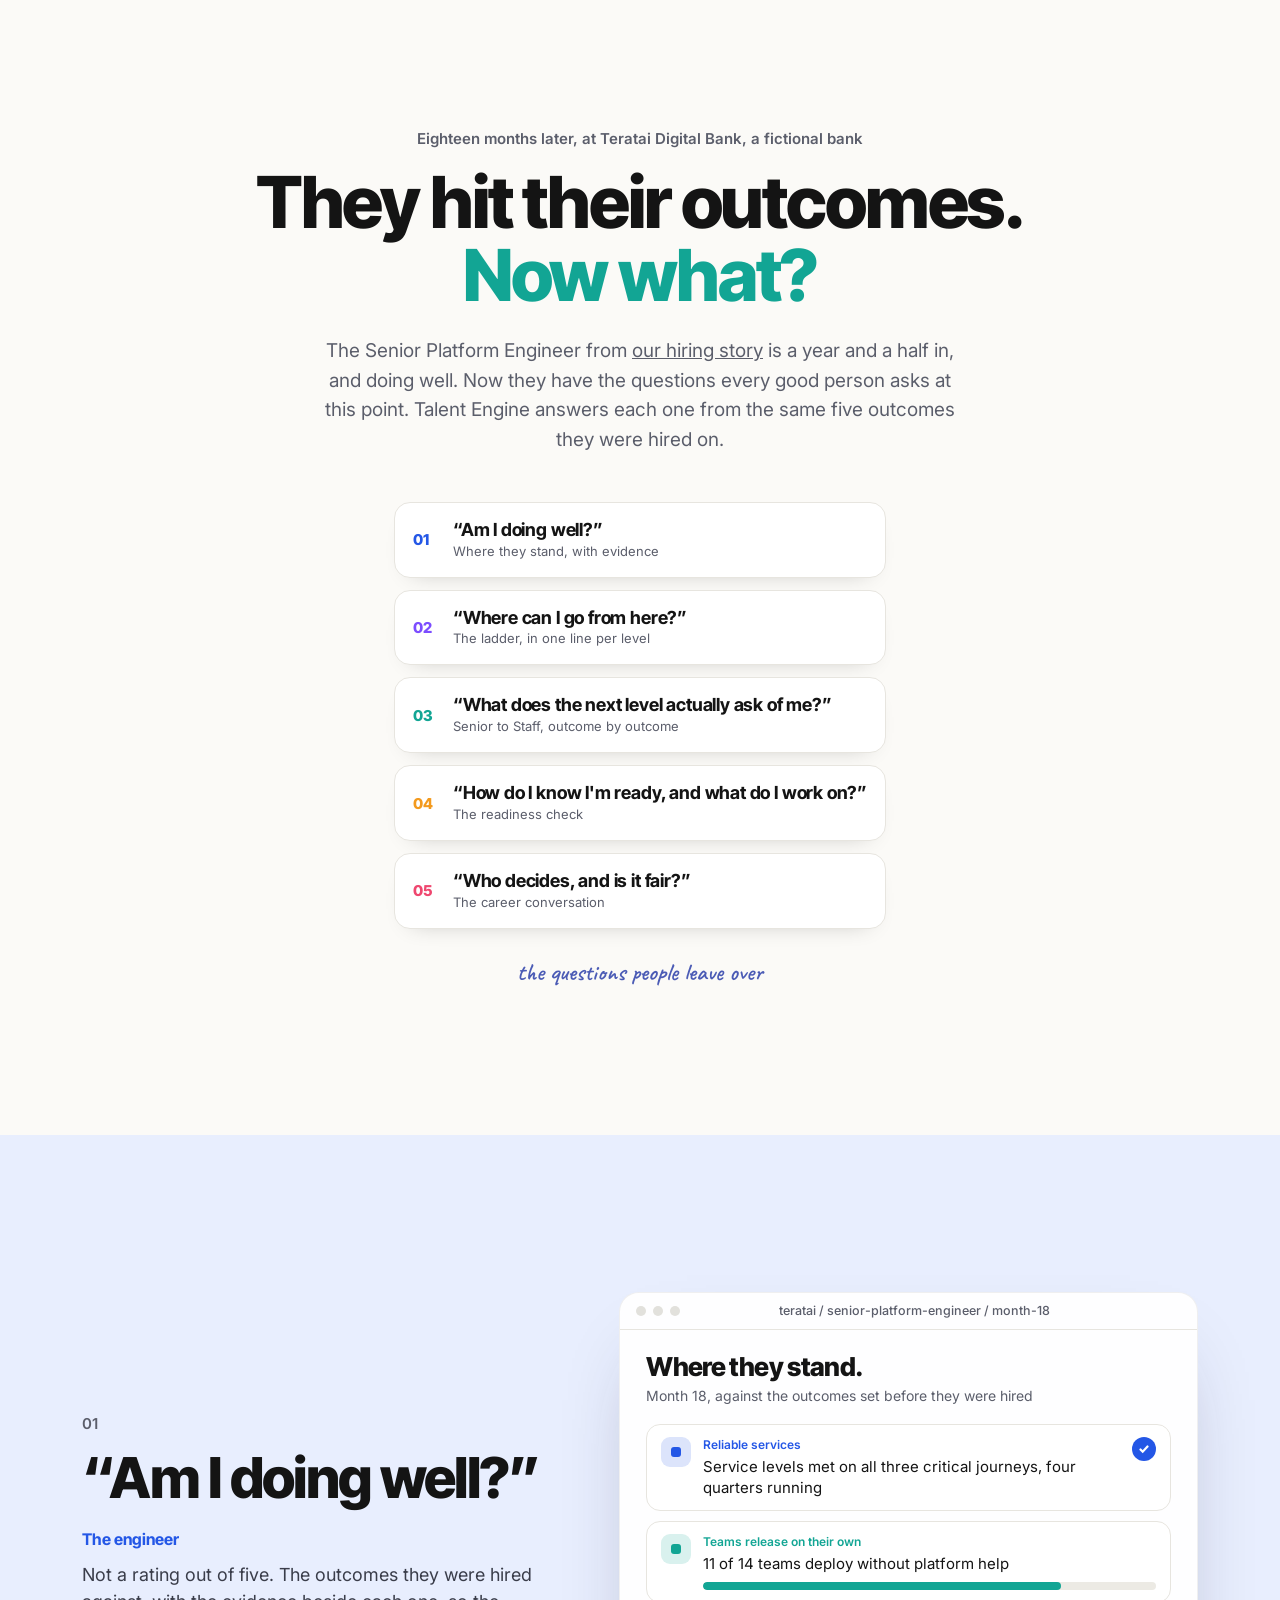
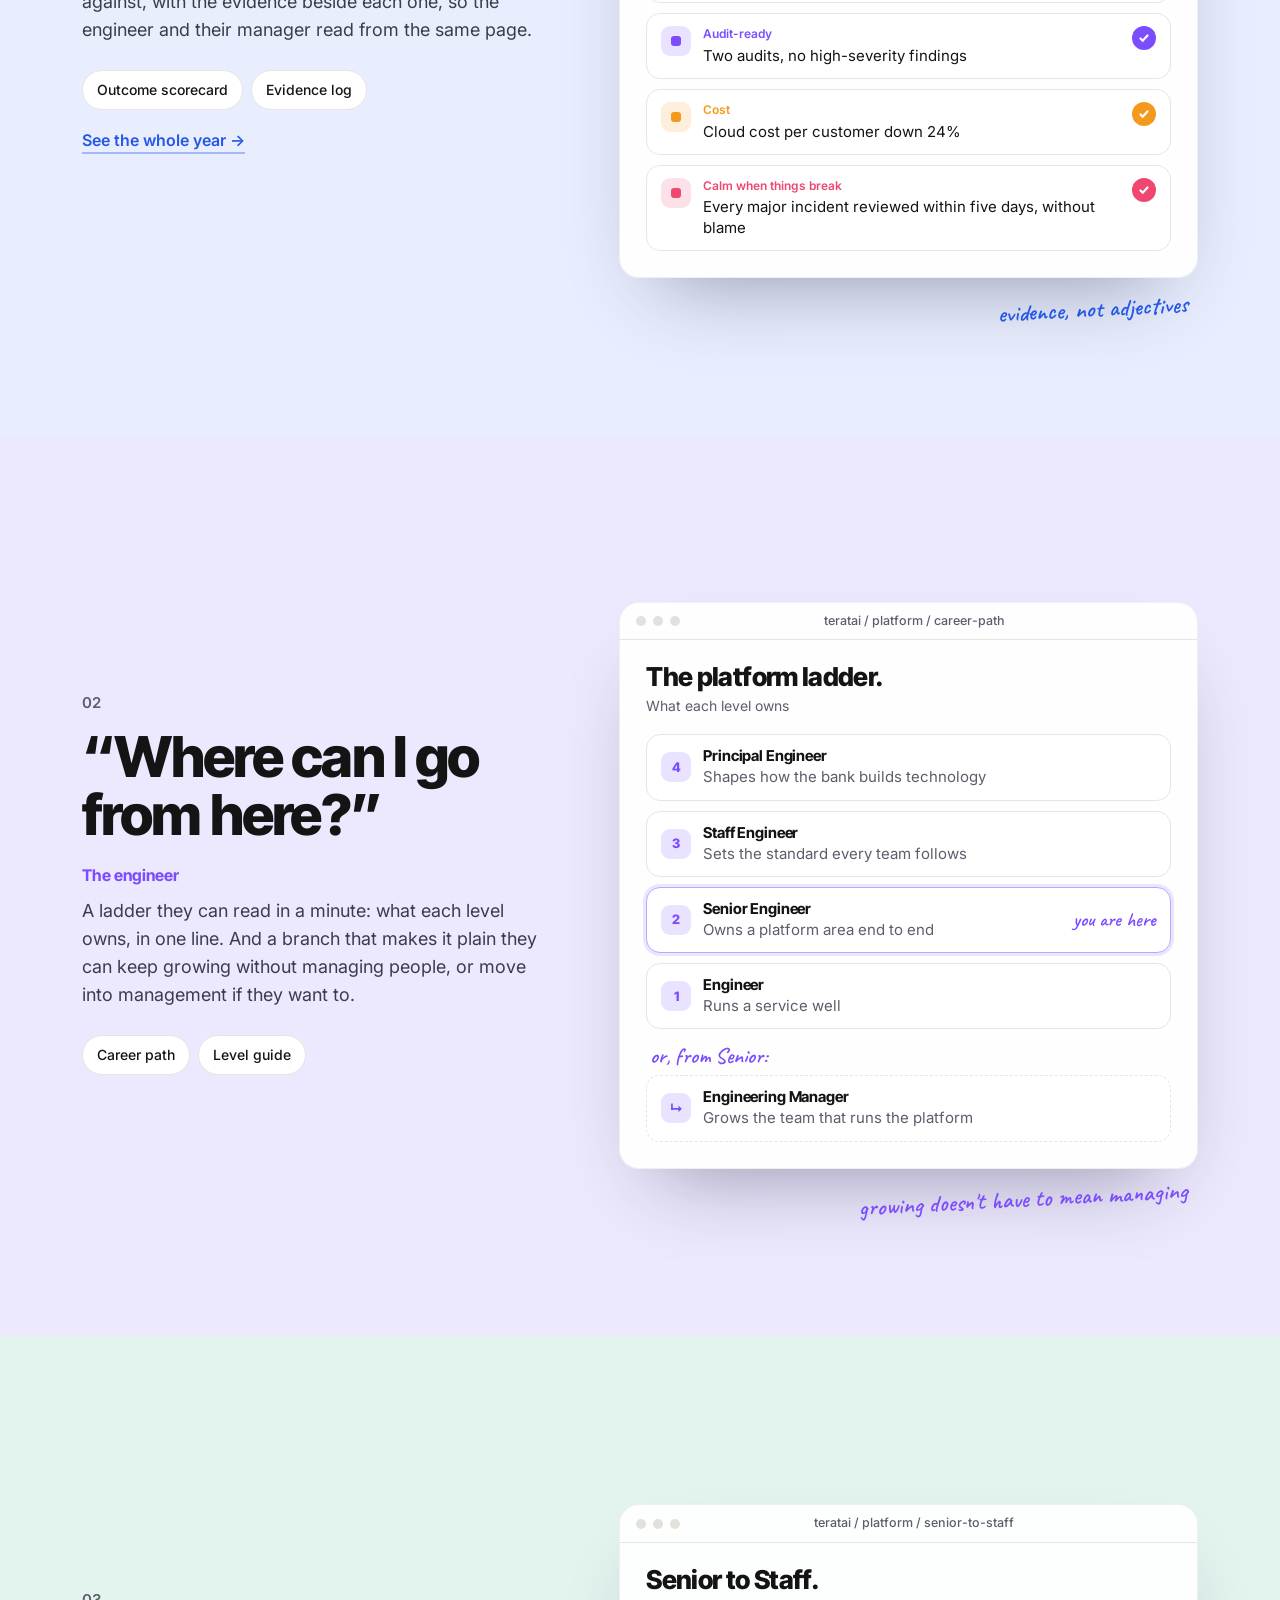
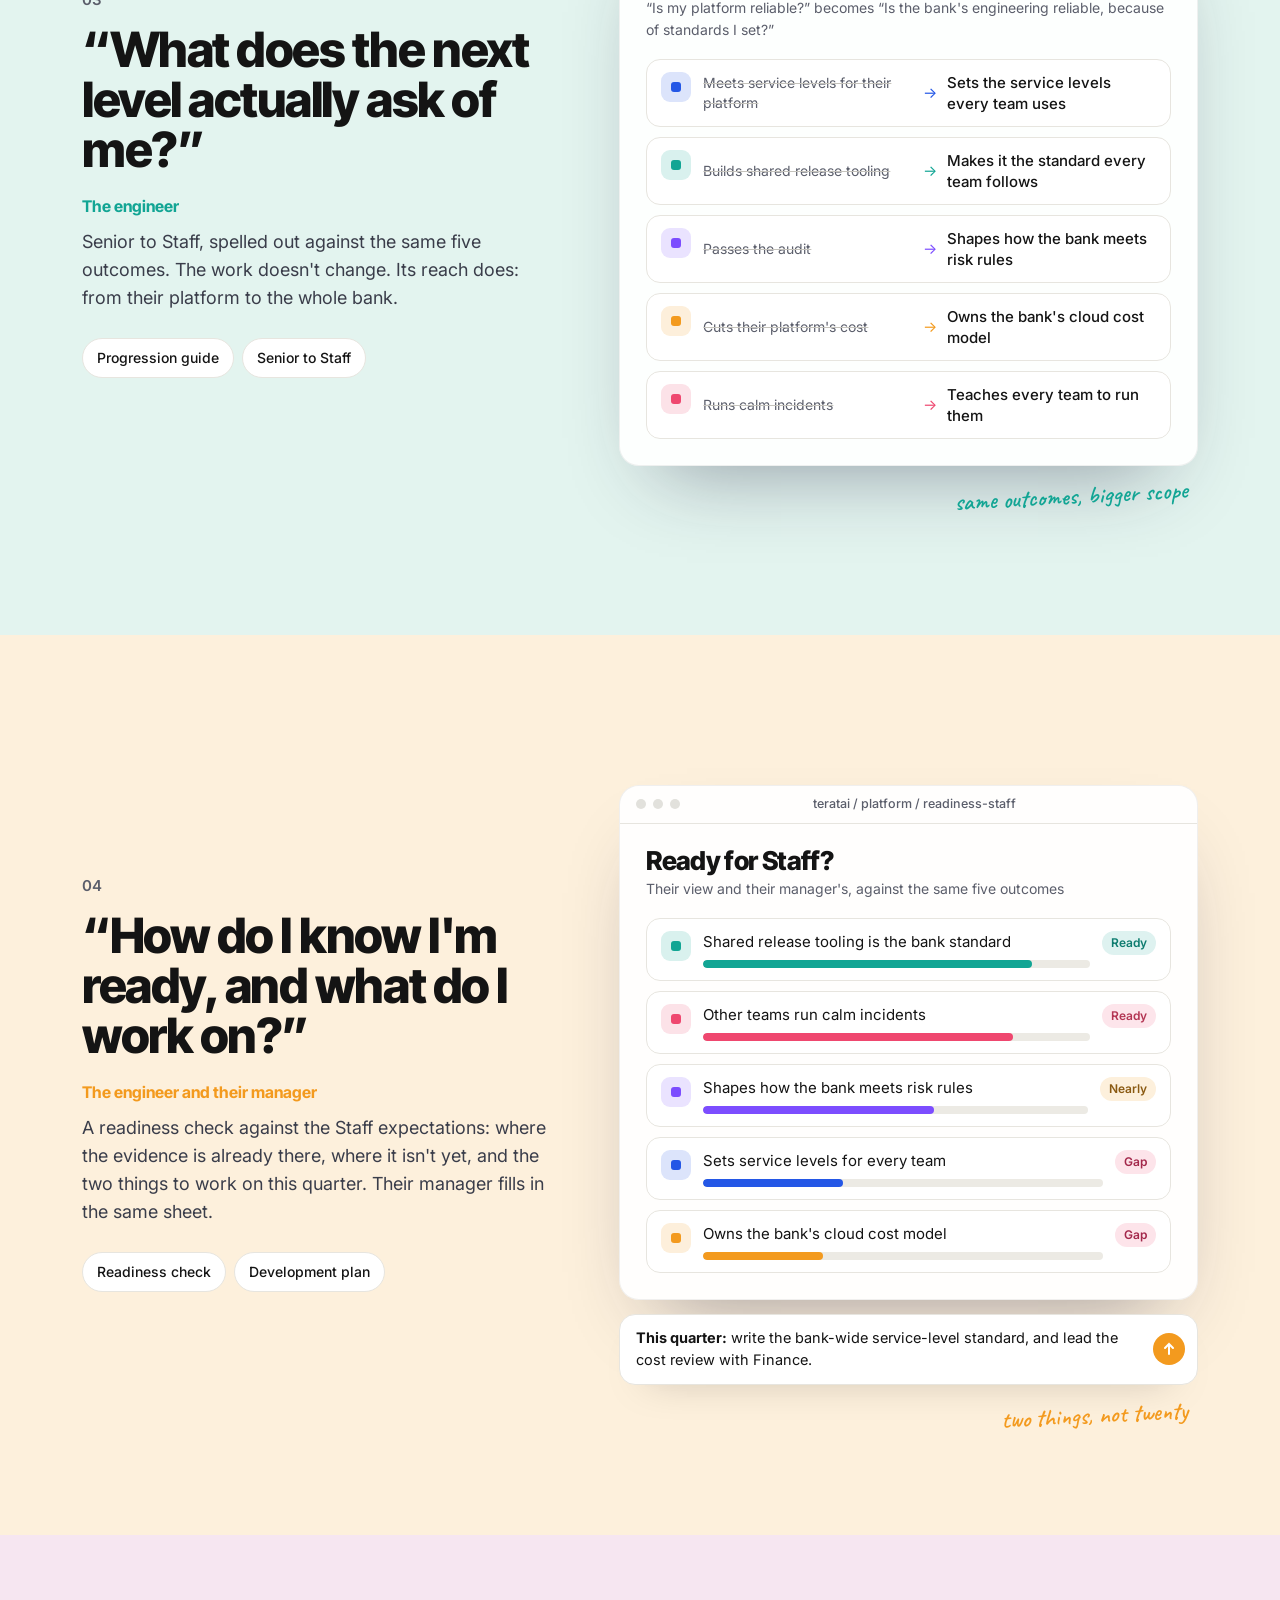
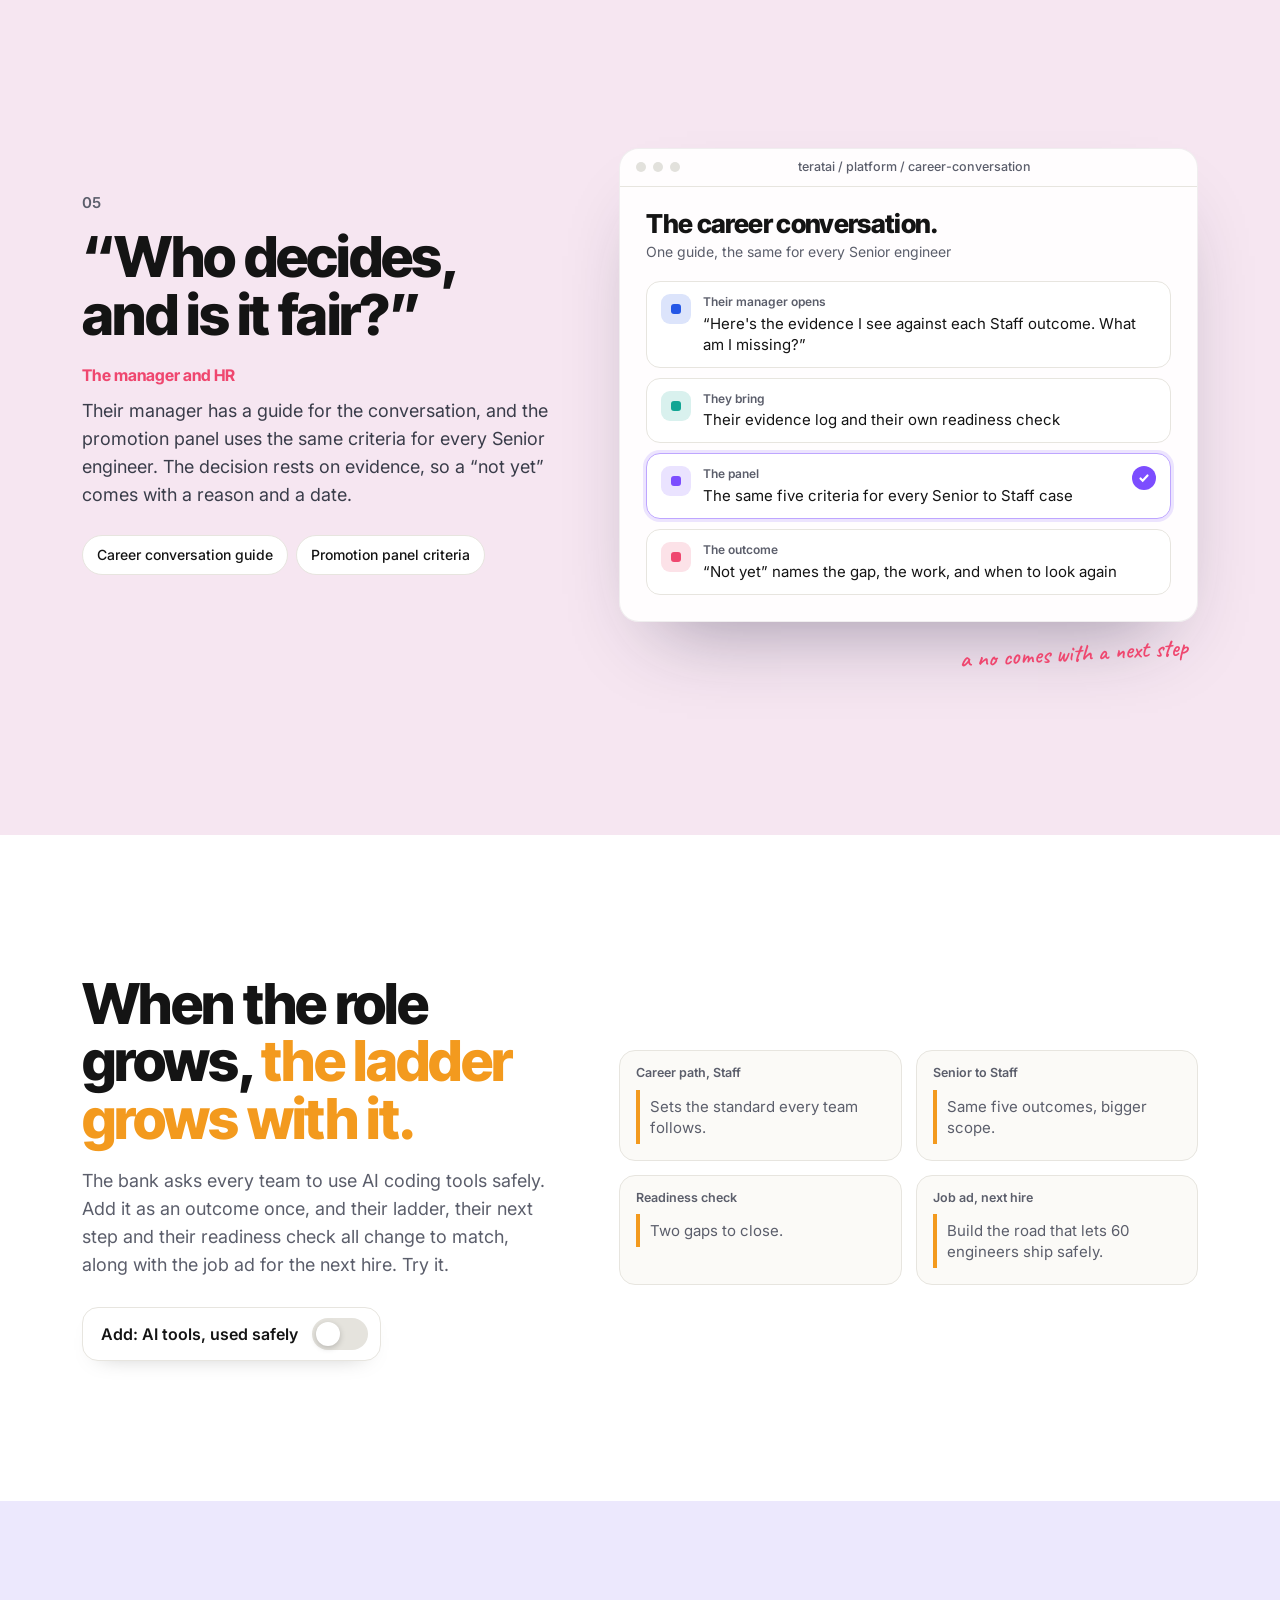
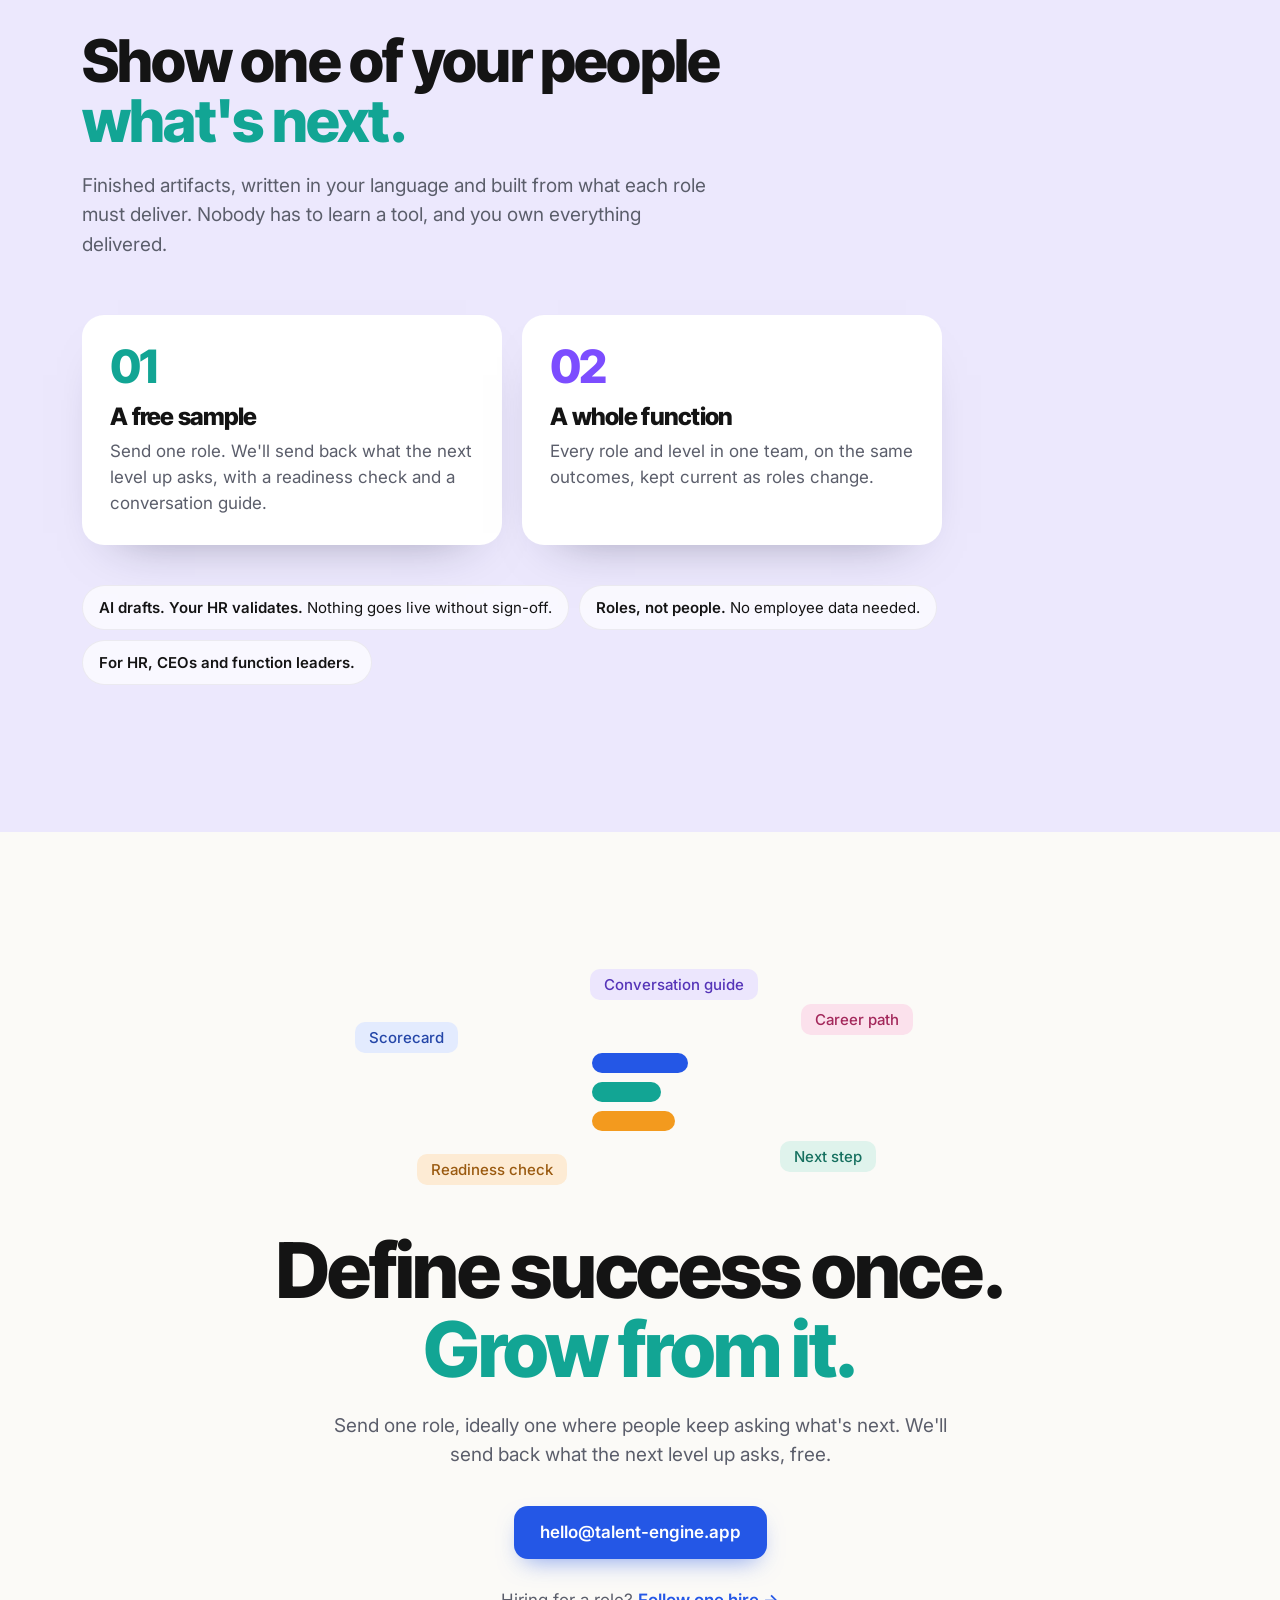
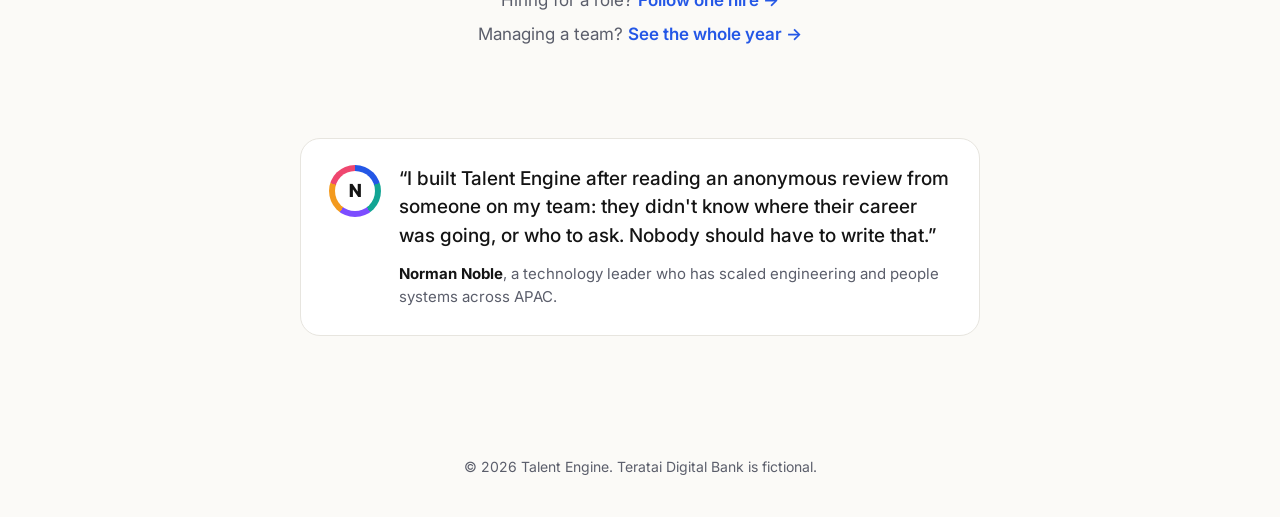
==== commit 786520a6: "Hiring hero: one definition of / success. on its own lines; new card copy; documents → artifacts sit" ====
--- a/careers.html
+++ b/careers.html
@@ -307,7 +307,7 @@
 <section class="offer" id="start">
   <div class="wrap">
     <h2>Show one of your people <span style="color:var(--c2)">what's next.</span></h2>
-    <p class="lead">Finished documents, written in your language and built from what each role must deliver. Nobody has to learn a tool, and you own everything delivered.</p>
+    <p class="lead">Finished artifacts, written in your language and built from what each role must deliver. Nobody has to learn a tool, and you own everything delivered.</p>
     <ol class="steps3 steps2">
       <li class="k2"><div class="n">01</div><h3>A free sample</h3><p>Send one role. We'll send back what the next level up asks, with a readiness check and a conversation guide.</p></li>
       <li class="k3"><div class="n">02</div><h3>A whole function</h3><p>Every role and level in one team, on the same outcomes, kept current as roles change.</p></li>
--- a/site.css
+++ b/site.css
@@ -254,3 +254,6 @@
   .steps2{grid-template-columns:1fr!important}
 }
 @media (max-width:560px){.logo .lt{display:none}}
+.hero .h1-home{font-size:clamp(46px,4.8vw,80px)}
+.hero .lines{max-width:31em}
+@media (min-width:961px){.nw{white-space:nowrap}}
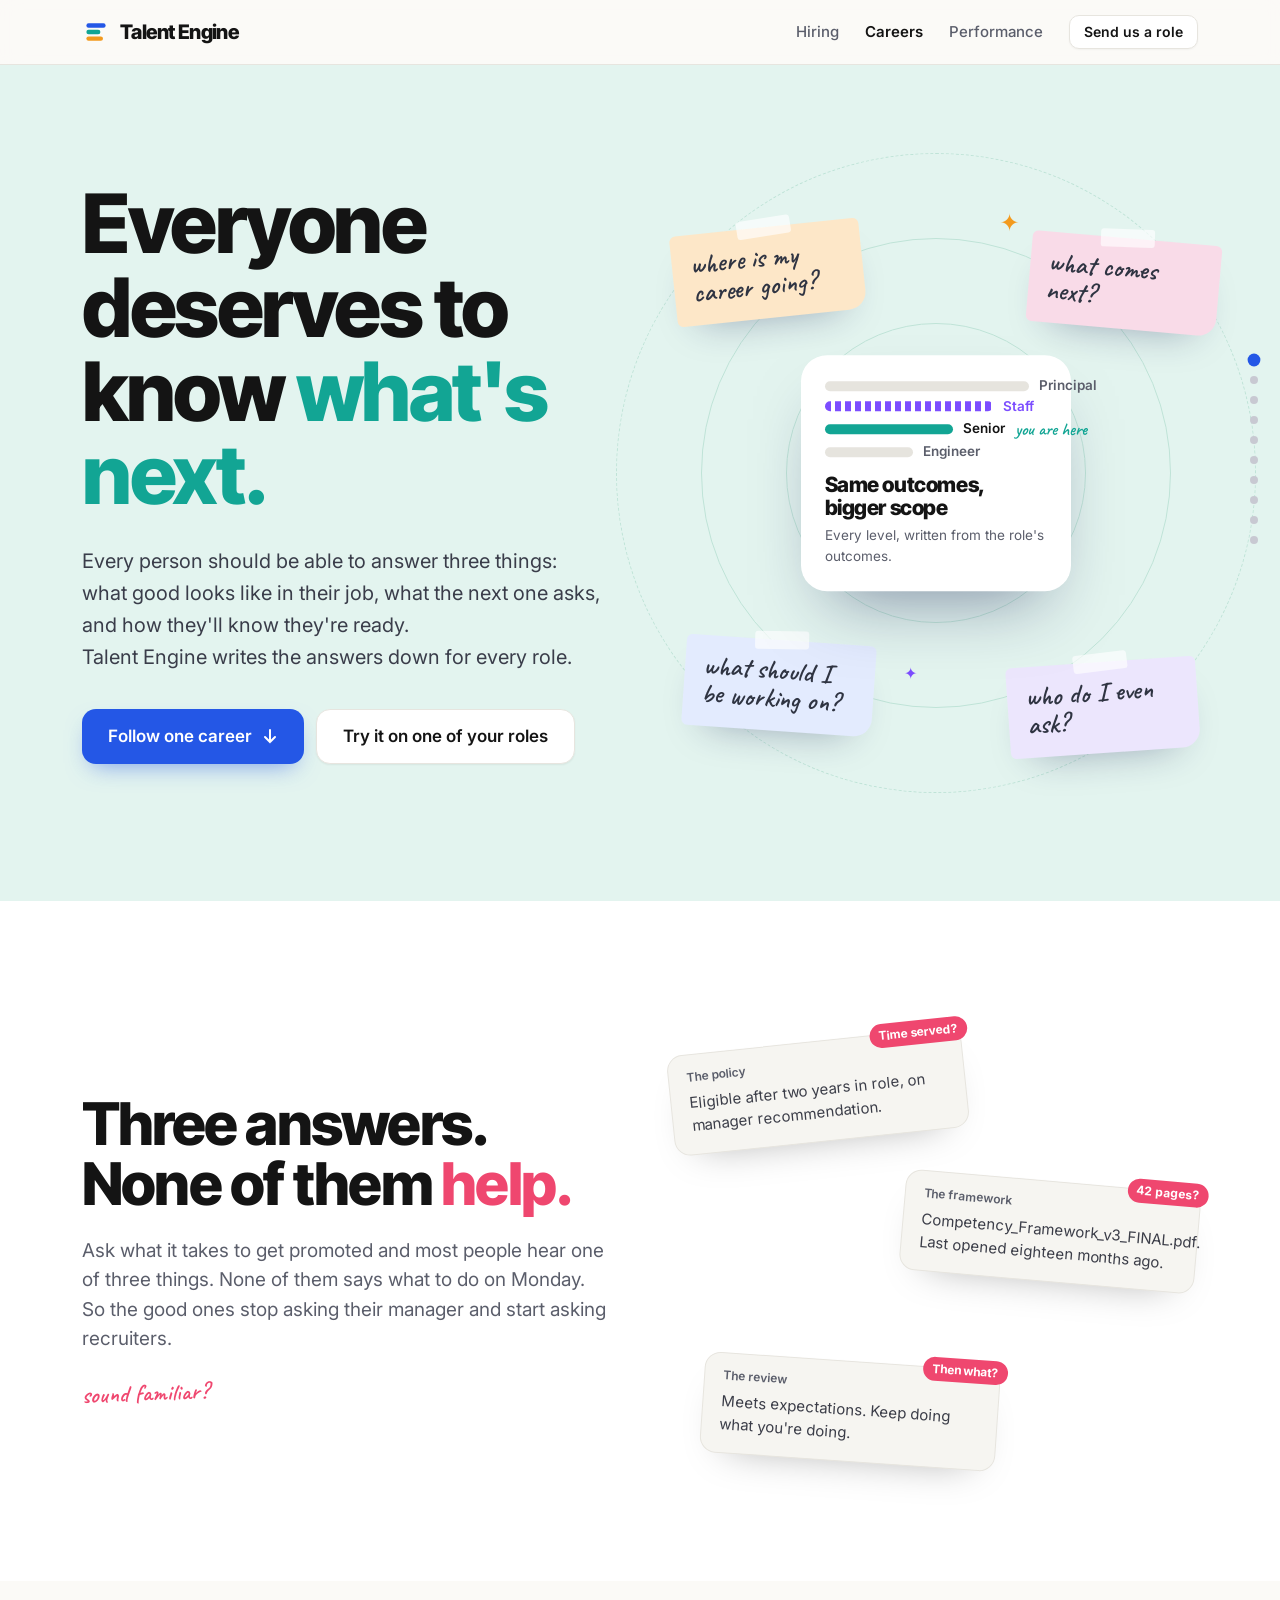
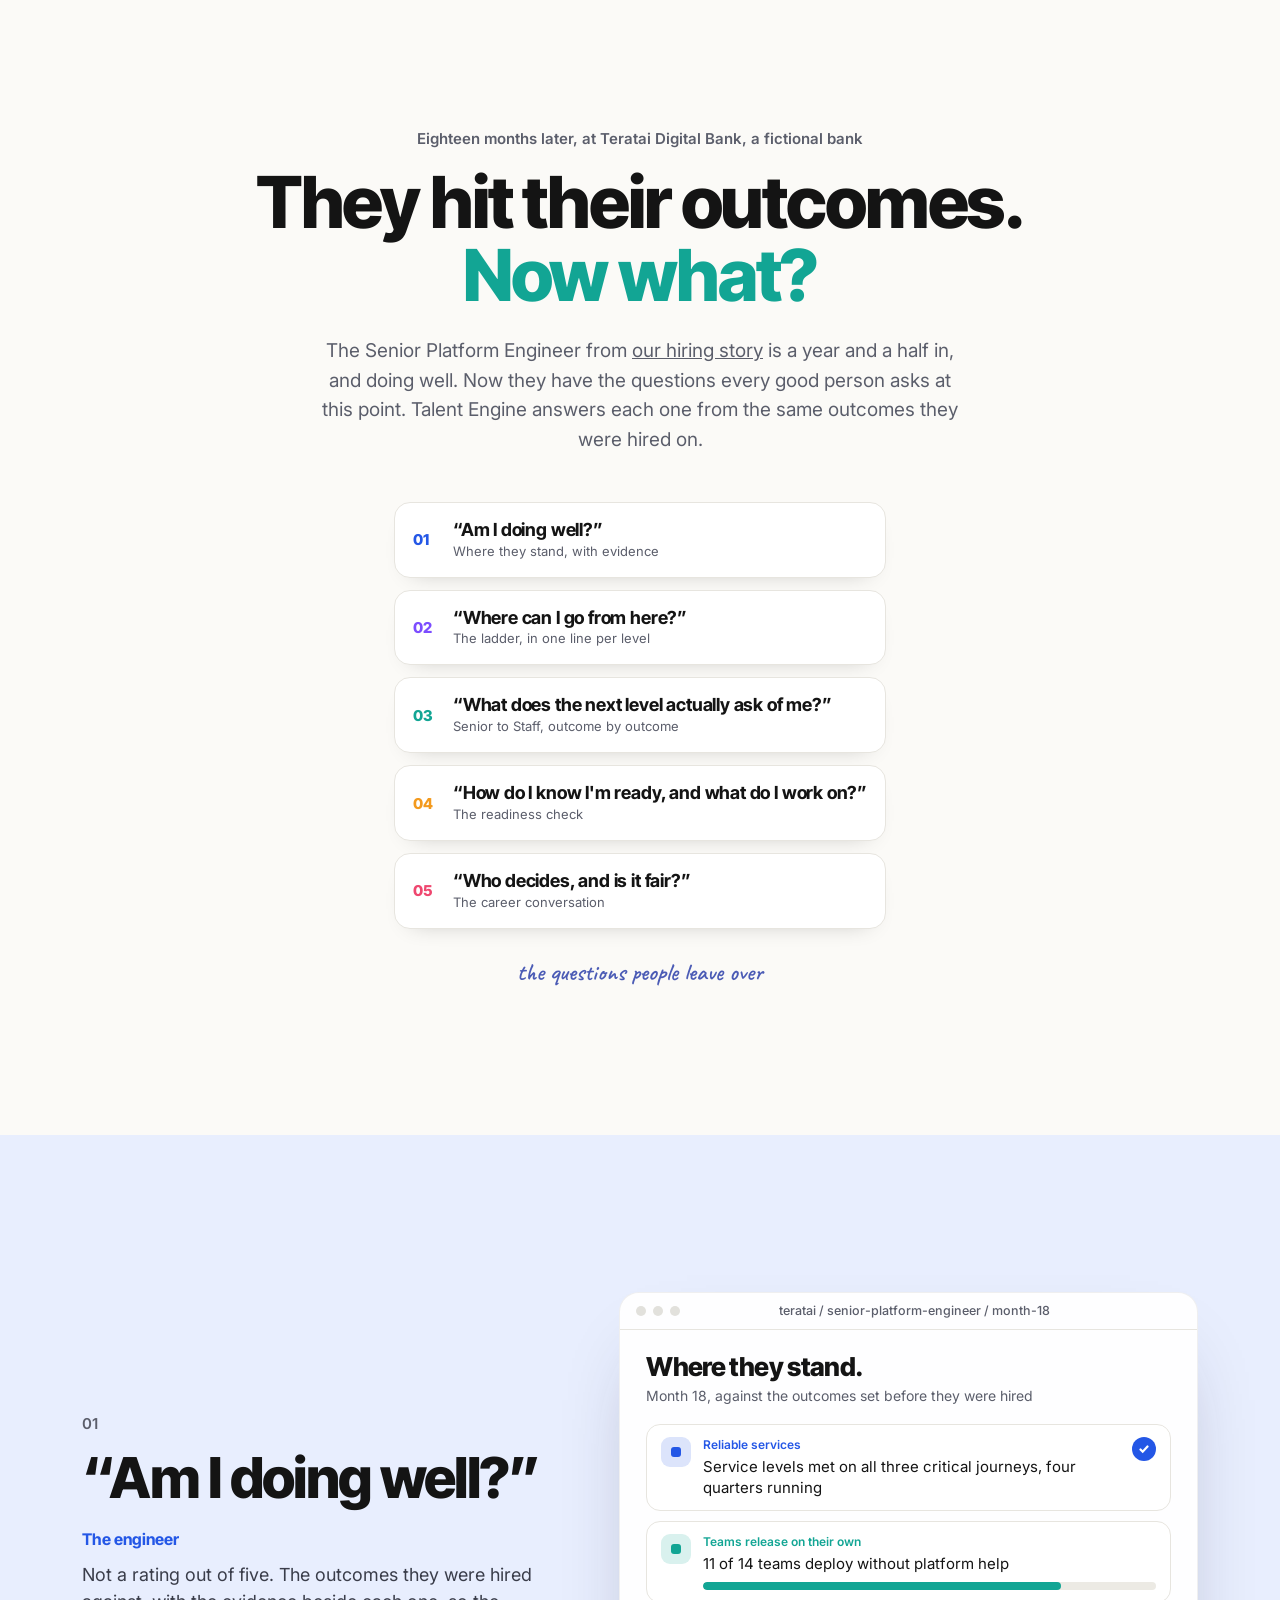
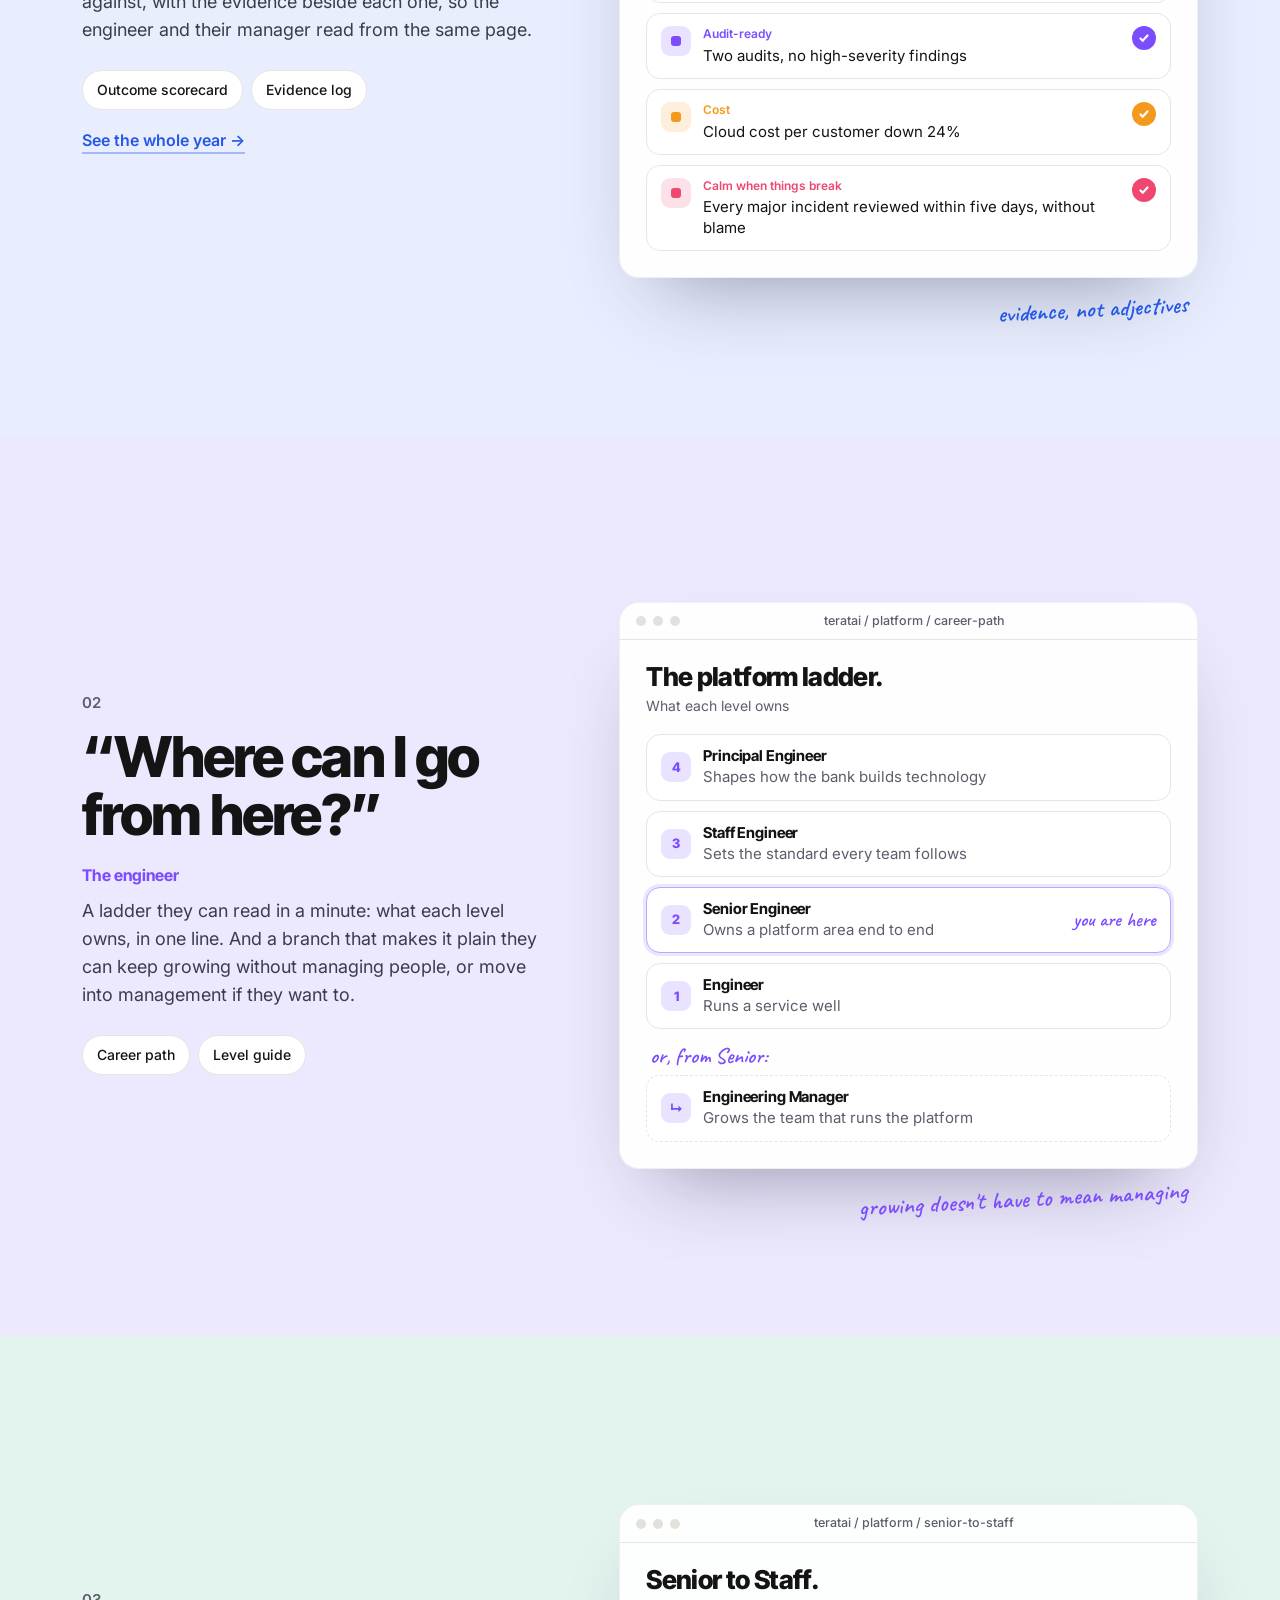
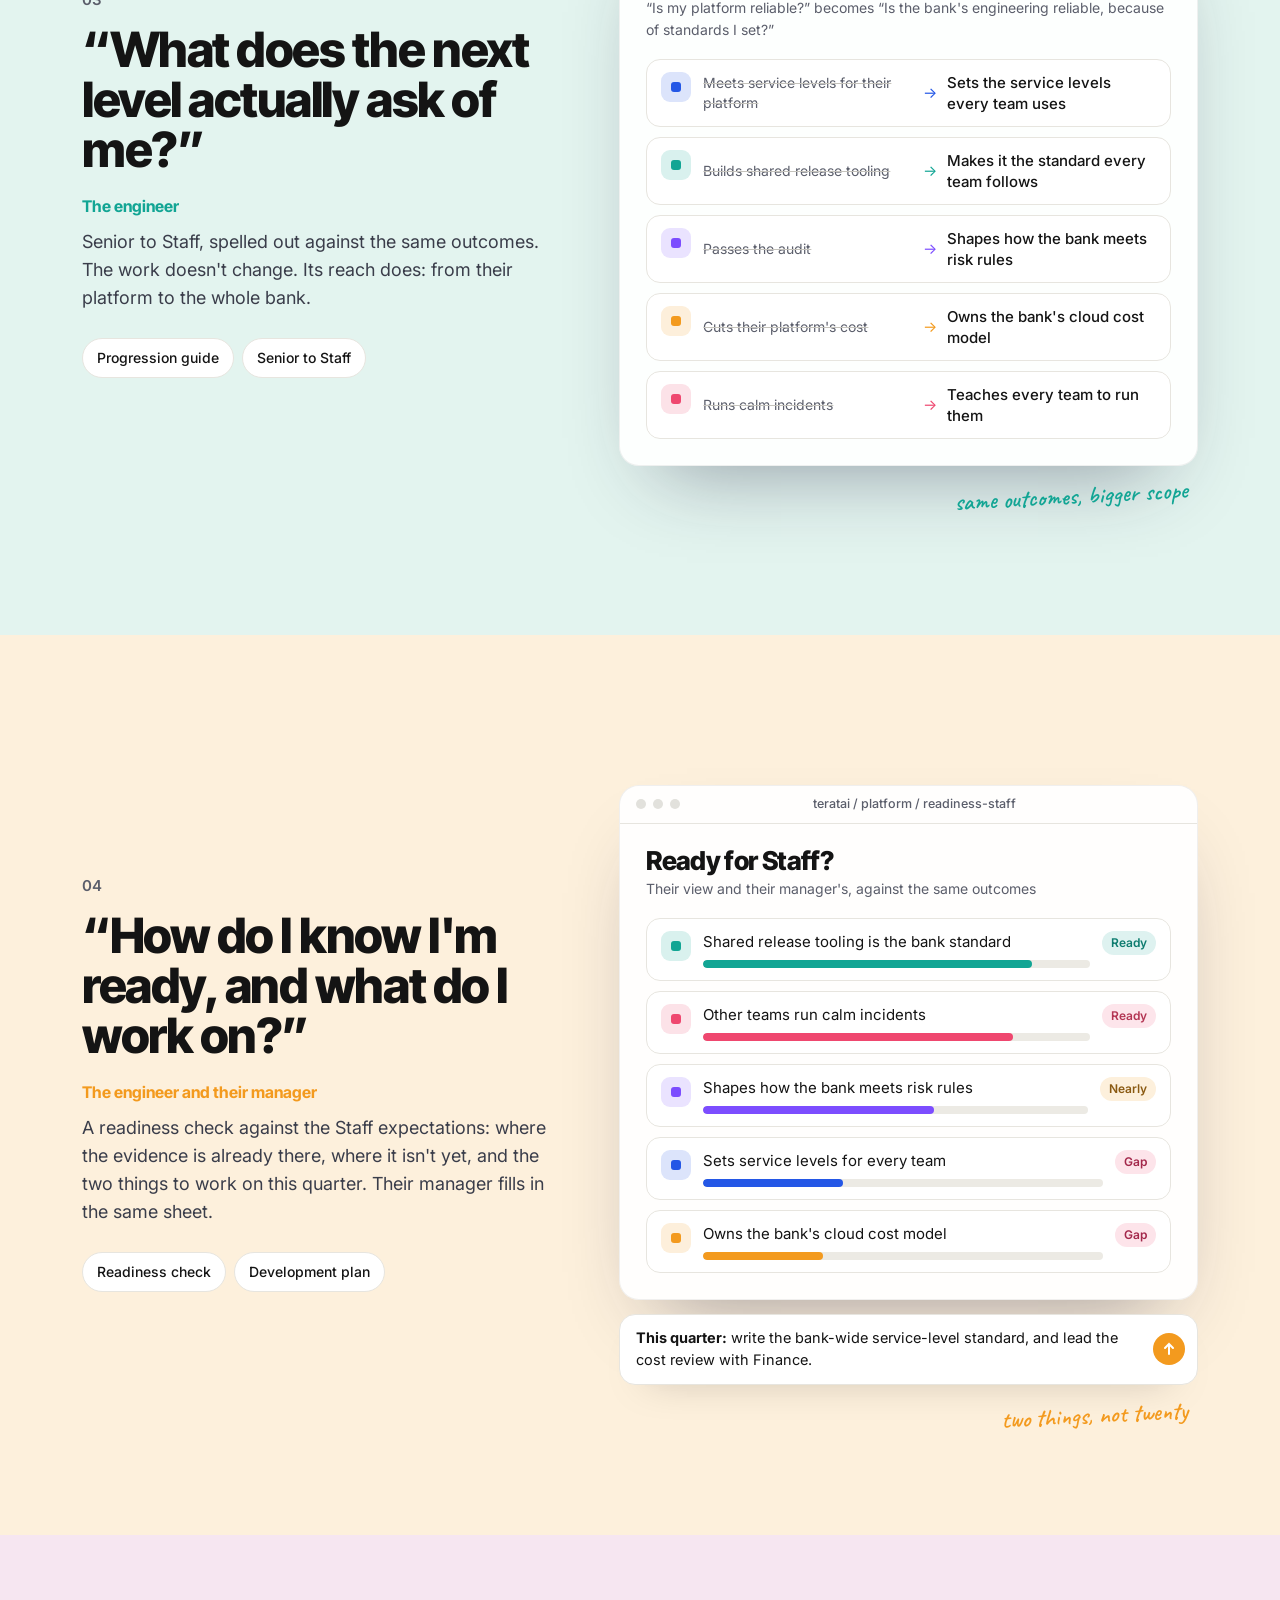
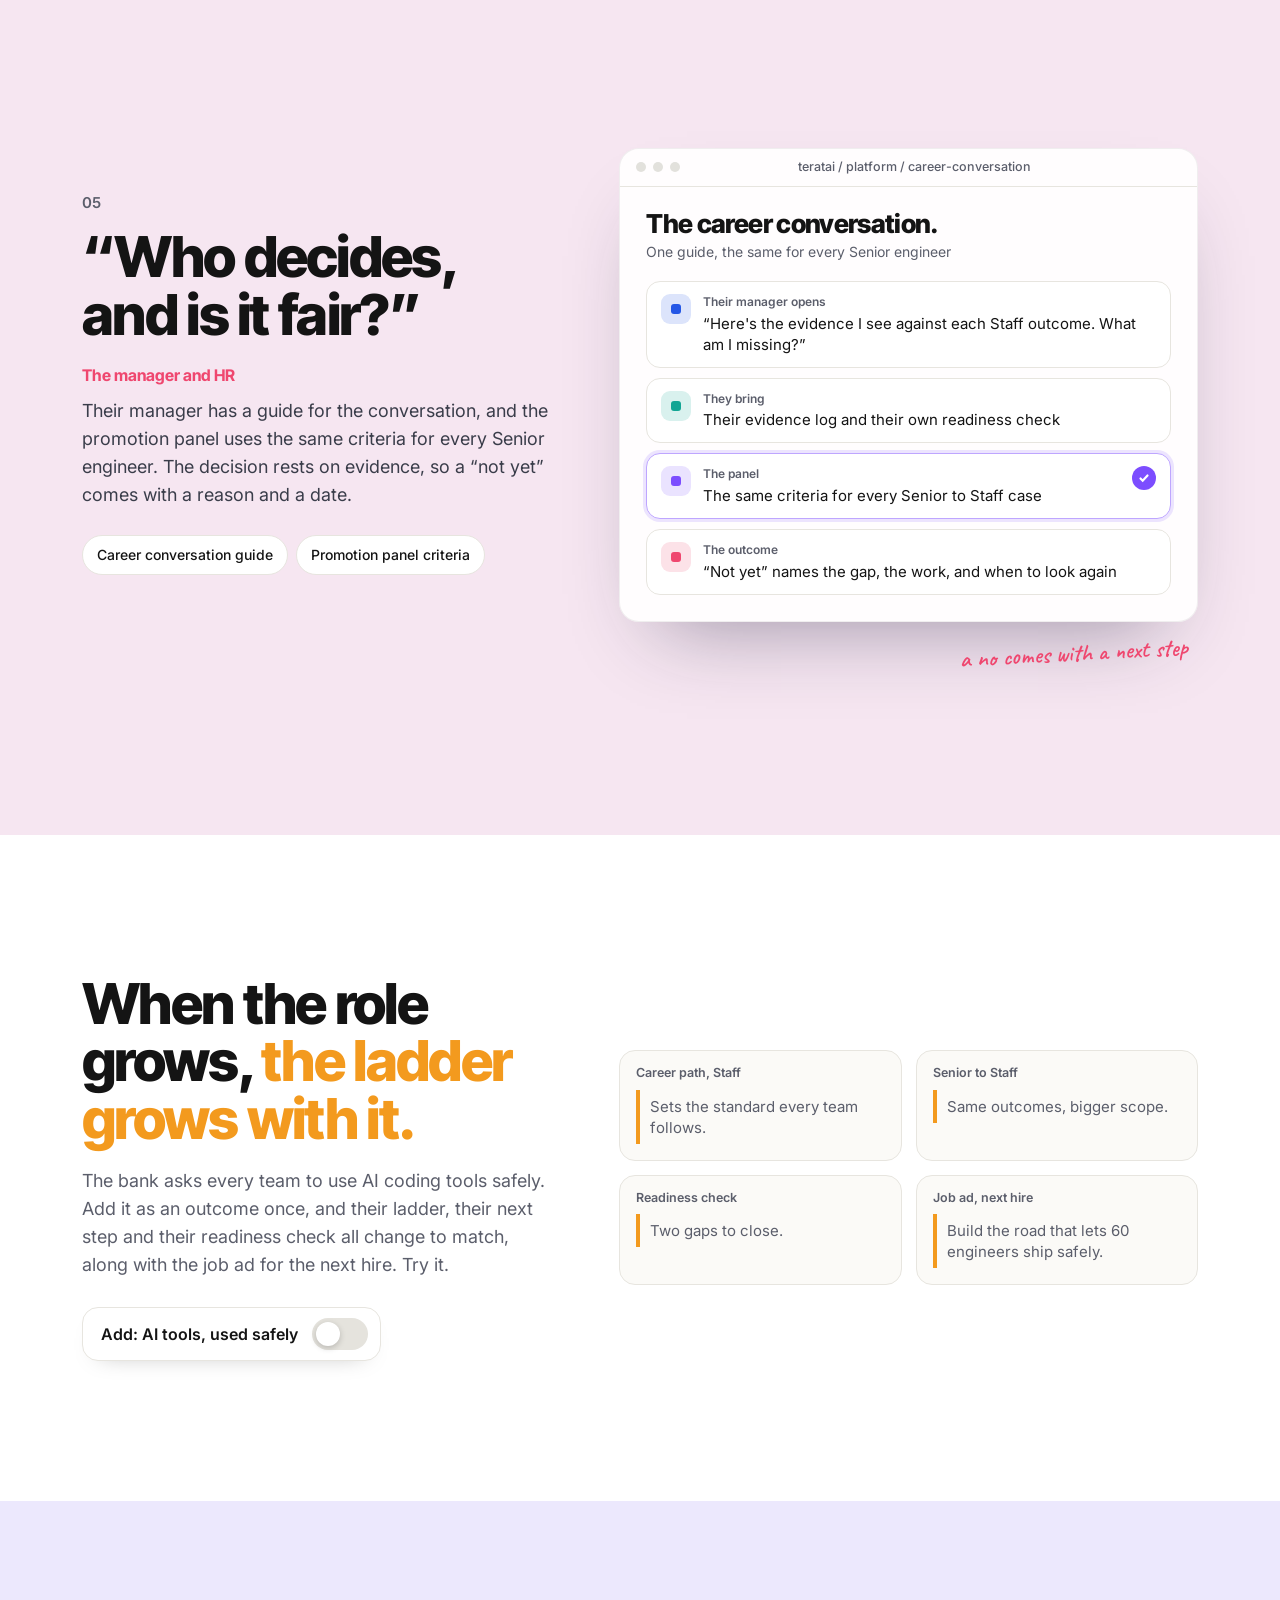
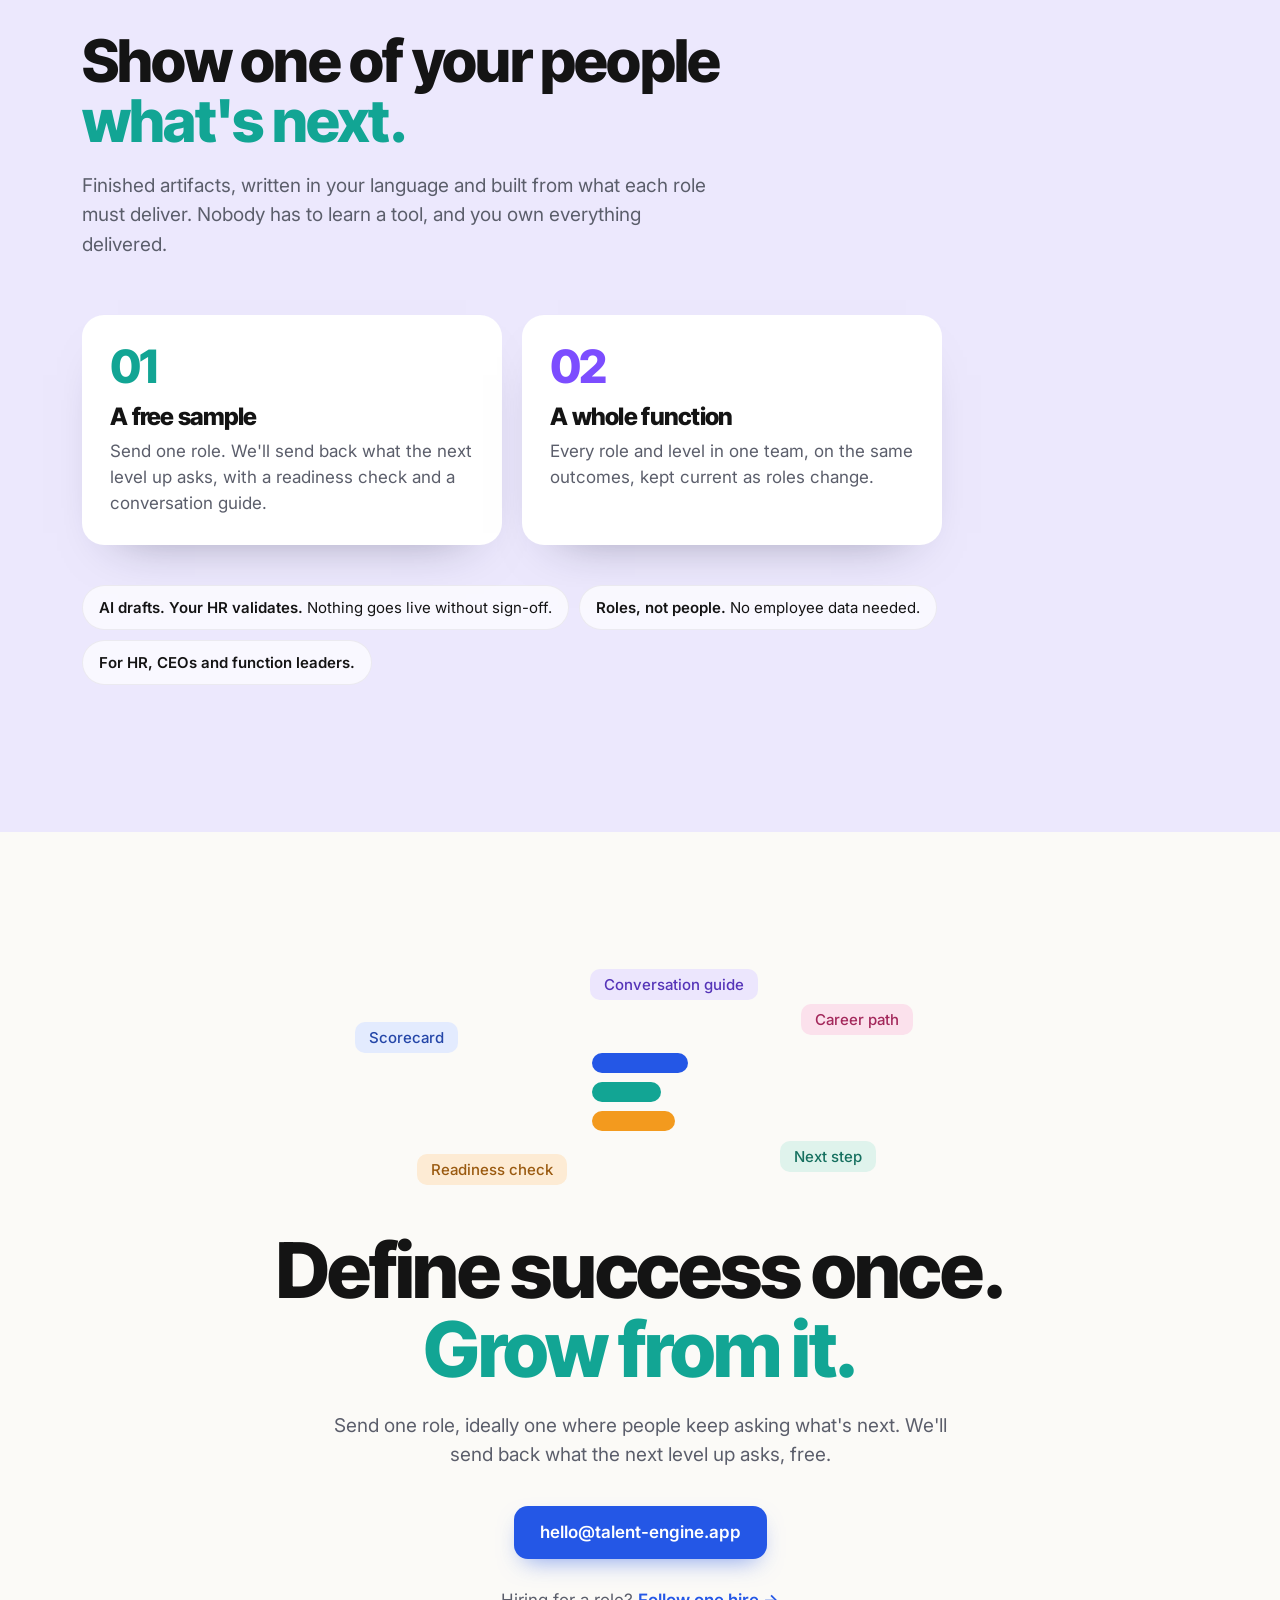
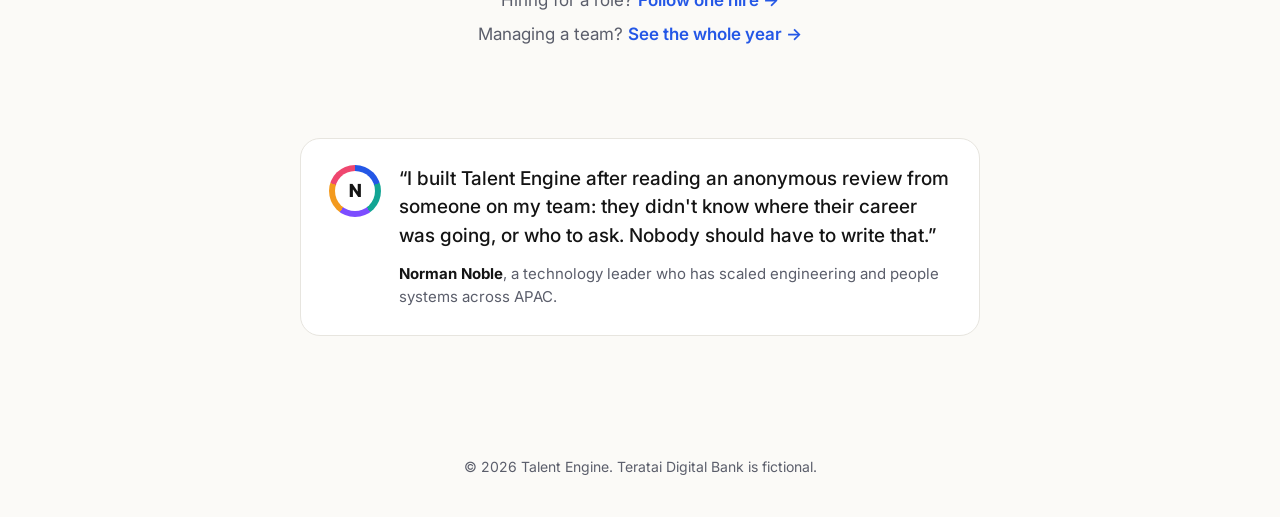
==== commit 9f4d33c8: "Outcome count isn't fixed: drop 'five outcomes' wording Co-Authored-By: Claude Opus 5.5 <noreply@ant" ====
--- a/careers.html
+++ b/careers.html
@@ -127,7 +127,7 @@
   <div class="wrap">
     <p class="eyebrow">Eighteen months later, at Teratai Digital Bank, a fictional bank</p>
     <h2>They hit their outcomes. <span style="color:var(--c2)">Now what?</span></h2>
-    <p>The Senior Platform Engineer from <a href="index.html#journey">our hiring story</a> is a year and a half in, and doing well. Now they have the questions every good person asks at this point. Talent Engine answers each one from the same five outcomes they were hired on.</p>
+    <p>The Senior Platform Engineer from <a href="index.html#journey">our hiring story</a> is a year and a half in, and doing well. Now they have the questions every good person asks at this point. Talent Engine answers each one from the same outcomes they were hired on.</p>
     <ol class="qs reveal outs">
       <li class="out k1"><span class="n">01</span><span><b>“Am I doing well?”</b><small>Where they stand, with evidence</small></span></li>
       <li class="out k3"><span class="n">02</span><span><b>“Where can I go from here?”</b><small>The ladder, in one line per level</small></span></li>
@@ -206,7 +206,7 @@
       <div class="num">03</div>
       <h2 class="long">“What does the next level actually ask of me?”</h2>
       <span class="who">The engineer</span>
-      <p class="copy">Senior to Staff, spelled out against the same five outcomes. The work doesn't change. Its reach does: from their platform to the whole bank.</p>
+      <p class="copy">Senior to Staff, spelled out against the same outcomes. The work doesn't change. Its reach does: from their platform to the whole bank.</p>
       <ul class="tags"><li>Progression guide</li><li>Senior to Staff</li></ul>
     </div>
     <div class="mockcol">
@@ -243,7 +243,7 @@
         <div class="chrome"><i></i><i></i><i></i><span>teratai / platform / readiness-staff</span></div>
         <div class="body">
           <h3>Ready for Staff?</h3>
-          <p class="sub">Their view and their manager's, against the same five outcomes</p>
+          <p class="sub">Their view and their manager's, against the same outcomes</p>
           <ul class="rows">
             <li class="row k2"><span class="tag"></span><span class="t">Shared release tooling is the bank standard<div class="bar2"><i style="--w:85%"></i></div></span><span class="status">Ready</span></li>
             <li class="row k5"><span class="tag"></span><span class="t">Other teams run calm incidents<div class="bar2"><i style="--w:80%"></i></div></span><span class="status">Ready</span></li>
@@ -277,7 +277,7 @@
           <ul class="rows conv">
             <li class="row k1"><span class="tag"></span><span class="t"><small>Their manager opens</small>“Here's the evidence I see against each Staff outcome. What am I missing?”</span></li>
             <li class="row k2"><span class="tag"></span><span class="t"><small>They bring</small>Their evidence log and their own readiness check</span></li>
-            <li class="row k3 sel"><span class="tag"></span><span class="t"><small>The panel</small>The same five criteria for every Senior to Staff case</span><span class="ok"><svg width="12" height="12" viewBox="0 0 12 12" fill="none" stroke="#fff" stroke-width="2.2" stroke-linecap="round"><path d="M2.5 6.5l2.2 2.2L9.5 3.5"/></svg></span></li>
+            <li class="row k3 sel"><span class="tag"></span><span class="t"><small>The panel</small>The same criteria for every Senior to Staff case</span><span class="ok"><svg width="12" height="12" viewBox="0 0 12 12" fill="none" stroke="#fff" stroke-width="2.2" stroke-linecap="round"><path d="M2.5 6.5l2.2 2.2L9.5 3.5"/></svg></span></li>
             <li class="row k5"><span class="tag"></span><span class="t"><small>The outcome</small>“Not yet” names the gap, the work, and when to look again</span></li>
           </ul>
         </div>
@@ -297,7 +297,7 @@
     </div>
     <div class="minis" aria-live="polite">
       <div class="mini"><b>Career path, Staff</b><p>Sets the standard every team follows<span class="alt">, including how they use AI tools</span>.</p></div>
-      <div class="mini"><b>Senior to Staff</b><p><span class="was">Same five outcomes, bigger scope.</span><span class="alt">Writes the bank's rules for AI-assisted code.</span></p></div>
+      <div class="mini"><b>Senior to Staff</b><p><span class="was">Same outcomes, bigger scope.</span><span class="alt">Writes the bank's rules for AI-assisted code.</span></p></div>
       <div class="mini"><b>Readiness check</b><p><span class="was">Two gaps to close.</span><span class="alt">A third gap: AI tool guidance. Start with one team.</span></p></div>
       <div class="mini"><b>Job ad, next hire</b><p>Build the road that lets 60 engineers ship safely<span class="alt">, with AI tools</span>.</p></div>
     </div>
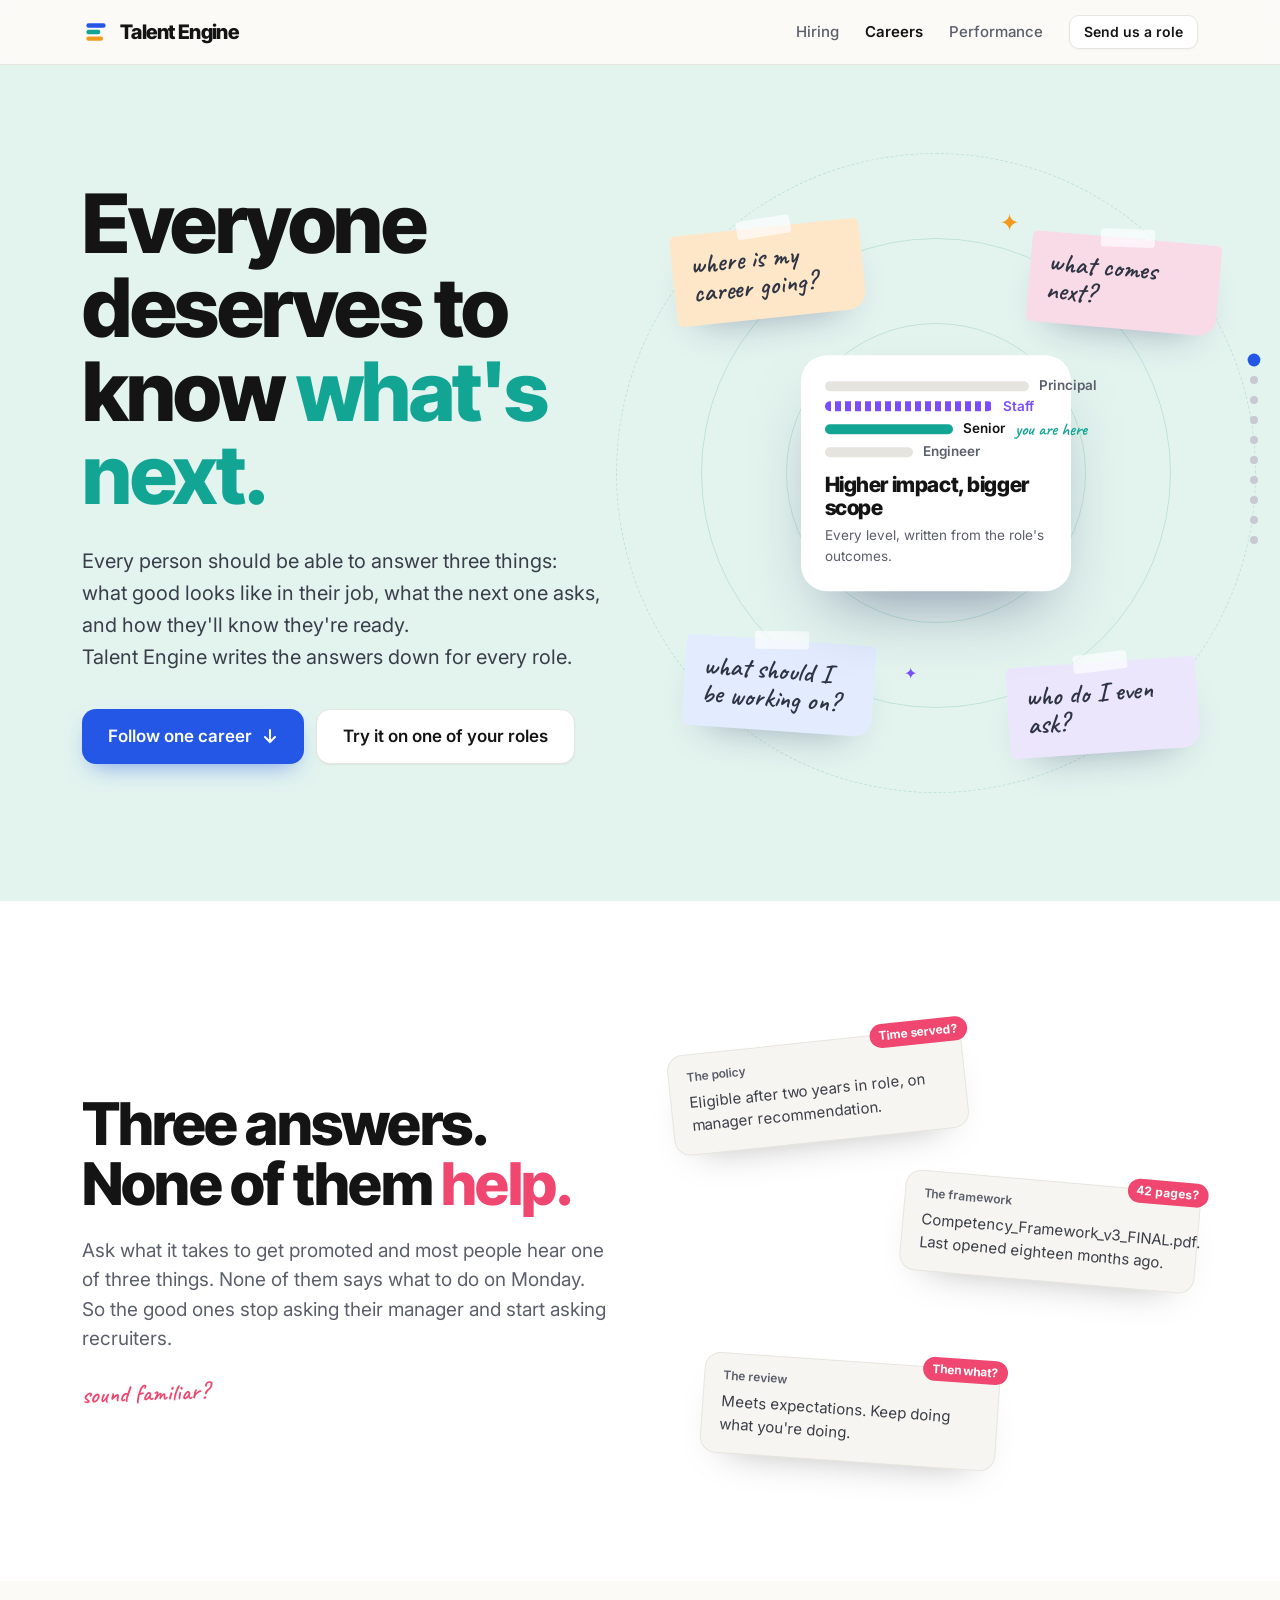
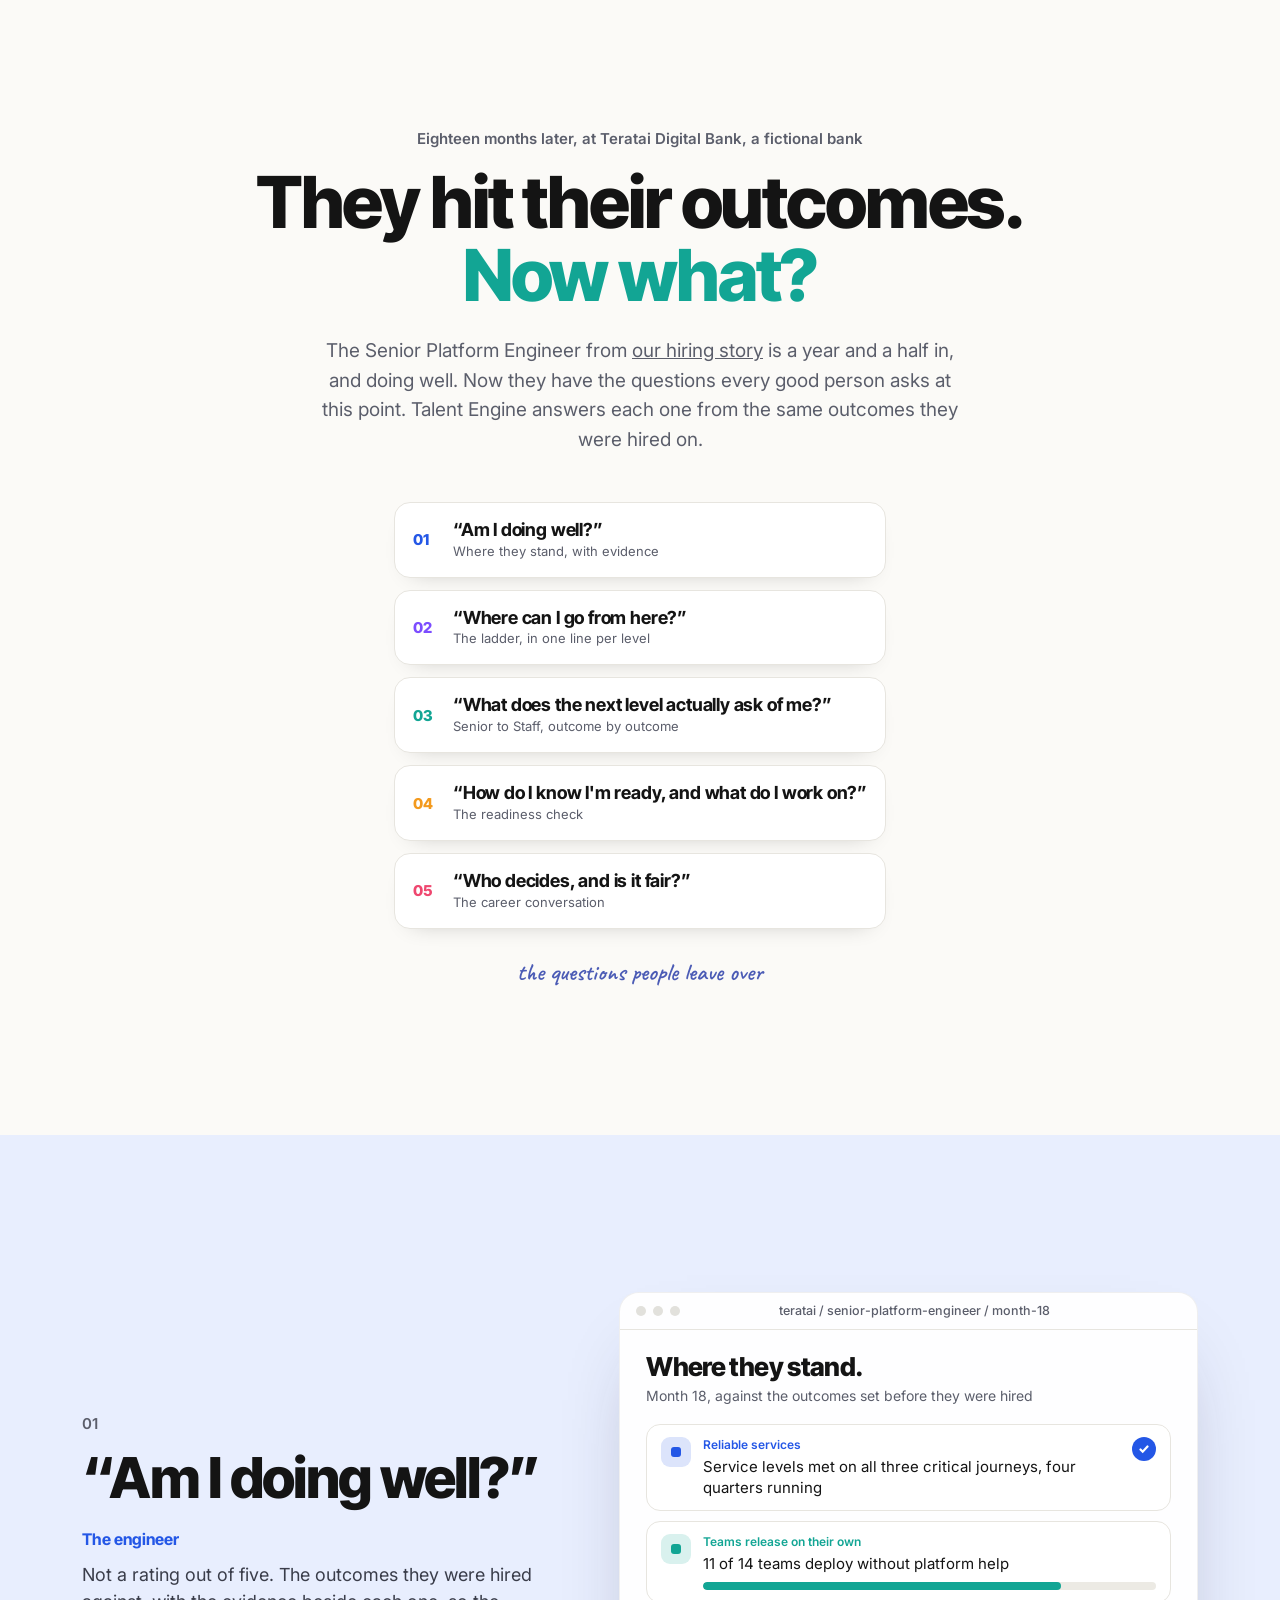
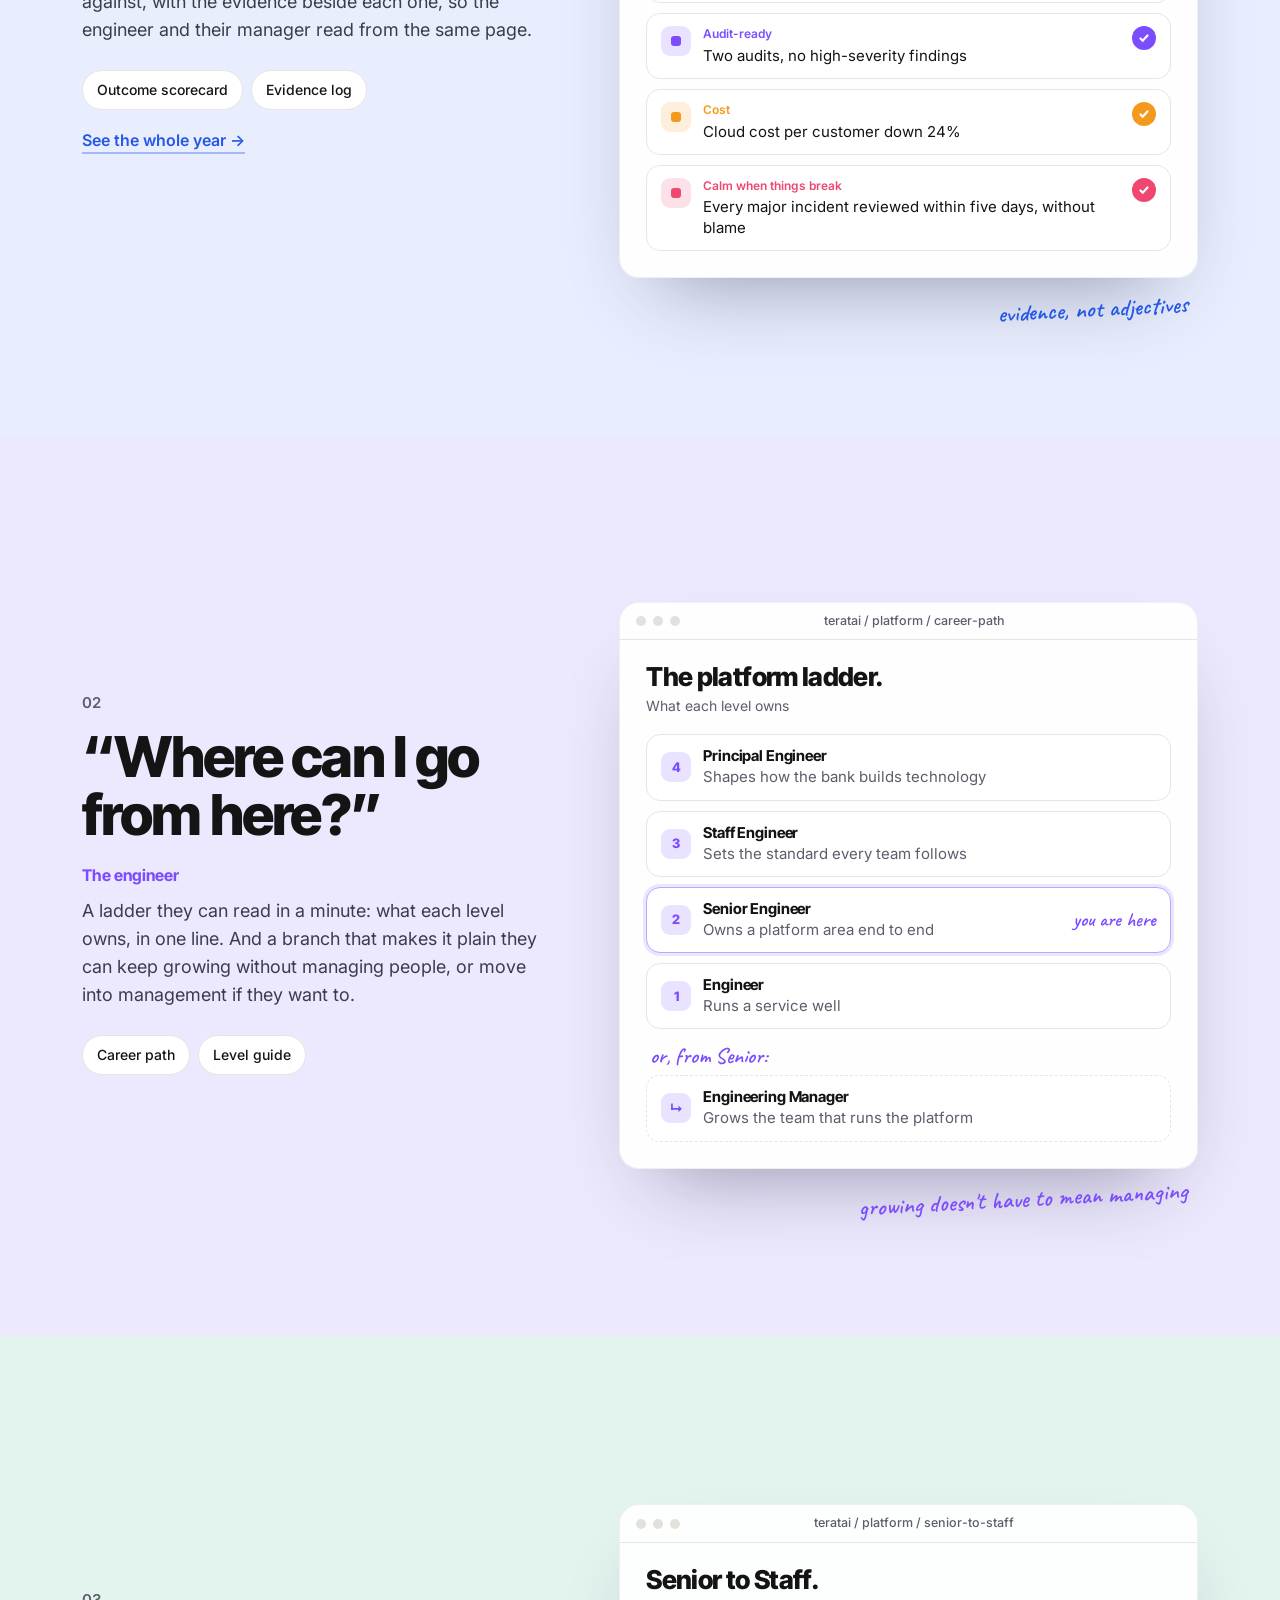
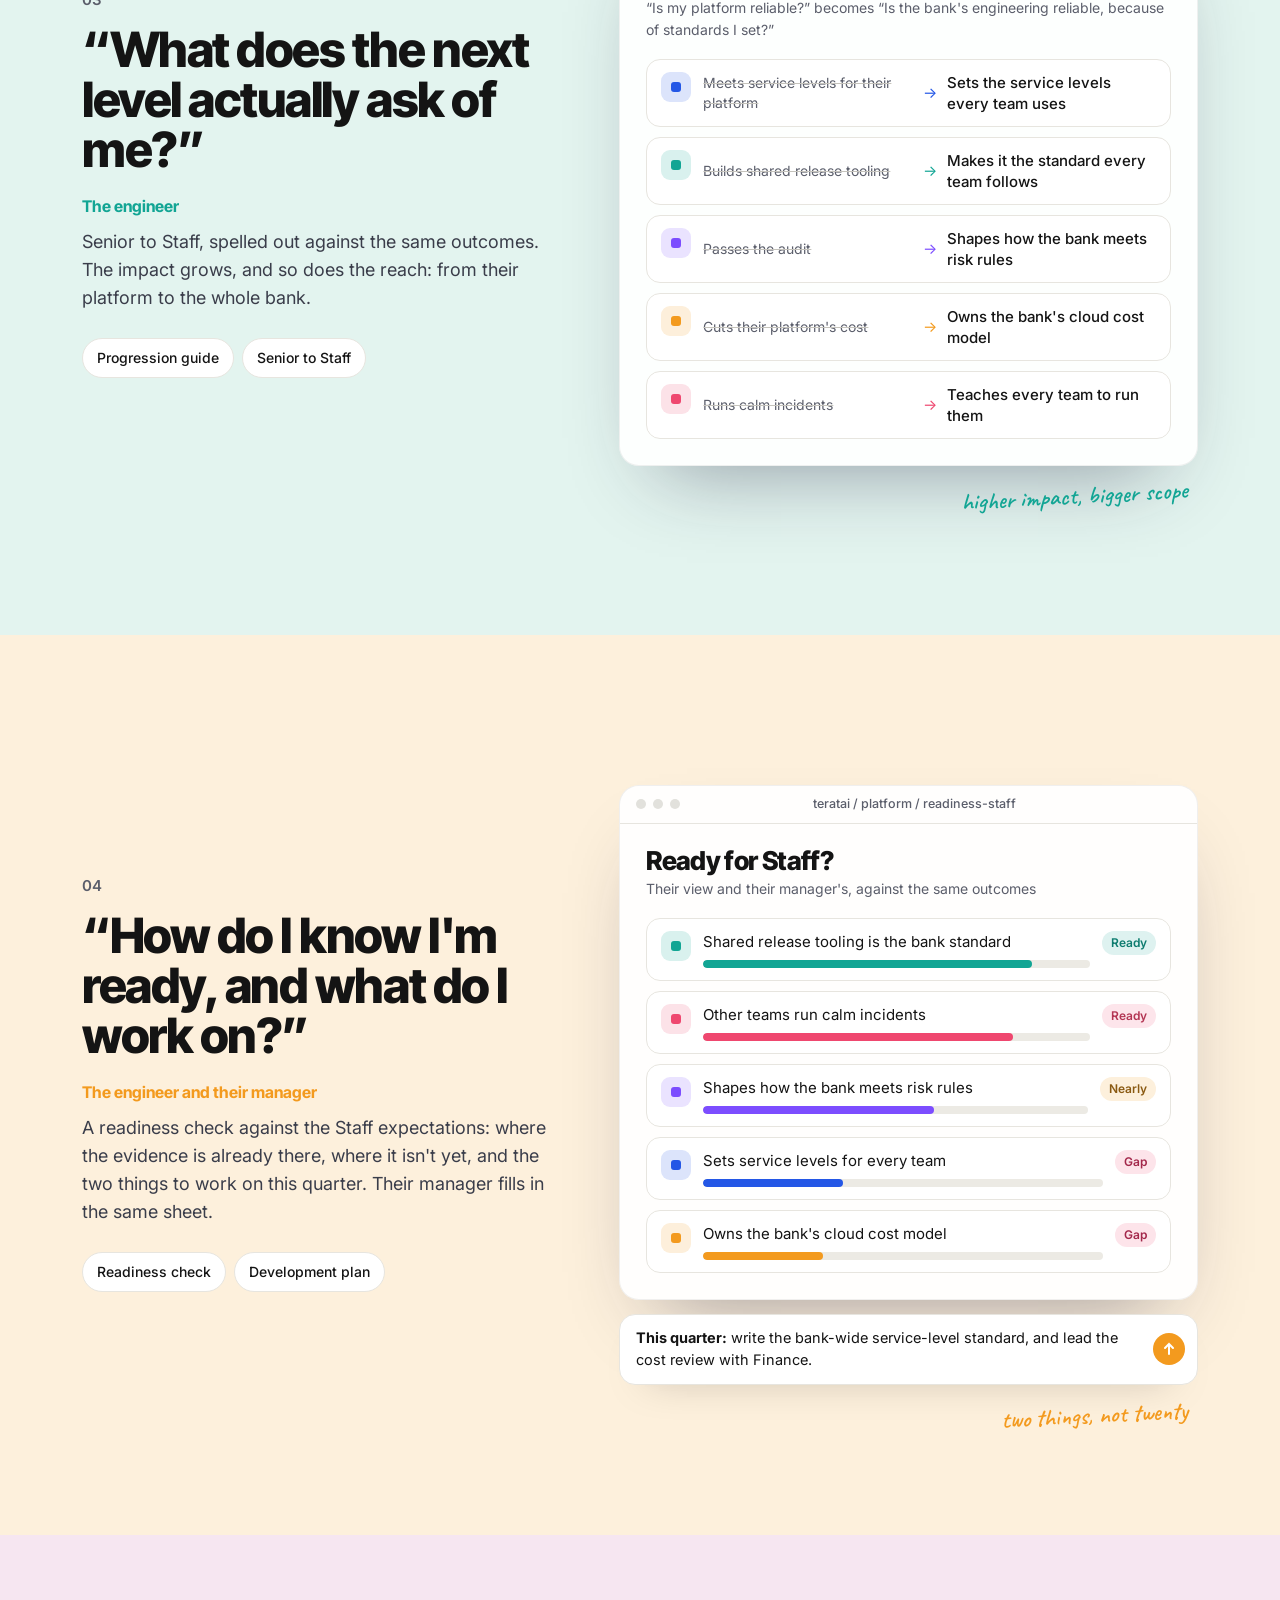
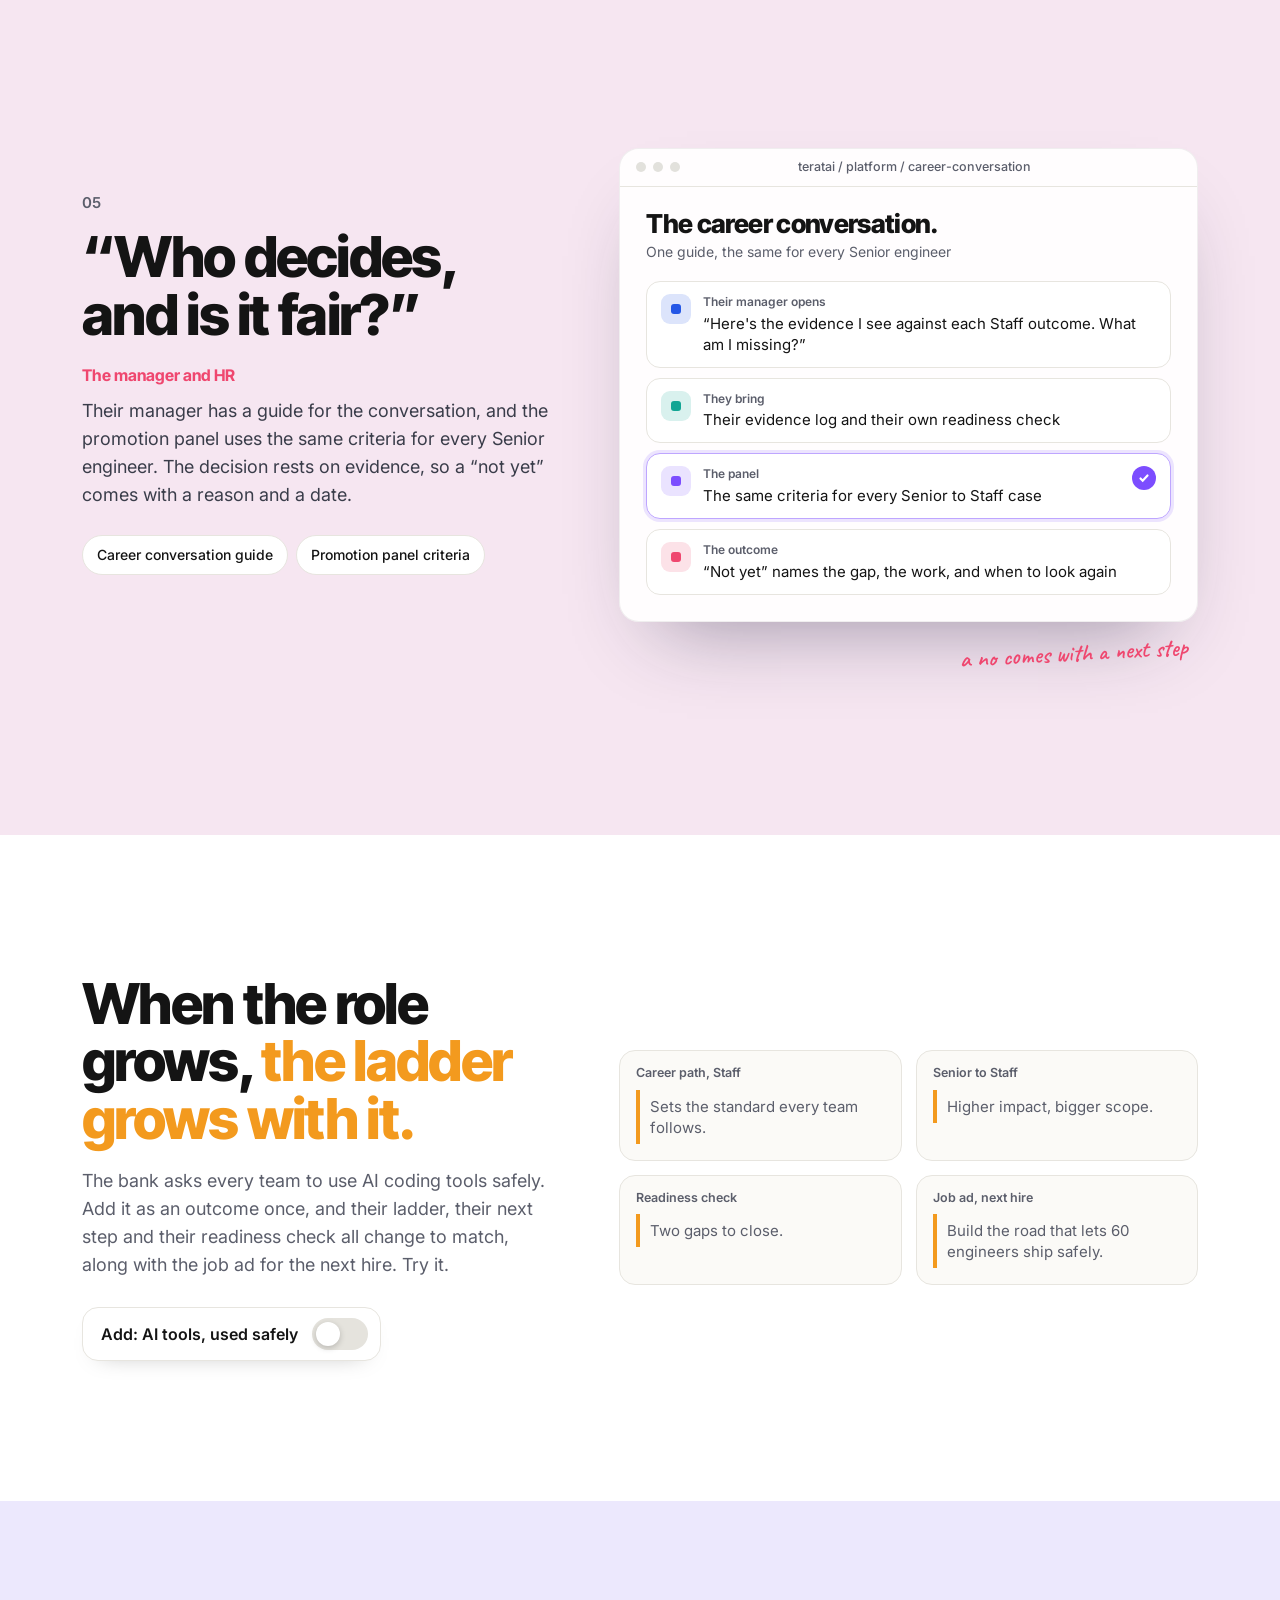
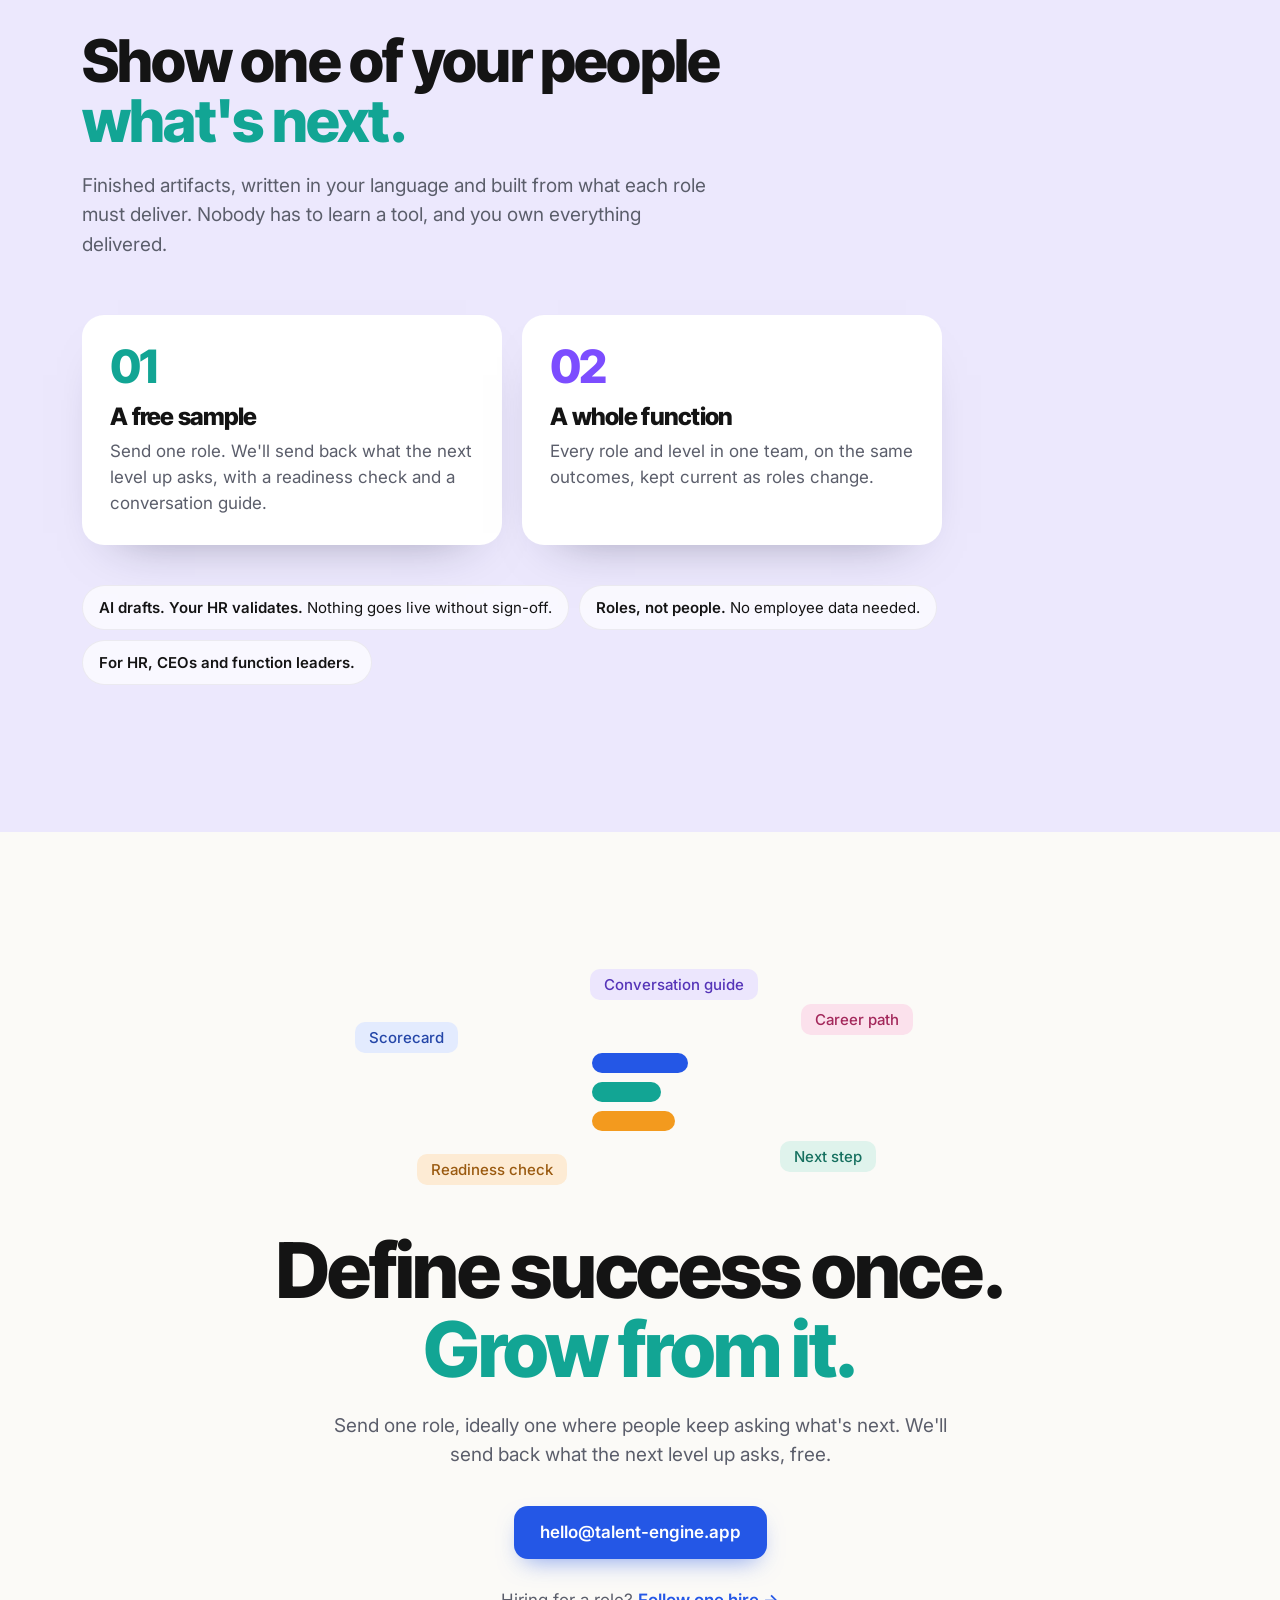
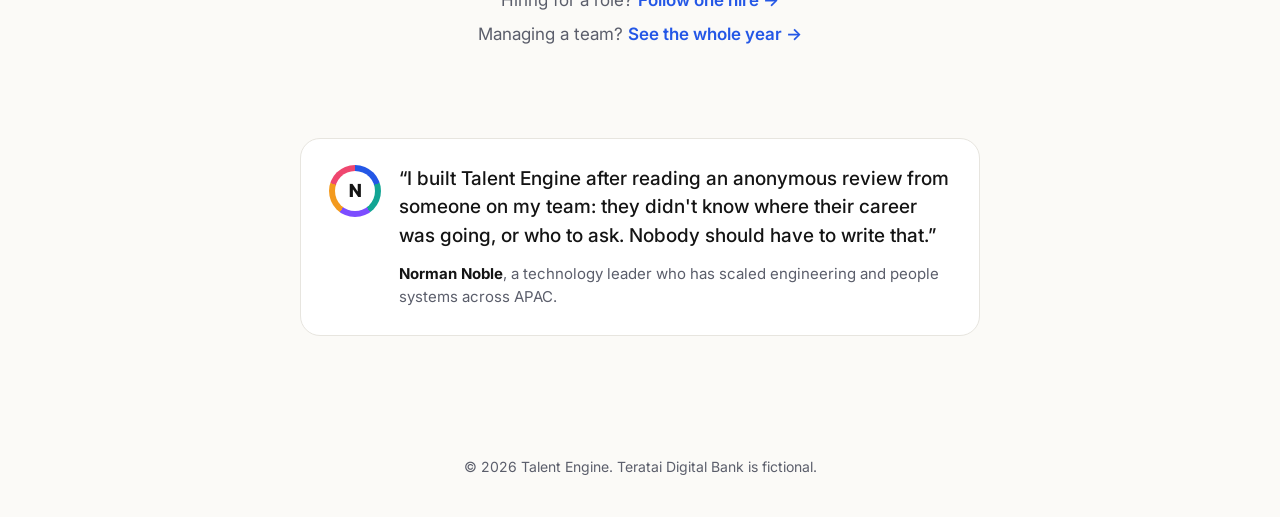
==== commit ca695da6: "Higher impact, bigger scope: replace 'same outcomes, bigger scope' across hiring and careers Co-Auth" ====
--- a/careers.html
+++ b/careers.html
@@ -100,7 +100,7 @@
           <li class="nx"><i style="width:76%"></i>Staff</li>
           <li><i style="width:92%"></i>Principal</li>
         </ul>
-        <b>Same outcomes, bigger scope</b>
+        <b>Higher impact, bigger scope</b>
         <small>Every level, written from the role's outcomes.</small>
       </div>
       <span class="spark" style="right:34%;top:2%">✦</span><span class="spark" style="left:44%;bottom:12%;color:var(--c3);font-size:16px">✦</span>
@@ -206,7 +206,7 @@
       <div class="num">03</div>
       <h2 class="long">“What does the next level actually ask of me?”</h2>
       <span class="who">The engineer</span>
-      <p class="copy">Senior to Staff, spelled out against the same outcomes. The work doesn't change. Its reach does: from their platform to the whole bank.</p>
+      <p class="copy">Senior to Staff, spelled out against the same outcomes. The impact grows, and so does the reach: from their platform to the whole bank.</p>
       <ul class="tags"><li>Progression guide</li><li>Senior to Staff</li></ul>
     </div>
     <div class="mockcol">
@@ -224,7 +224,7 @@
           </ul>
         </div>
       </div>
-      <span class="note">same outcomes, bigger scope</span>
+      <span class="note">higher impact, bigger scope</span>
     </div>
   </div>
 </section>
@@ -297,7 +297,7 @@
     </div>
     <div class="minis" aria-live="polite">
       <div class="mini"><b>Career path, Staff</b><p>Sets the standard every team follows<span class="alt">, including how they use AI tools</span>.</p></div>
-      <div class="mini"><b>Senior to Staff</b><p><span class="was">Same outcomes, bigger scope.</span><span class="alt">Writes the bank's rules for AI-assisted code.</span></p></div>
+      <div class="mini"><b>Senior to Staff</b><p><span class="was">Higher impact, bigger scope.</span><span class="alt">Writes the bank's rules for AI-assisted code.</span></p></div>
       <div class="mini"><b>Readiness check</b><p><span class="was">Two gaps to close.</span><span class="alt">A third gap: AI tool guidance. Start with one team.</span></p></div>
       <div class="mini"><b>Job ad, next hire</b><p>Build the road that lets 60 engineers ship safely<span class="alt">, with AI tools</span>.</p></div>
     </div>
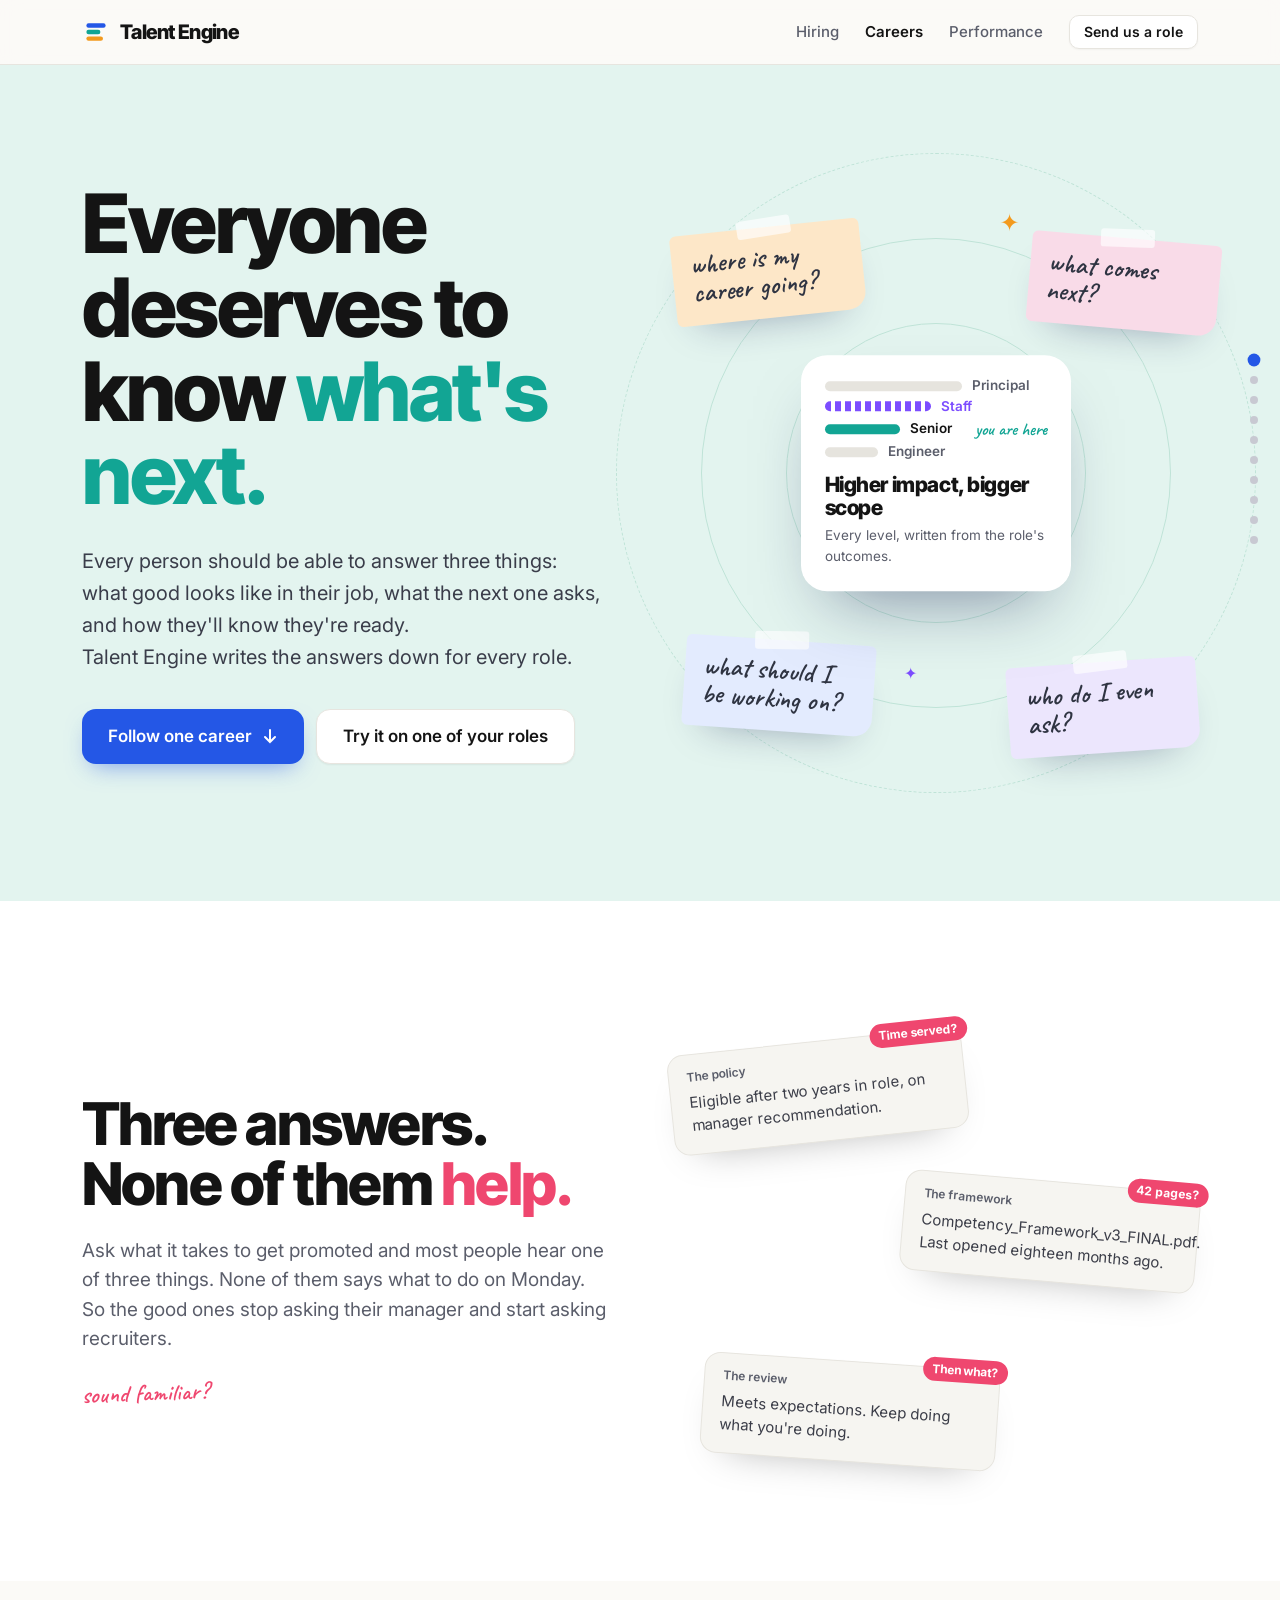
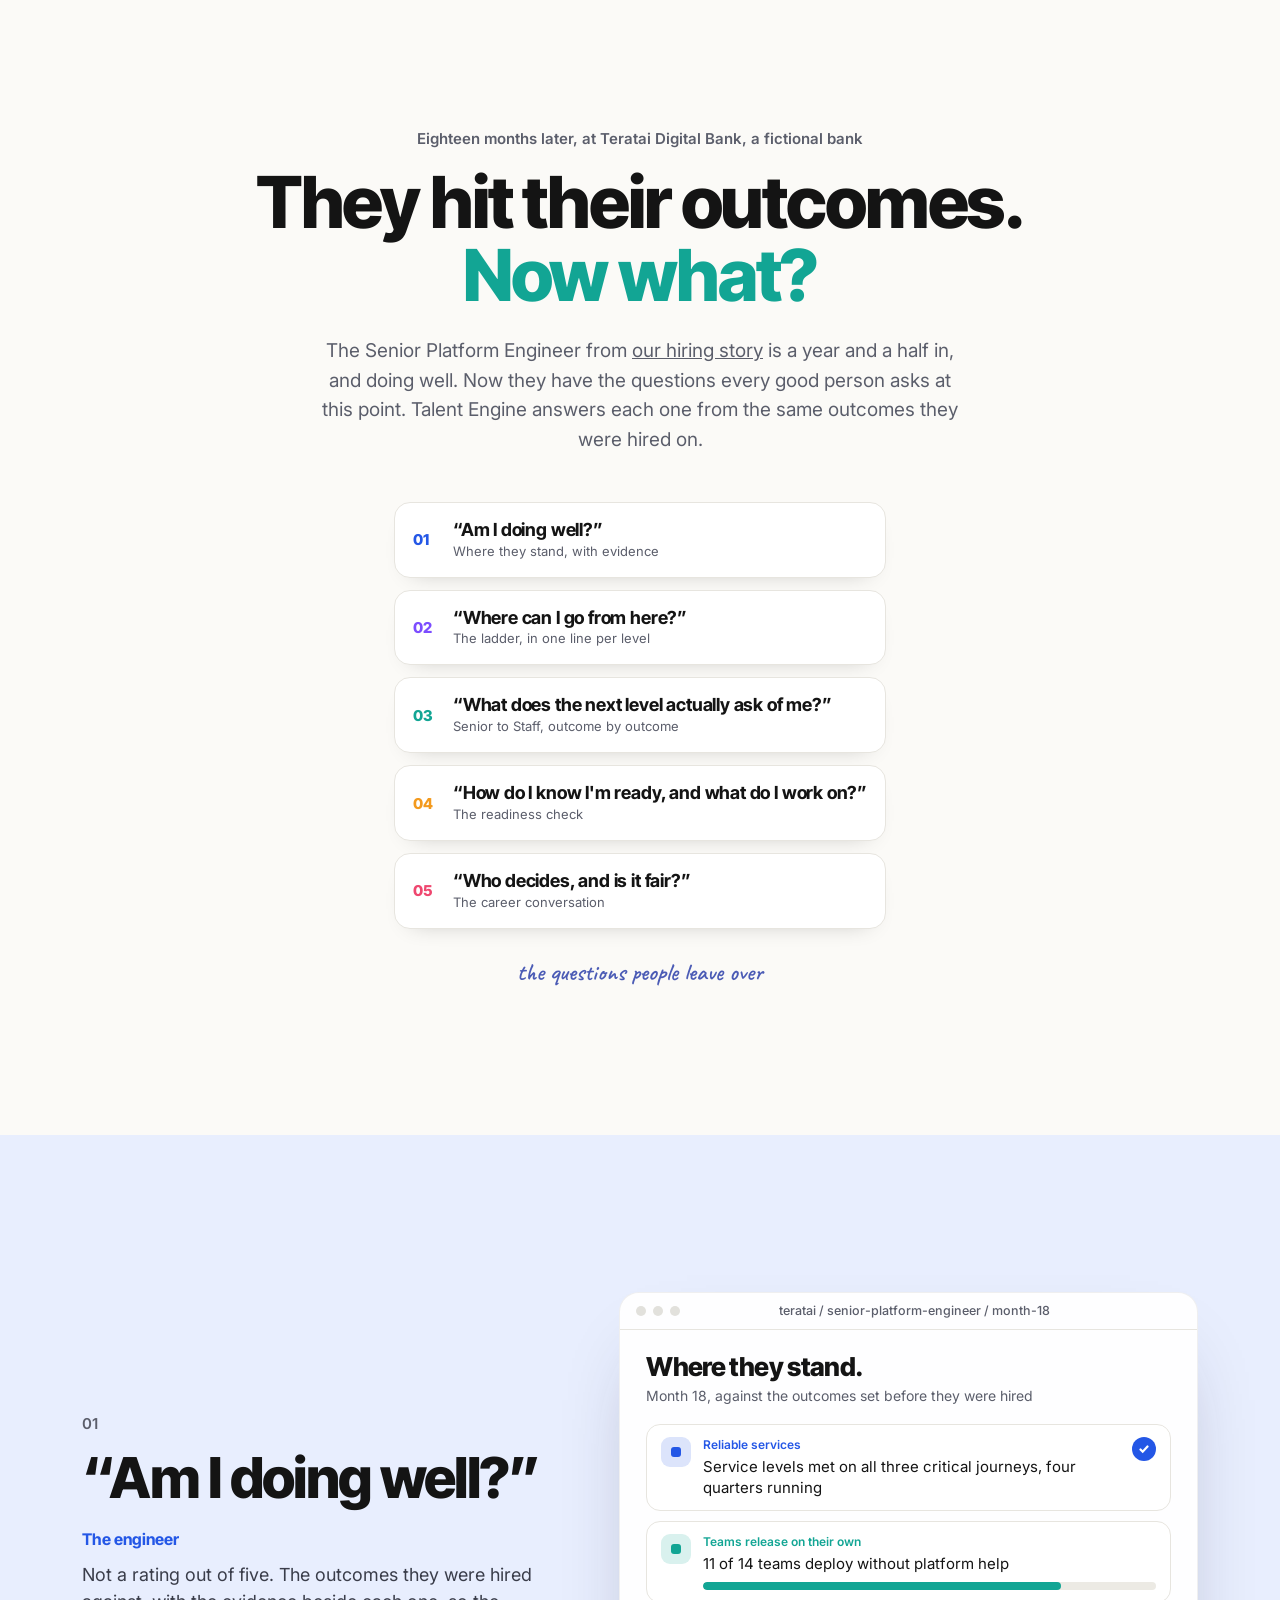
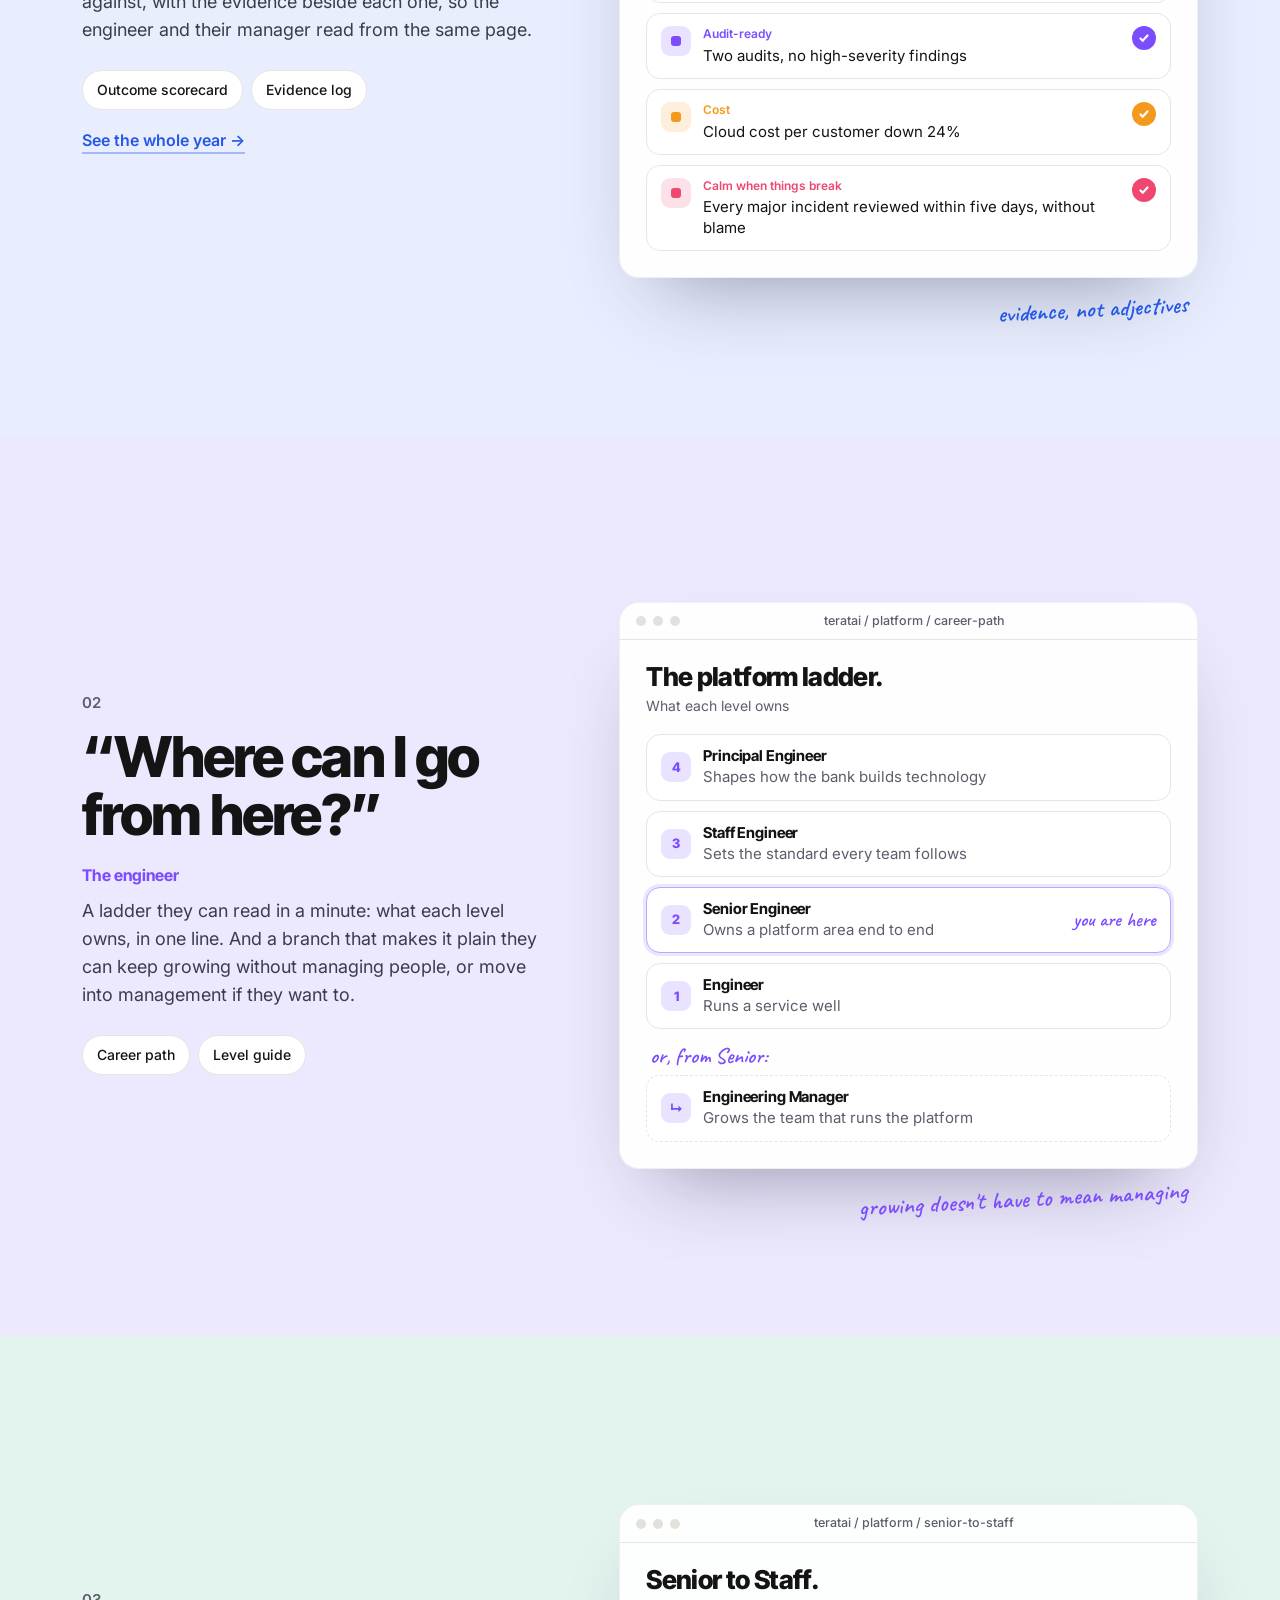
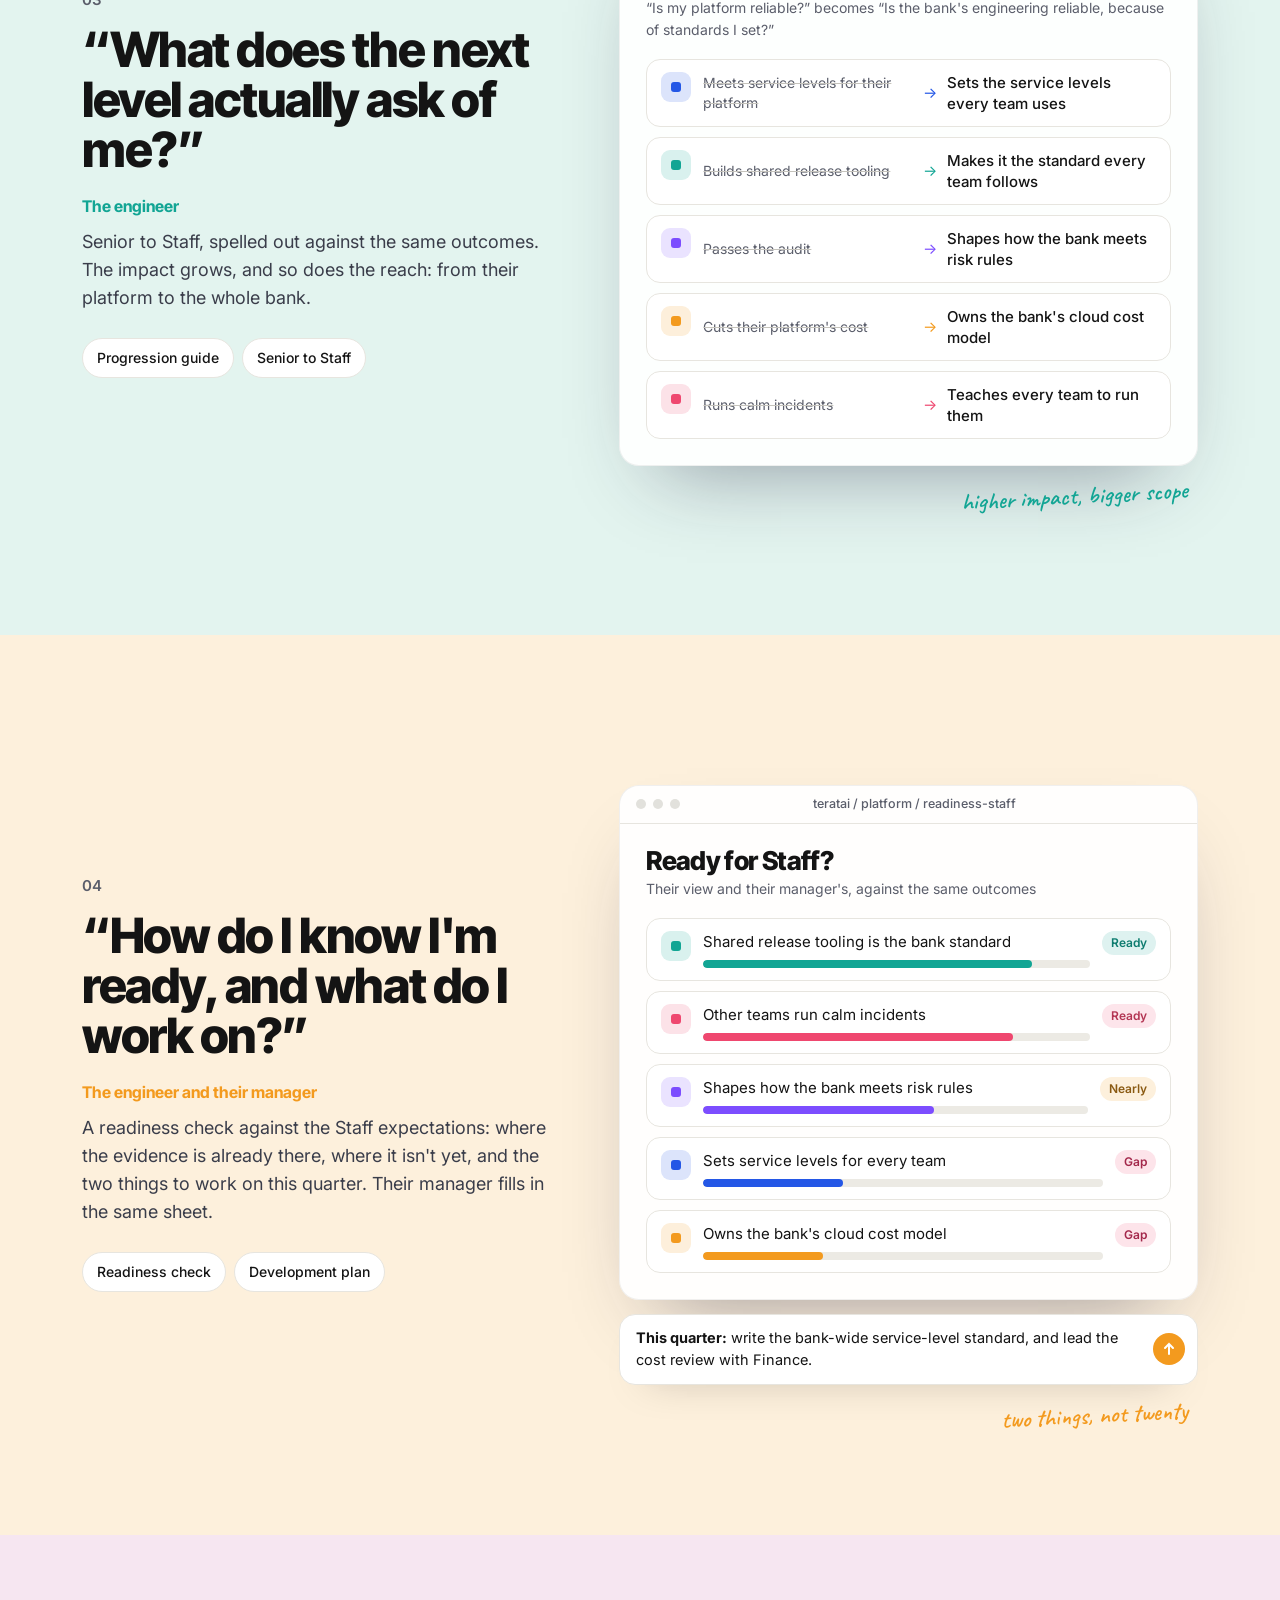
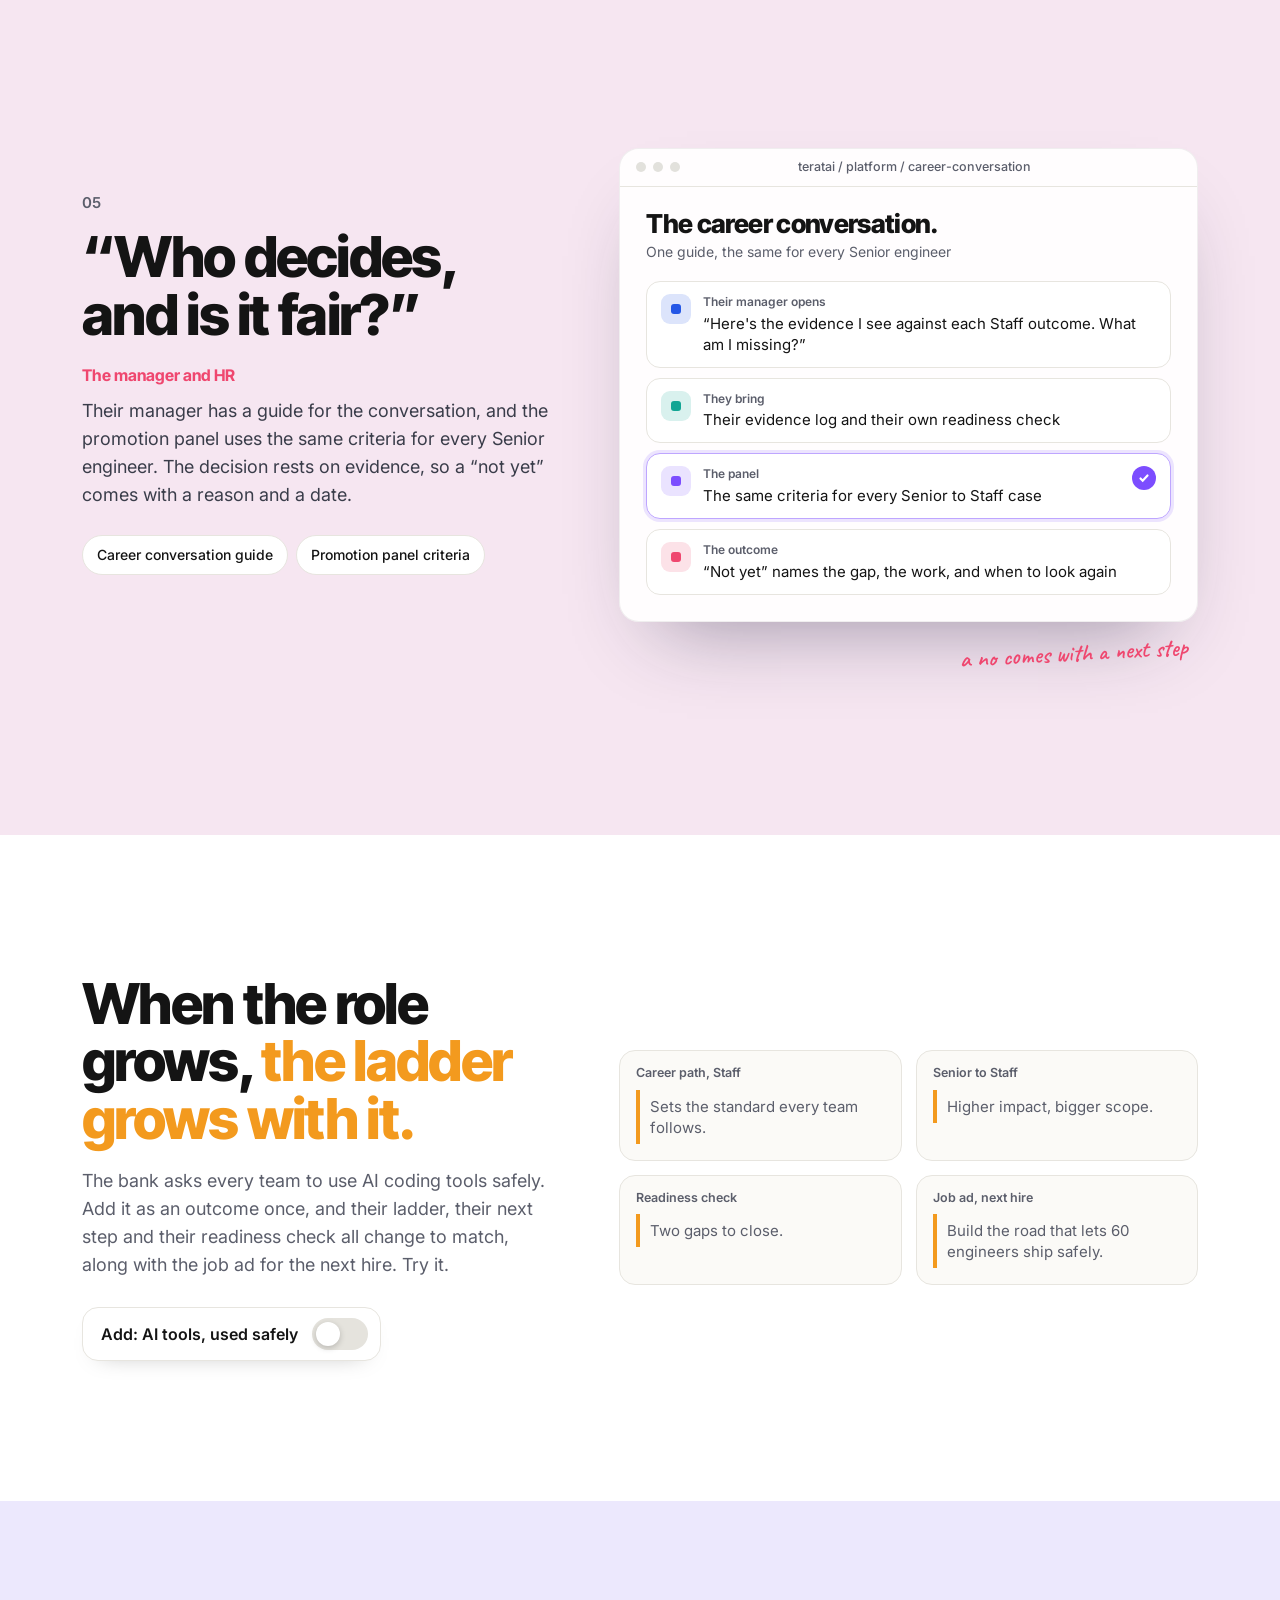
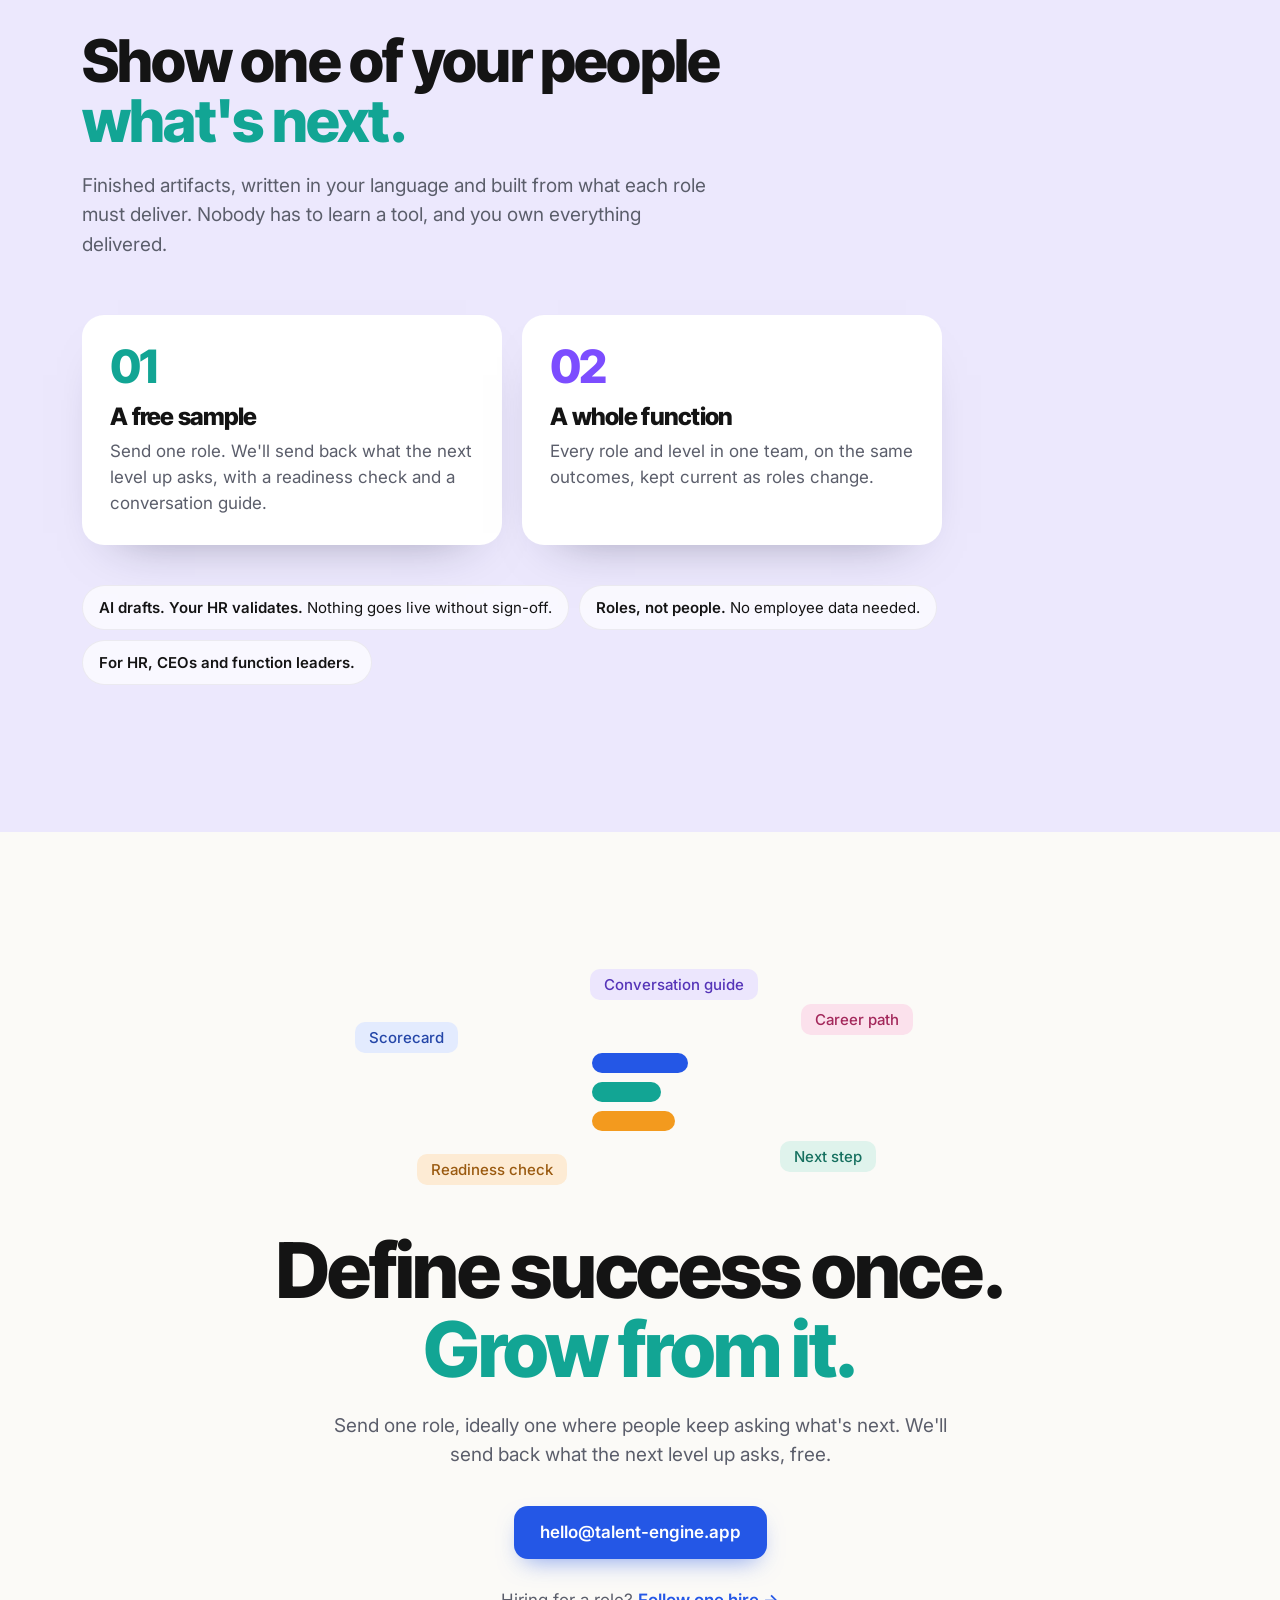
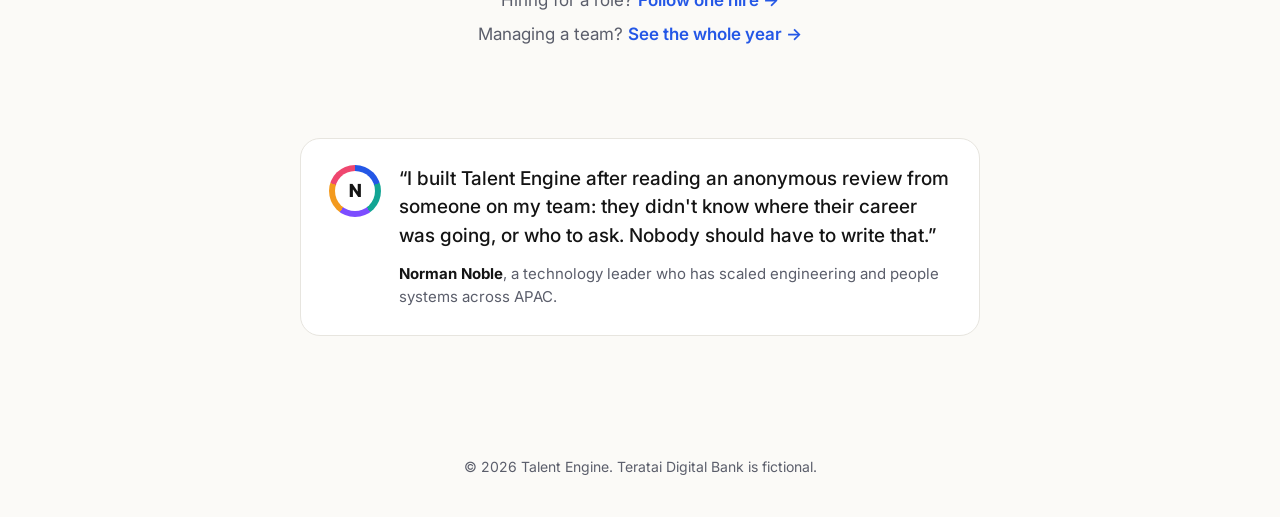
==== commit 91c62394: "Careers hero card: shorter ladder bars so Principal and 'you are here' fit inside Co-Authored-By: Cl" ====
--- a/careers.html
+++ b/careers.html
@@ -95,10 +95,10 @@
       <div class="qn q4">who do I even ask?</div>
       <div class="core">
         <ul class="lad">
-          <li><i style="width:40%"></i>Engineer</li>
-          <li class="on"><i style="width:58%"></i>Senior<em>you are here</em></li>
-          <li class="nx"><i style="width:76%"></i>Staff</li>
-          <li><i style="width:92%"></i>Principal</li>
+          <li><i style="width:24%"></i>Engineer</li>
+          <li class="on"><i style="width:34%"></i>Senior<em>you are here</em></li>
+          <li class="nx"><i style="width:48%"></i>Staff</li>
+          <li><i style="width:62%"></i>Principal</li>
         </ul>
         <b>Higher impact, bigger scope</b>
         <small>Every level, written from the role's outcomes.</small>
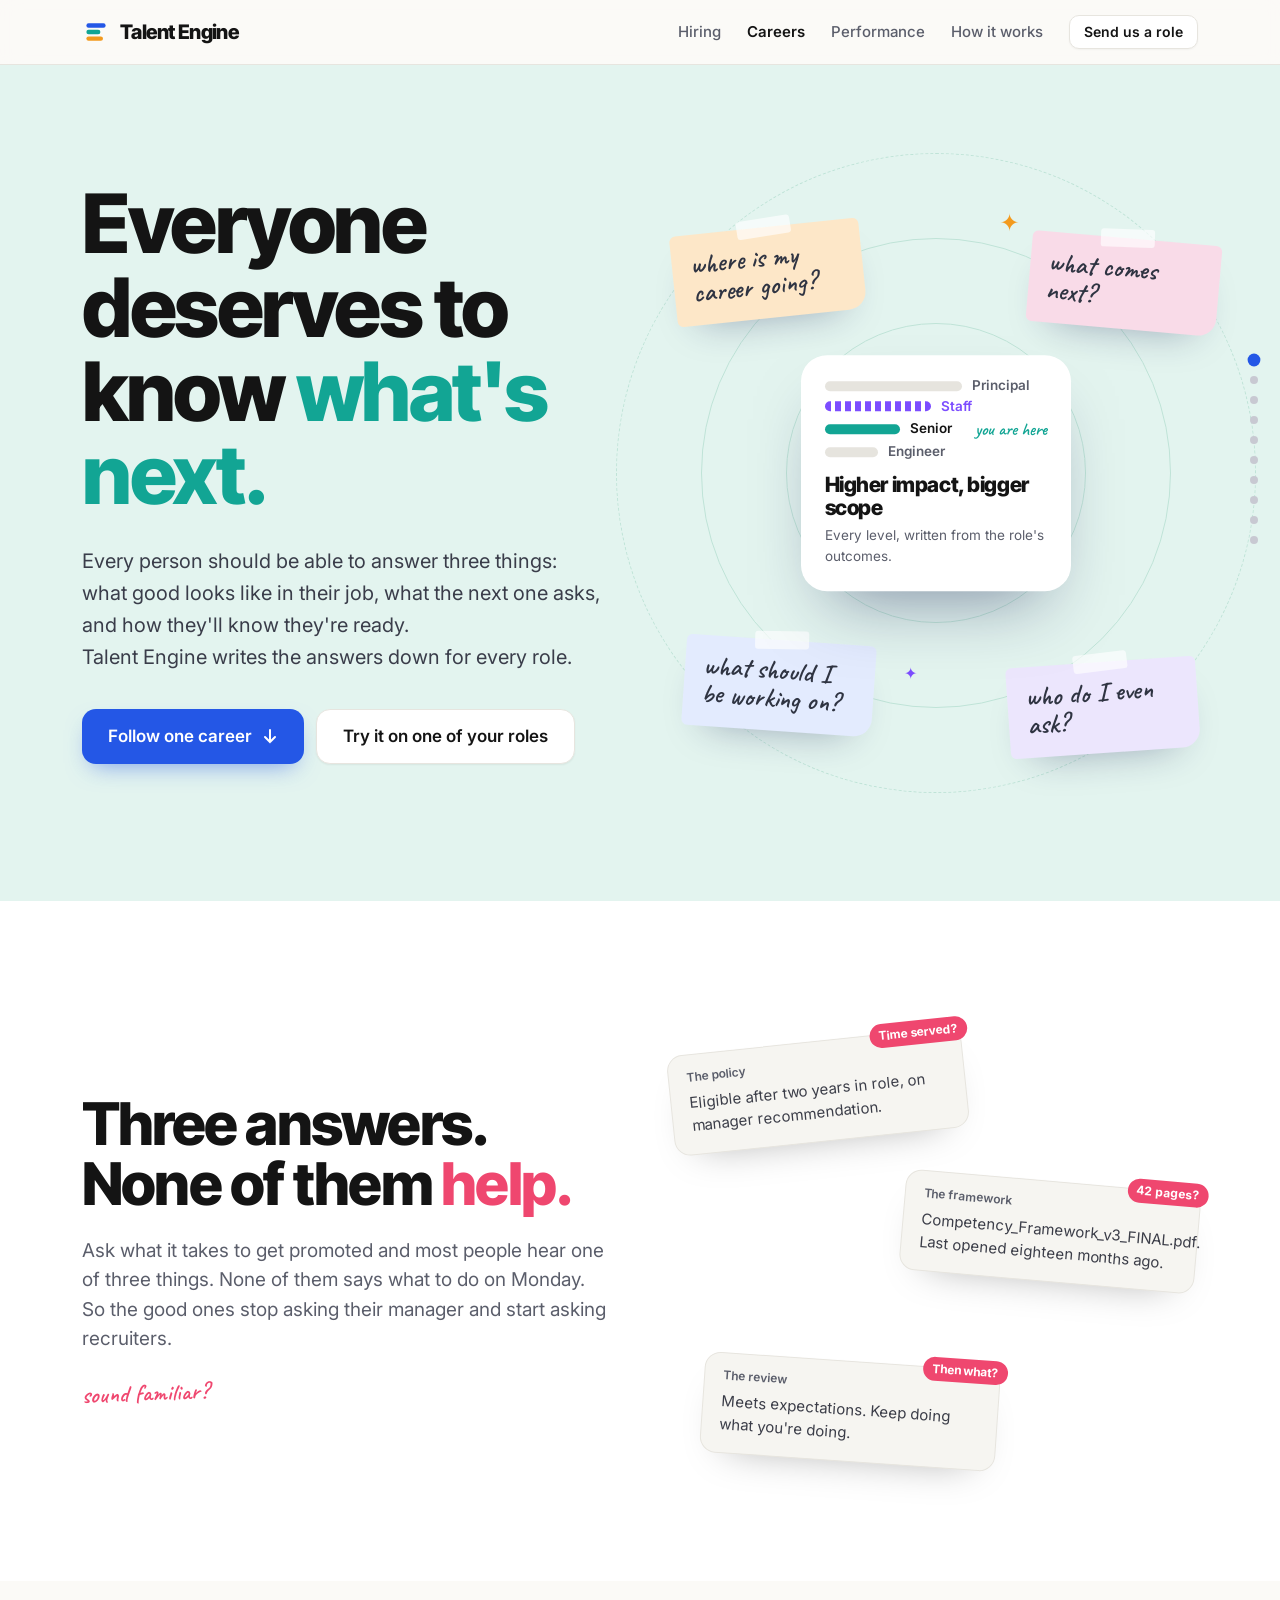
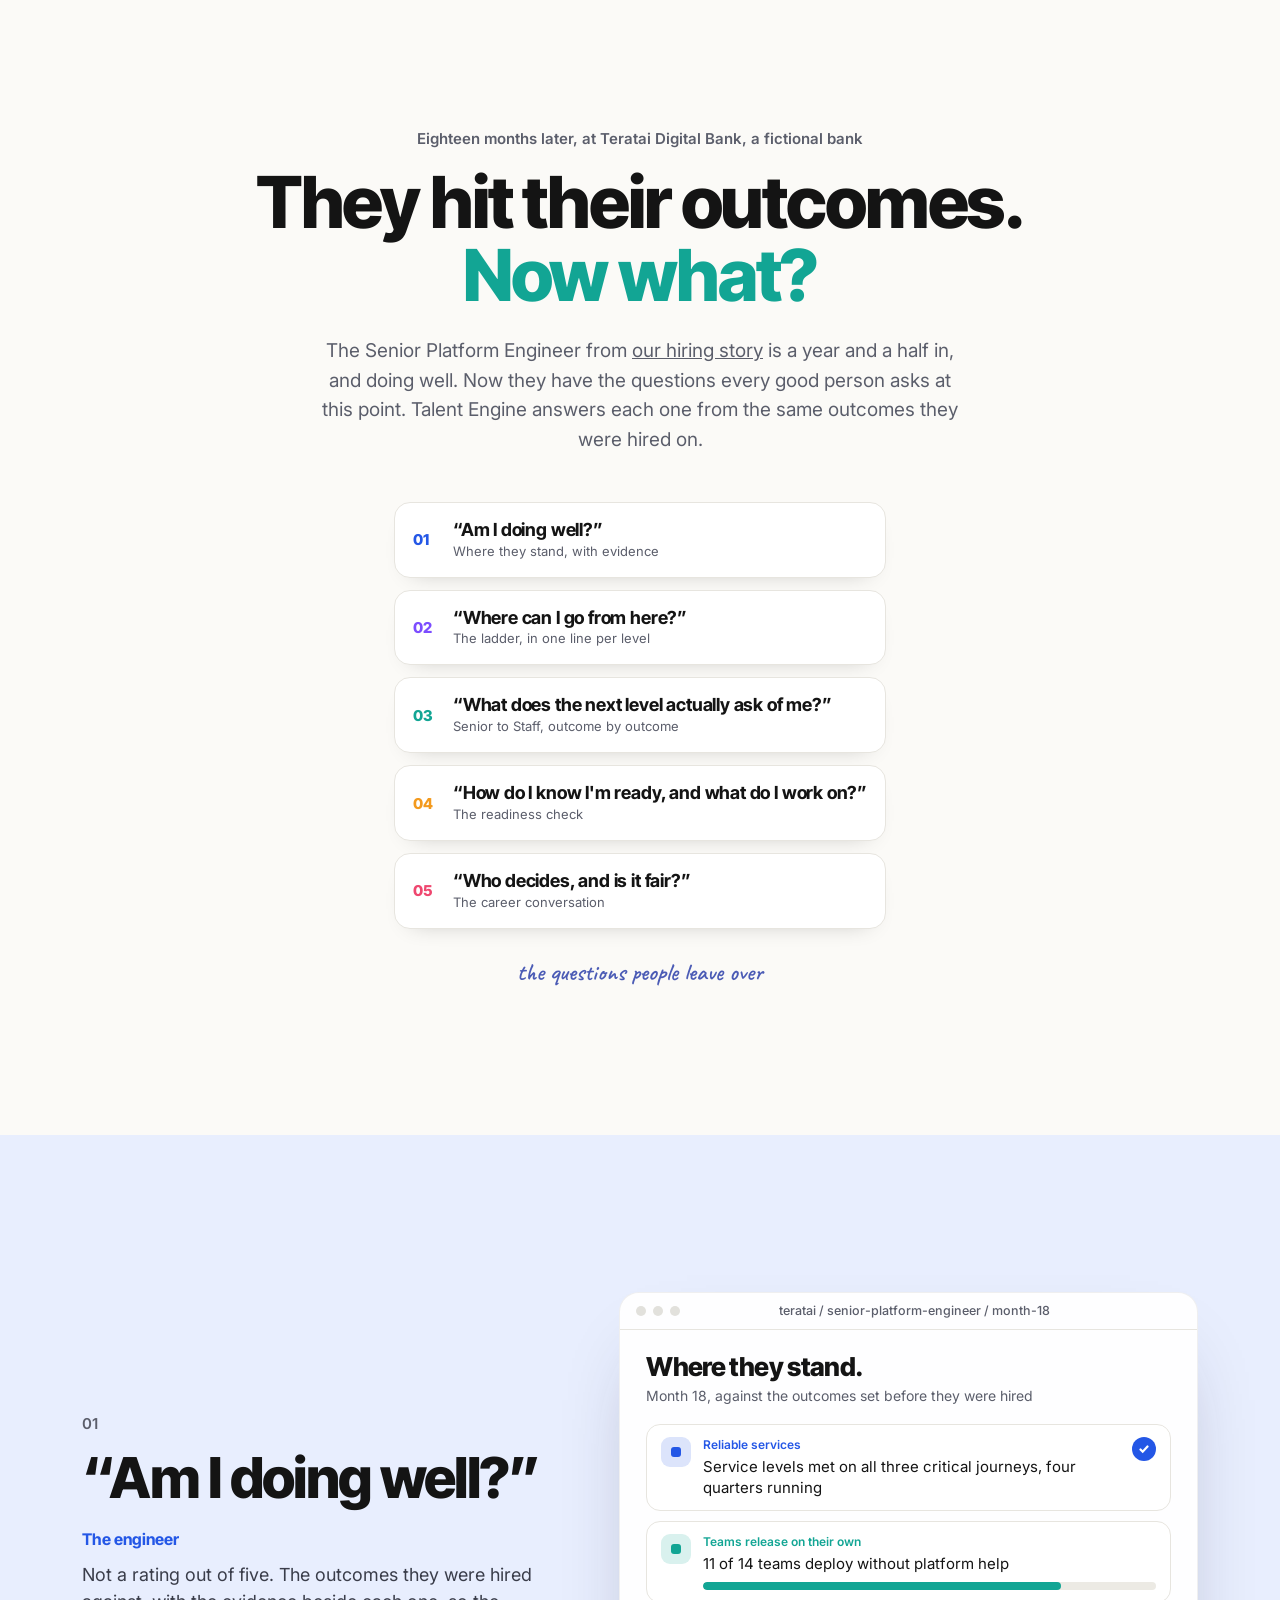
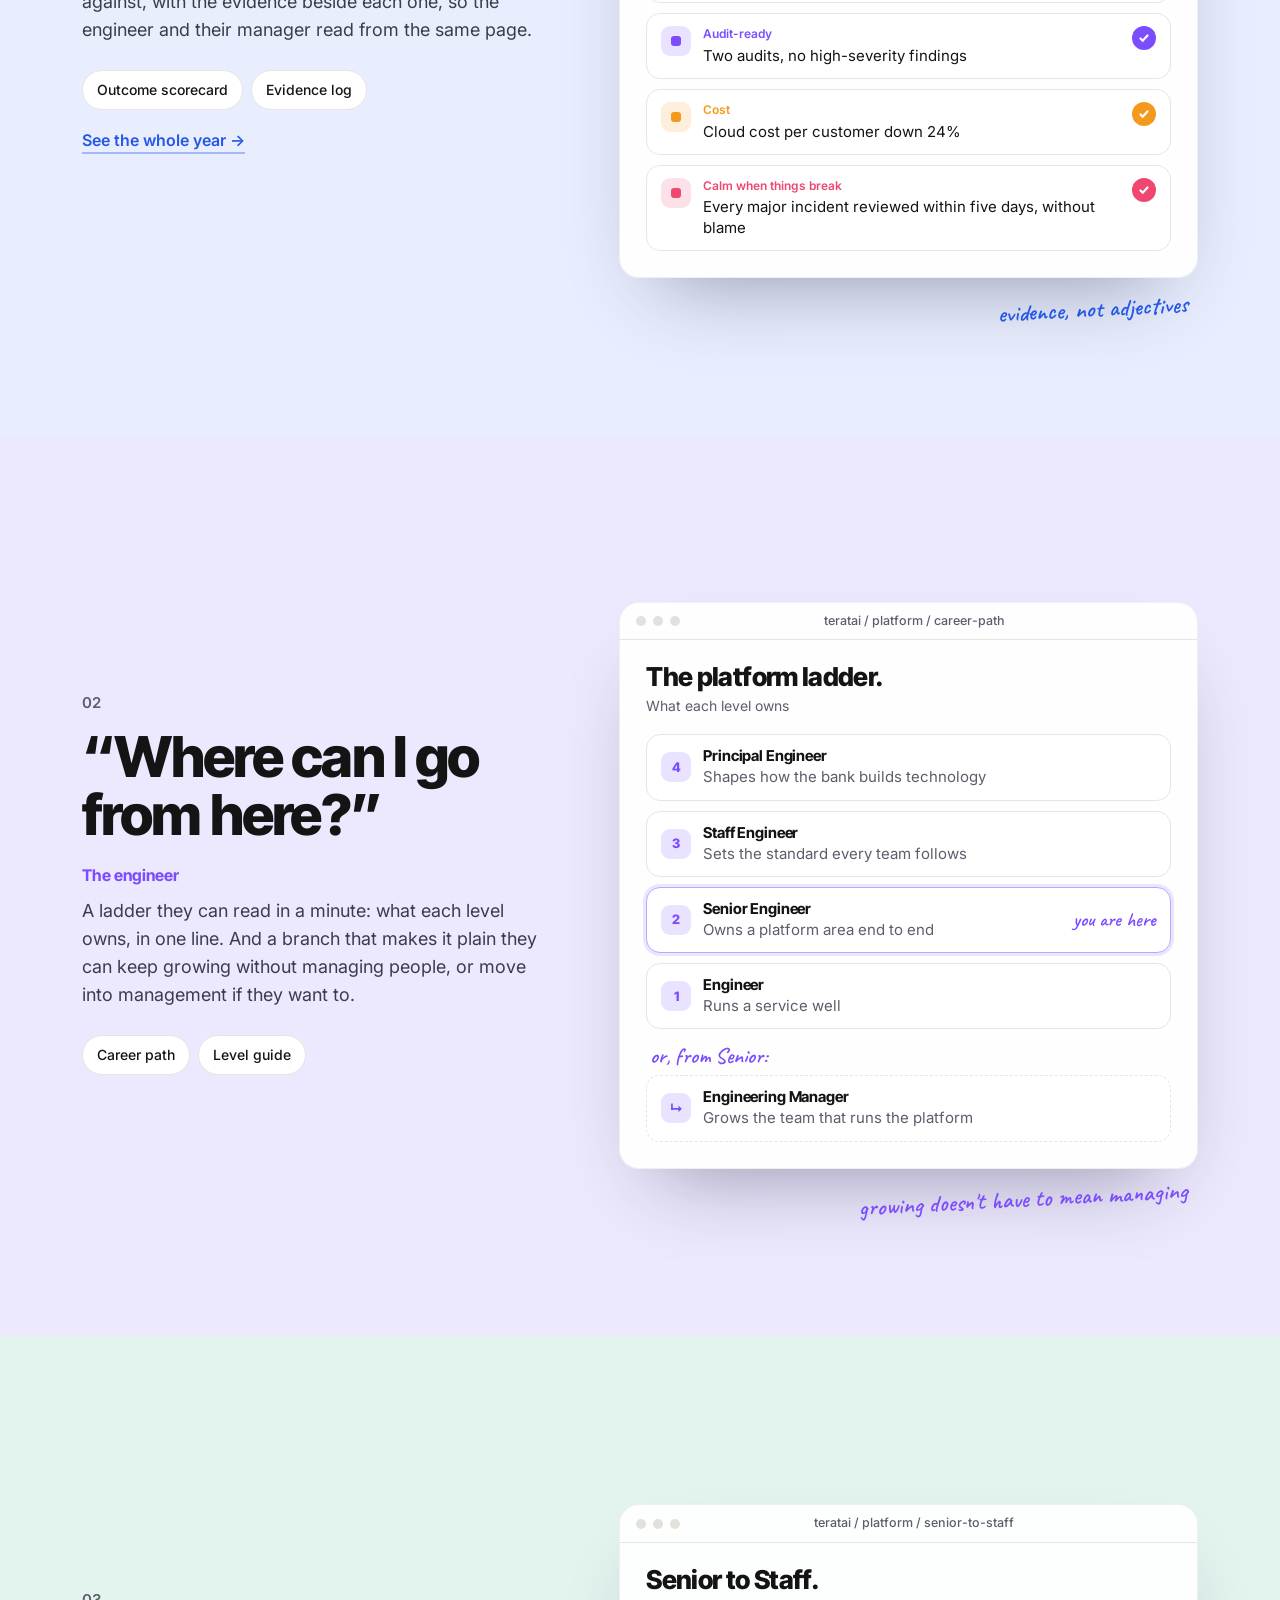
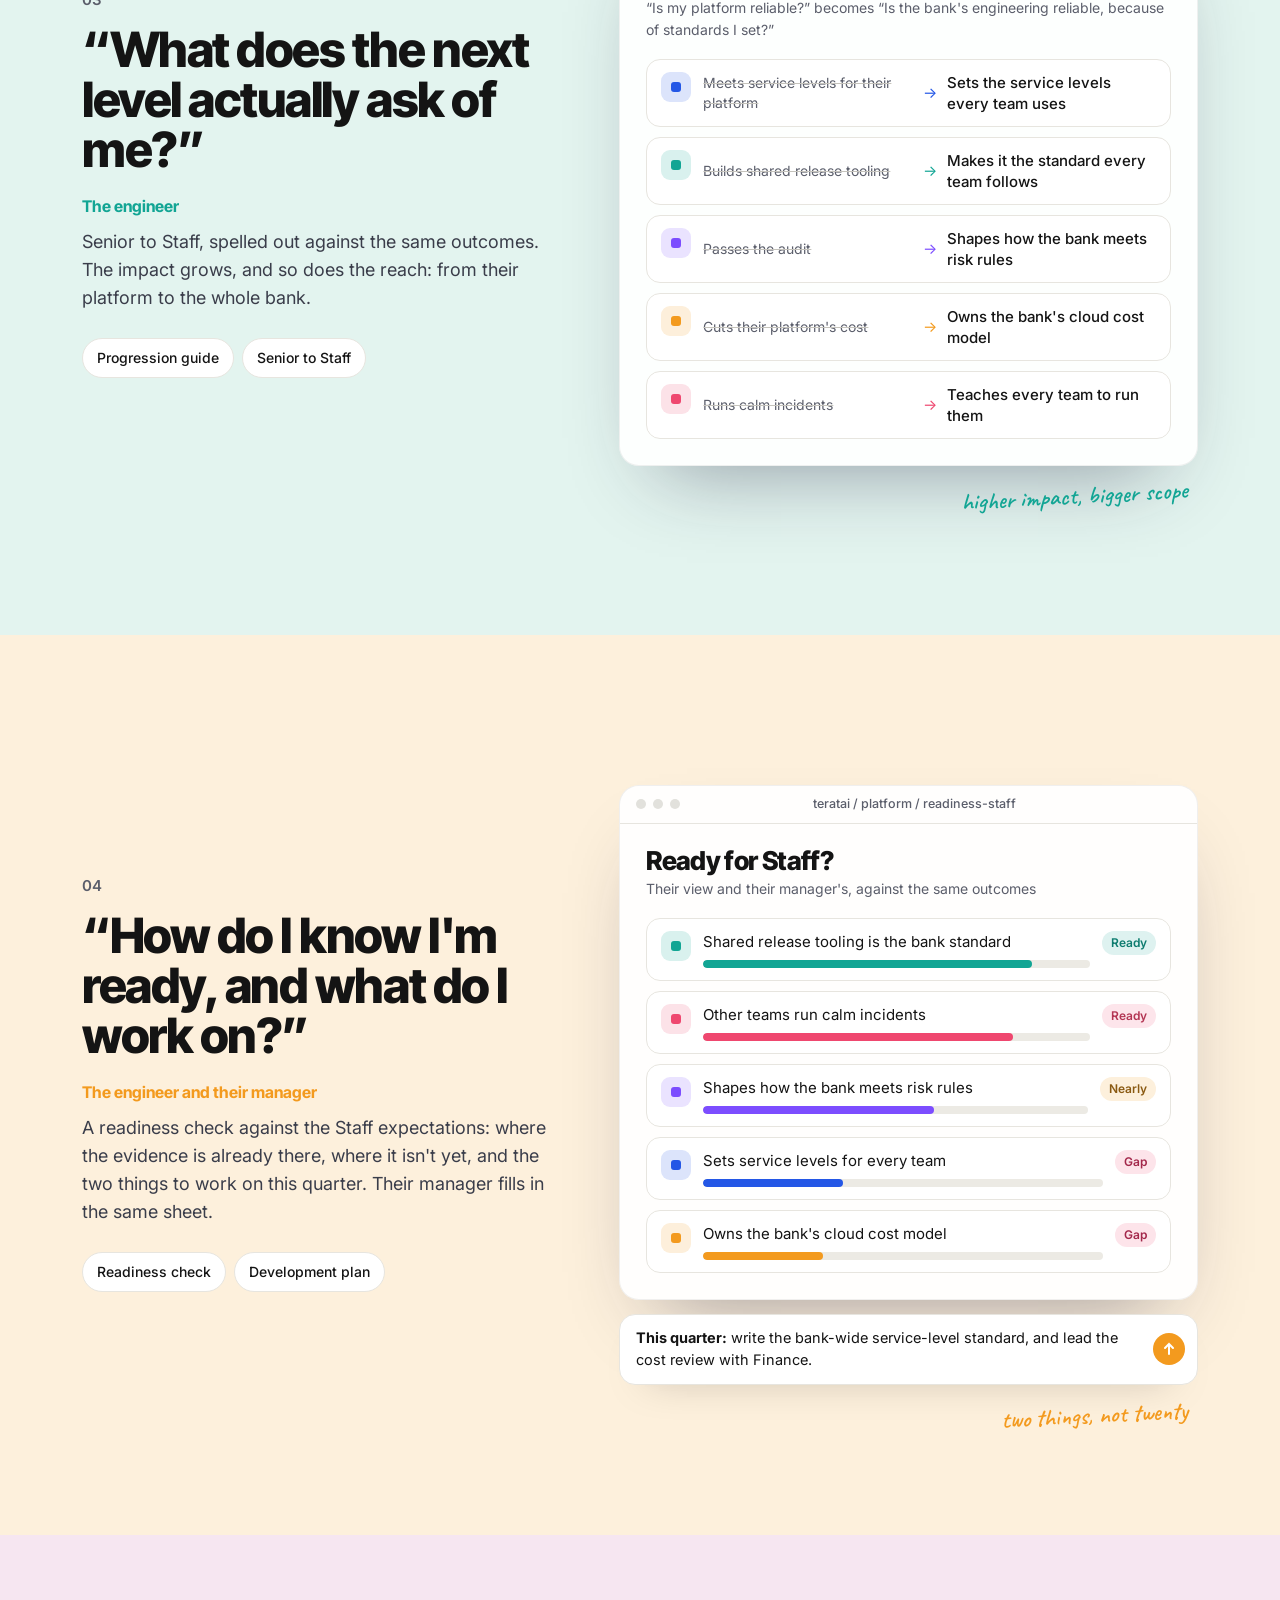
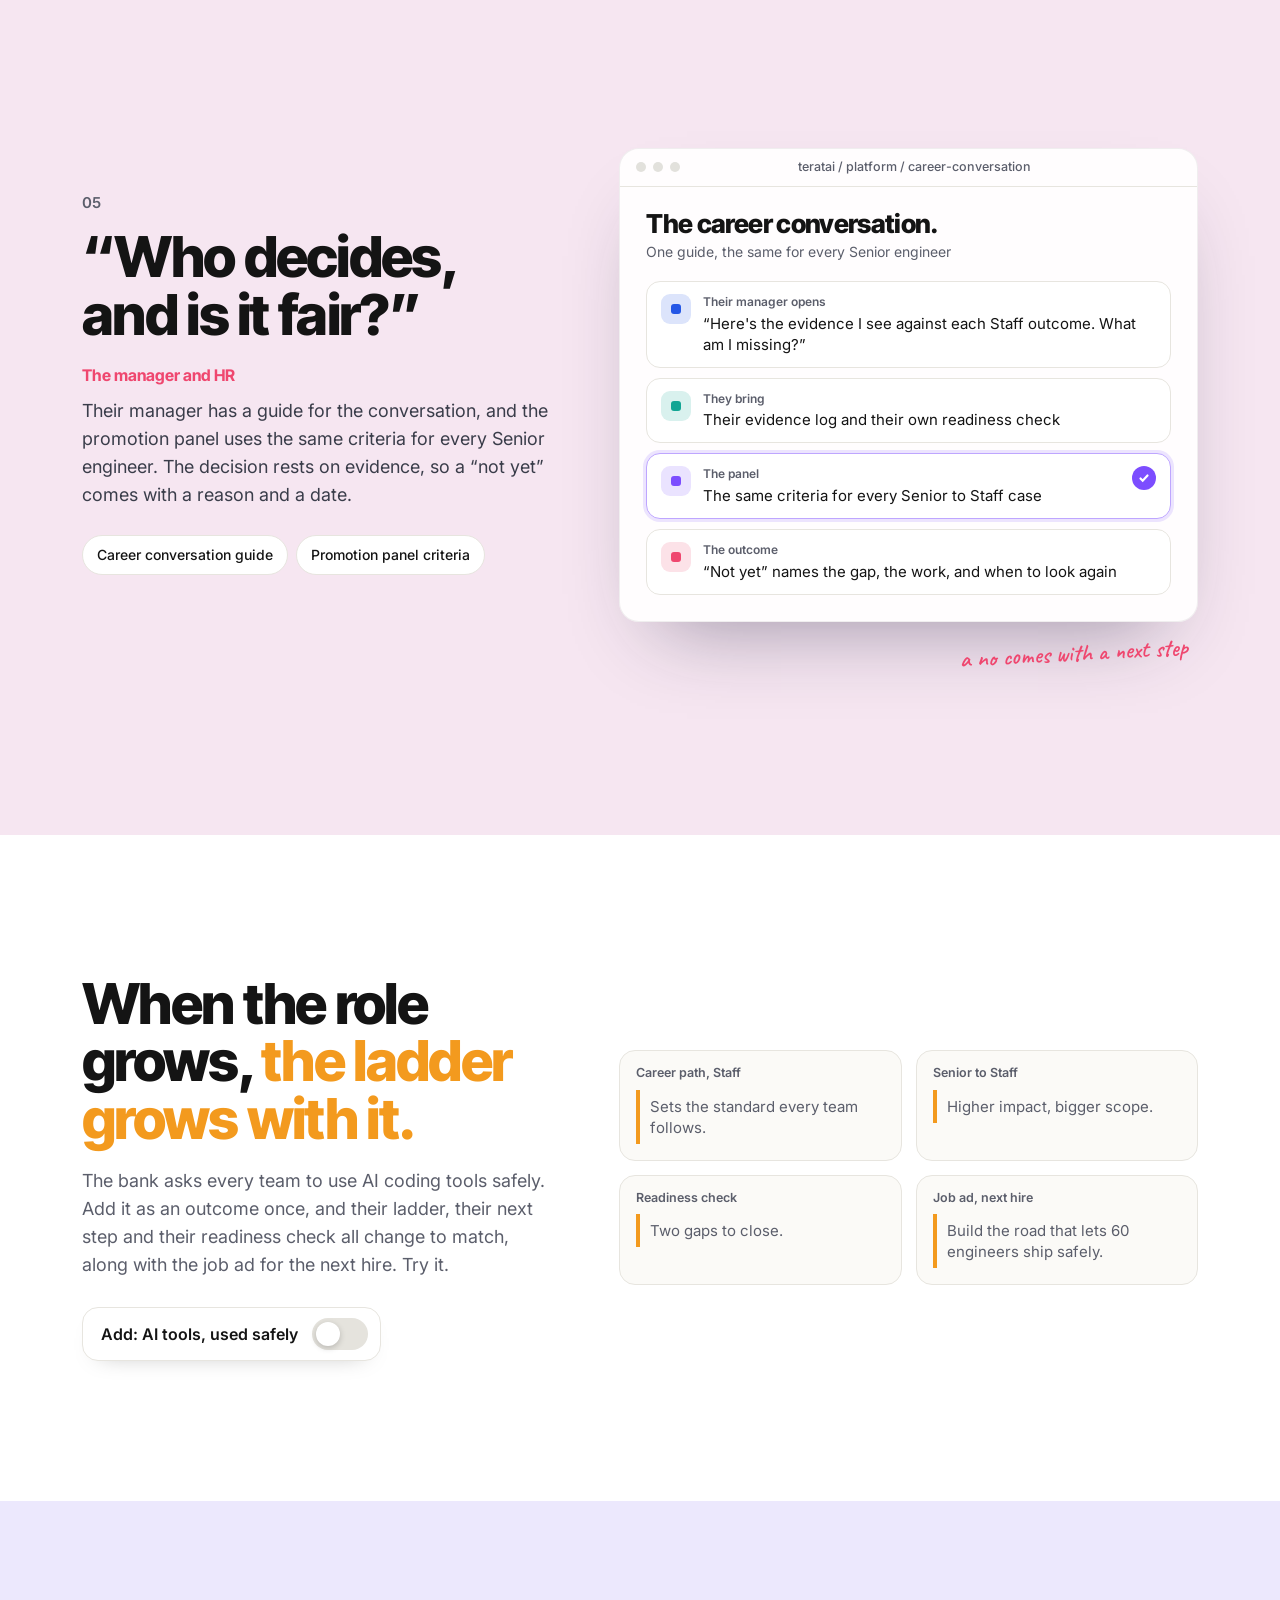
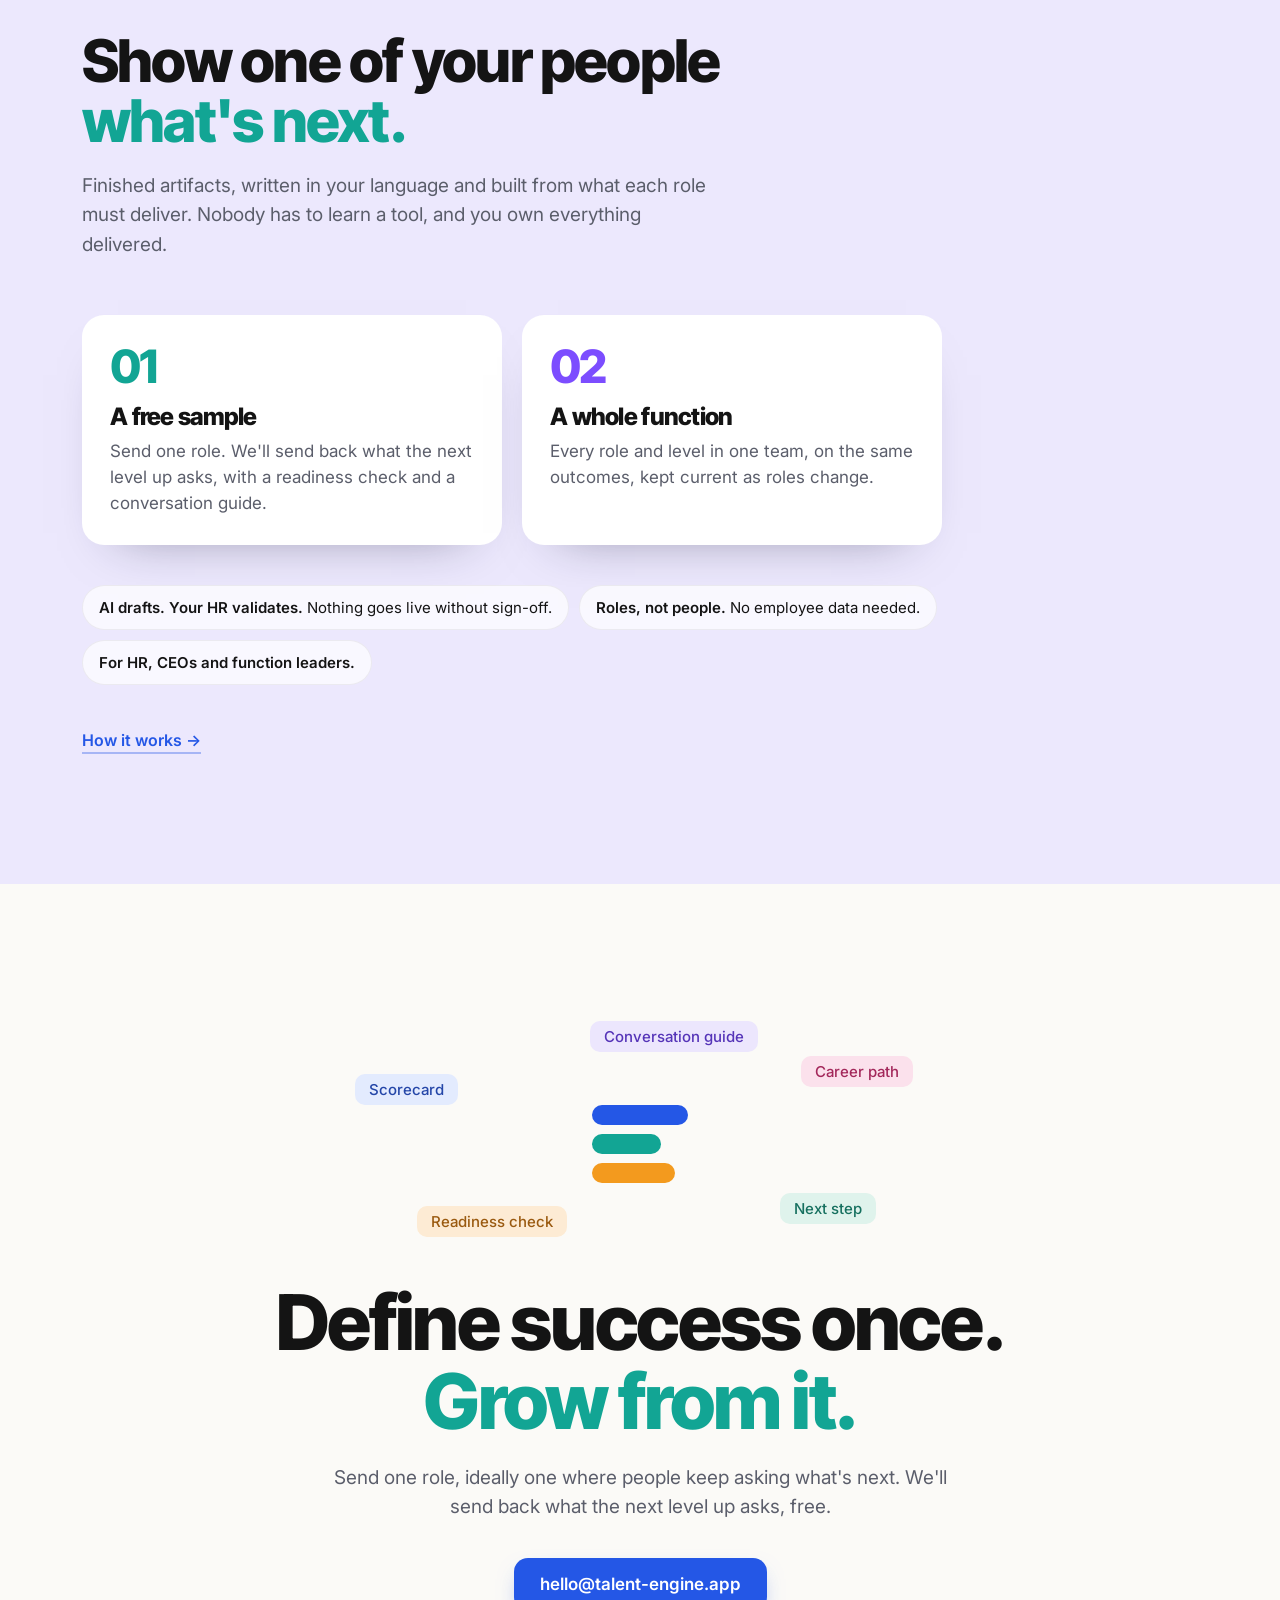
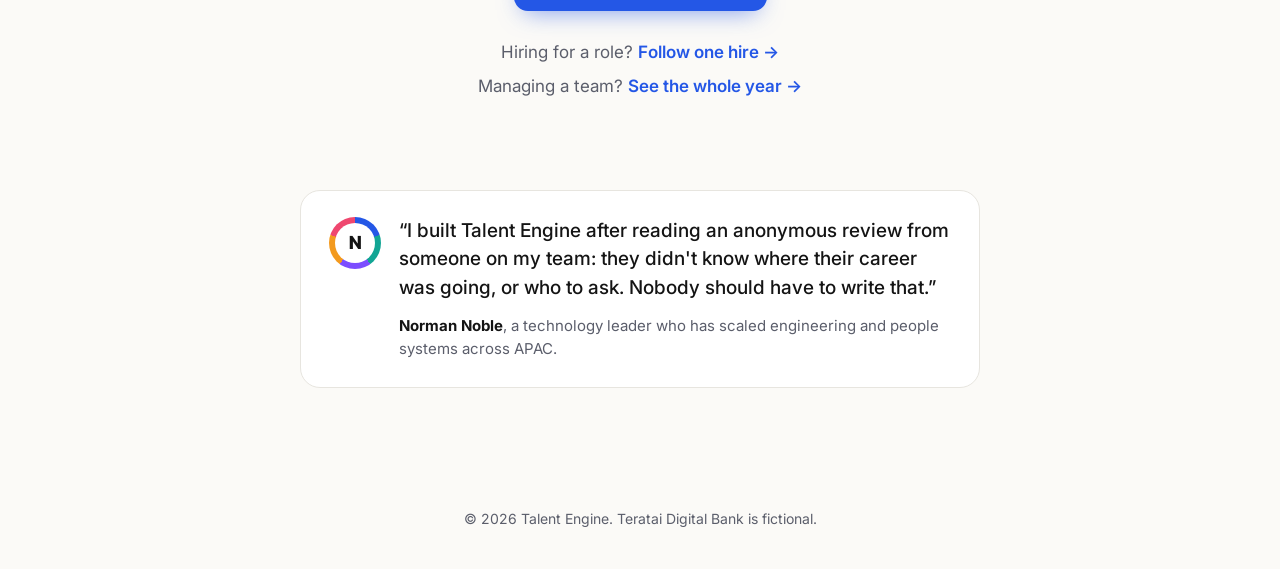
==== commit 7680a5b2: "How it works page (draft, branch): six steps, one role grows, opinionated by design; nav + offer lin" ====
--- a/careers.html
+++ b/careers.html
@@ -59,7 +59,7 @@
 <header class="bar">
   <div class="wrap">
     <a class="logo" href="index.html"><svg viewBox="0 0 32 32" aria-hidden="true"><rect x="5" y="6" width="22" height="5" rx="2.5" fill="#2457e6"/><rect x="5" y="13.5" width="16" height="5" rx="2.5" fill="#12a594"/><rect x="5" y="21" width="19" height="5" rx="2.5" fill="#f39a1e"/></svg><span class="lt">Talent Engine</span></a>
-    <nav><a href="index.html">Hiring</a><a href="careers.html" aria-current="page" class="here">Careers</a><a href="performance.html">Performance</a><a class="pill-btn" href="mailto:hello@talent-engine.app?subject=One%20role%27s%20next%20step">Send us a role</a></nav>
+    <nav><a href="index.html">Hiring</a><a href="careers.html" aria-current="page" class="here">Careers</a><a href="performance.html">Performance</a><a href="how-it-works.html">How it works</a><a class="pill-btn" href="mailto:hello@talent-engine.app?subject=One%20role%27s%20next%20step">Send us a role</a></nav>
   </div>
 </header>
 
@@ -317,6 +317,7 @@
       <li><b>Roles, not people.</b> No employee data needed.</li>
       <li><b>For HR, CEOs and function leaders.</b></li>
     </ul>
+    <a class="more k1" href="how-it-works.html">How it works →</a>
   </div>
 </section>
 
--- a/site.css
+++ b/site.css
@@ -226,7 +226,7 @@
 .more:hover{border-bottom-color:var(--k)}
 .cross{font-size:17px!important;margin-top:28px!important}
 .cross a{color:var(--blue);font-weight:600;text-decoration:none}
-@media (max-width:960px){.bar nav a.here,.bar nav a[href="careers.html"],.bar nav a[href="index.html"],.bar nav a[href="performance.html"]{display:inline}}
+@media (max-width:960px){.bar nav a.here,.bar nav a[href="careers.html"],.bar nav a[href="index.html"],.bar nav a[href="performance.html"],.bar nav a[href="how-it-works.html"]{display:inline}}
 @media (max-width:560px){.bar nav{gap:14px;font-size:14px}.bar .pill-btn{display:none}}
 .question .eyebrow{margin:0 auto}
 
@@ -257,3 +257,5 @@
 .hero .h1-home{font-size:clamp(46px,4.8vw,80px)}
 .hero .lines{max-width:31em}
 @media (min-width:961px){.nw{white-space:nowrap}}
+@media (max-width:560px){.bar nav{gap:10px;font-size:13px}}
+.offer .more{margin-top:30px}
